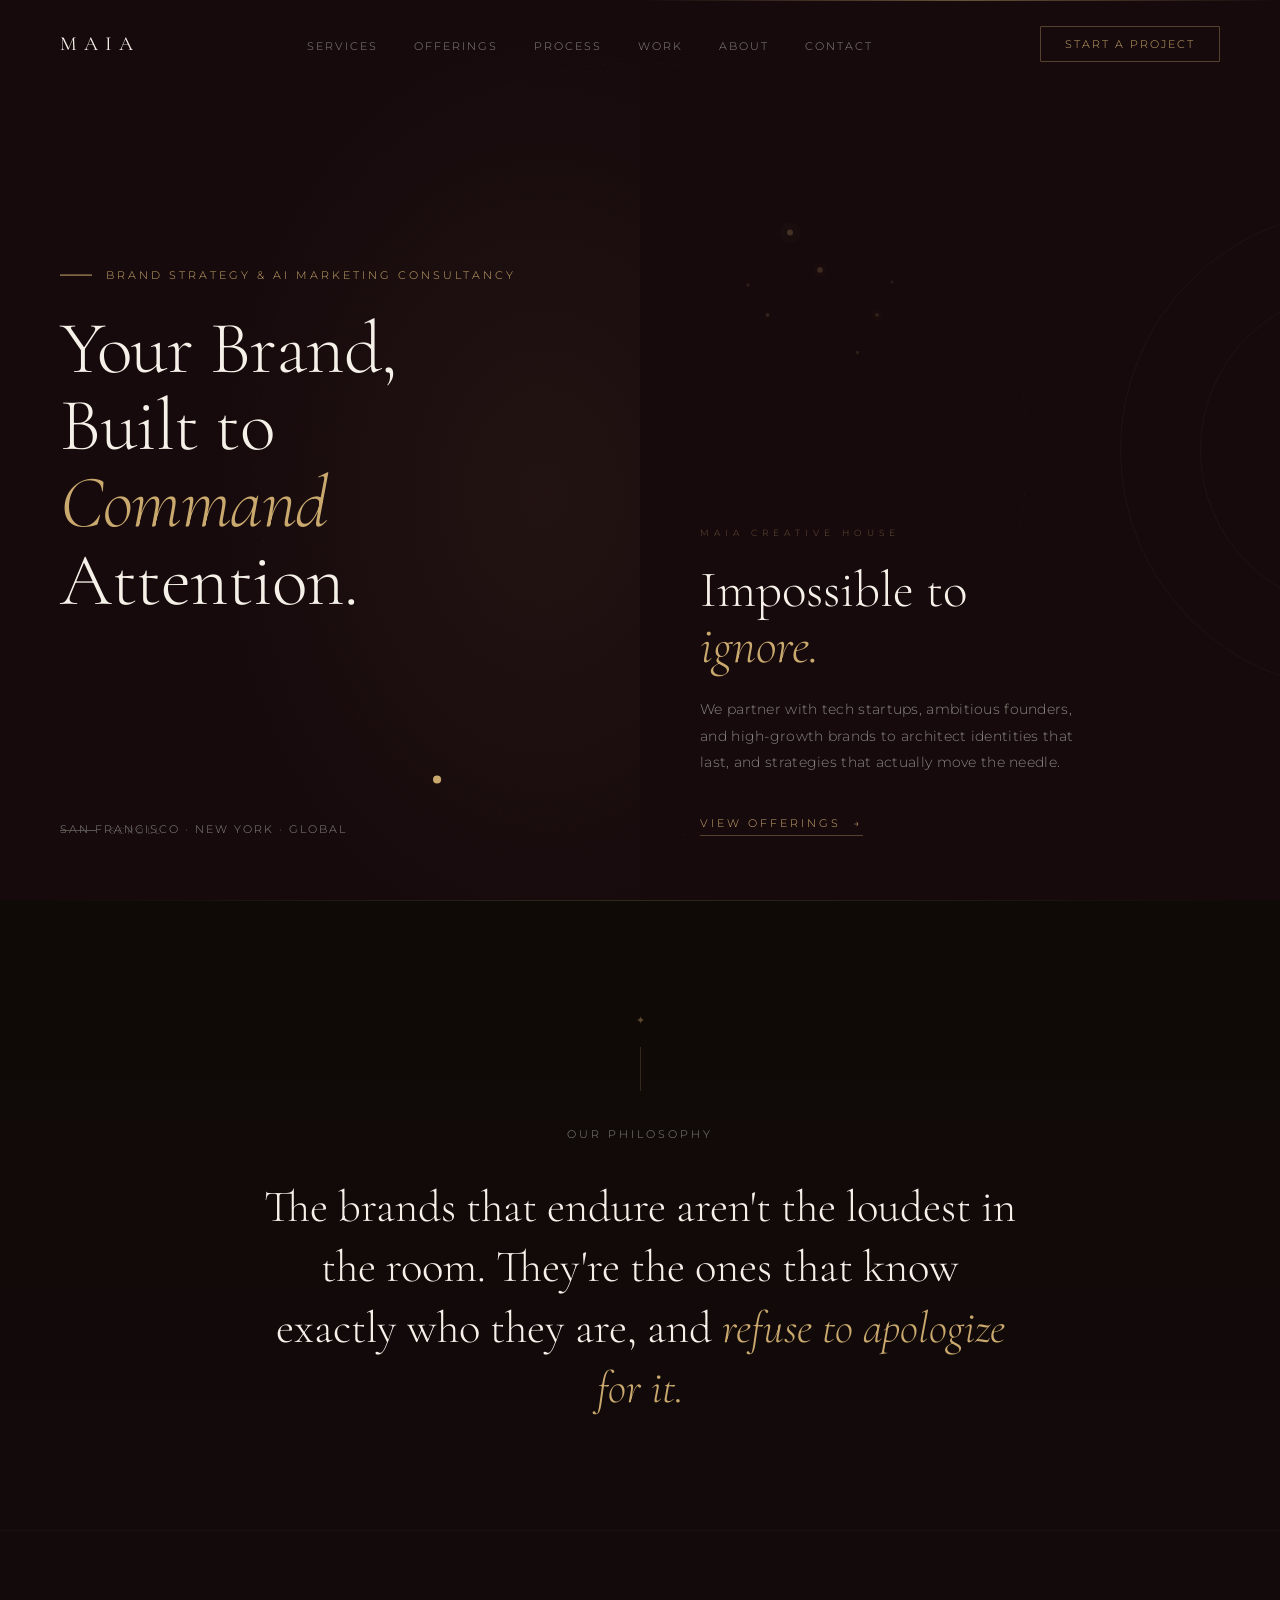
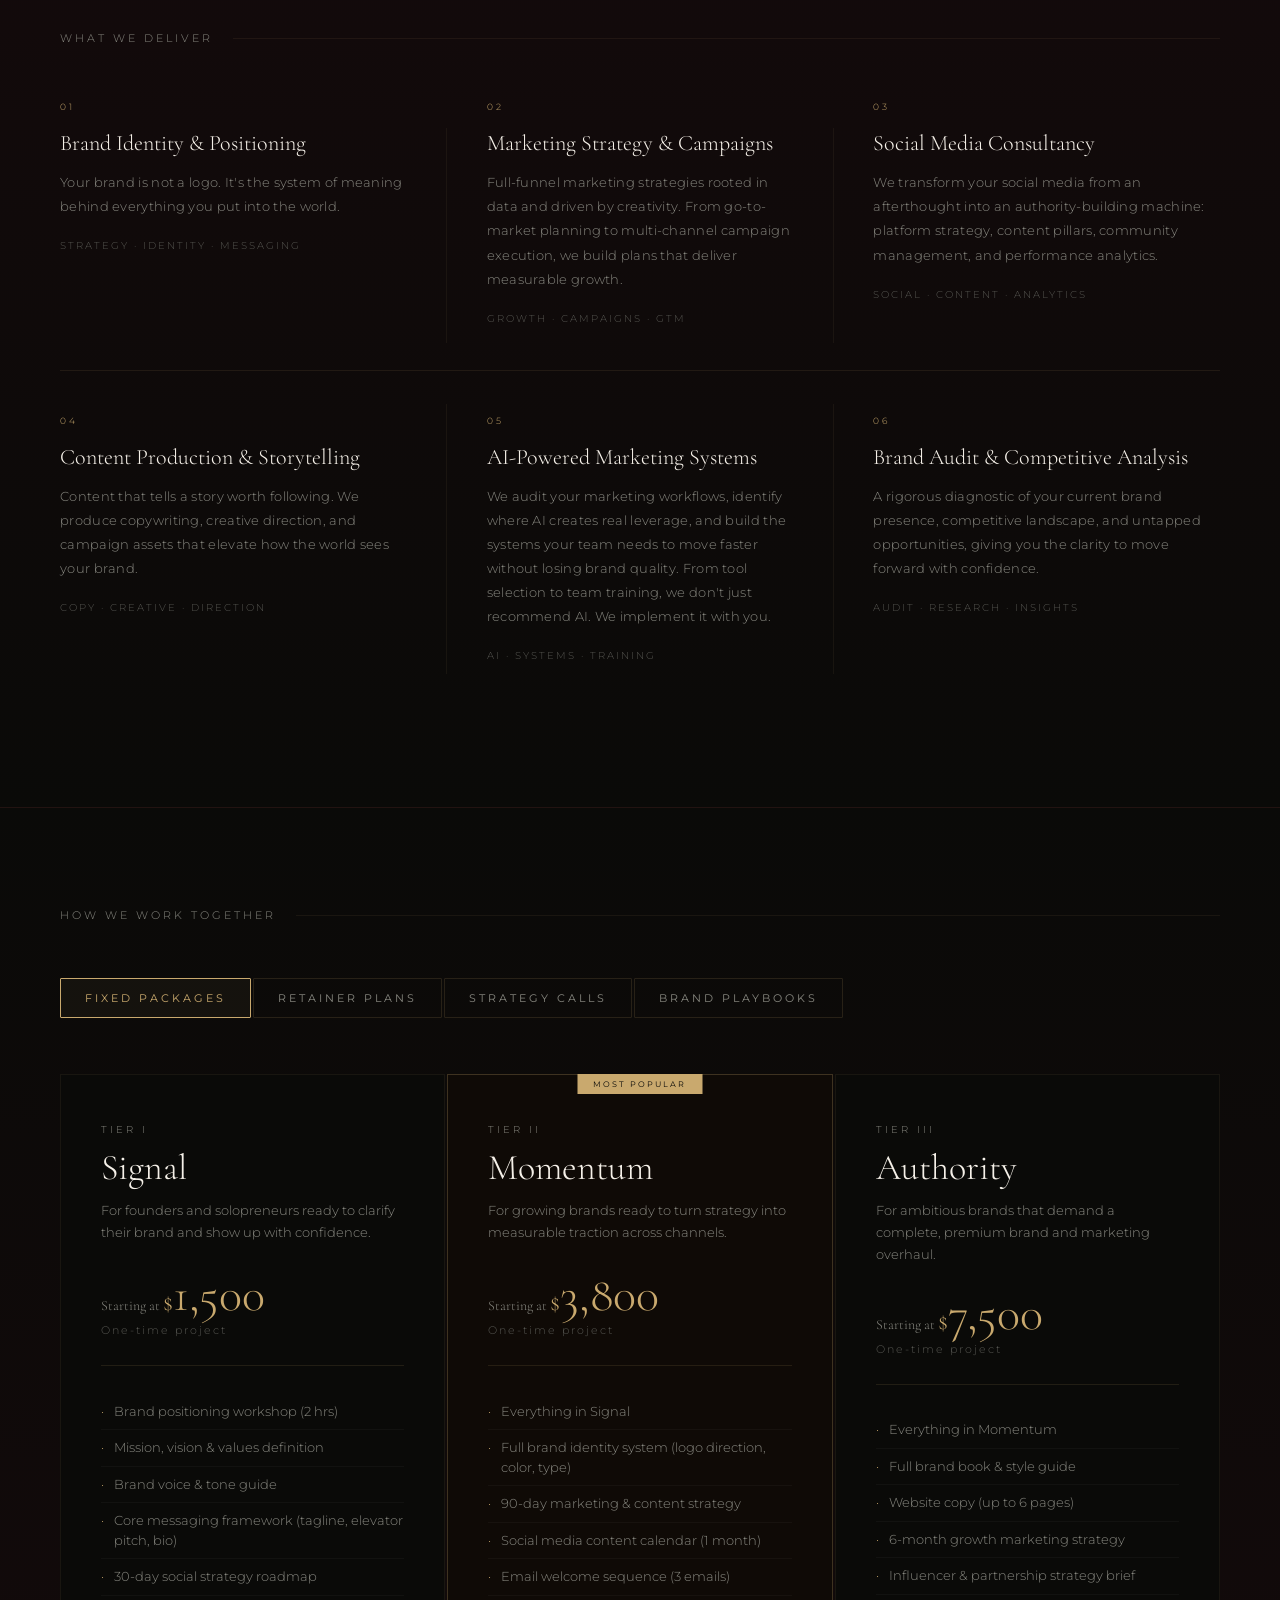
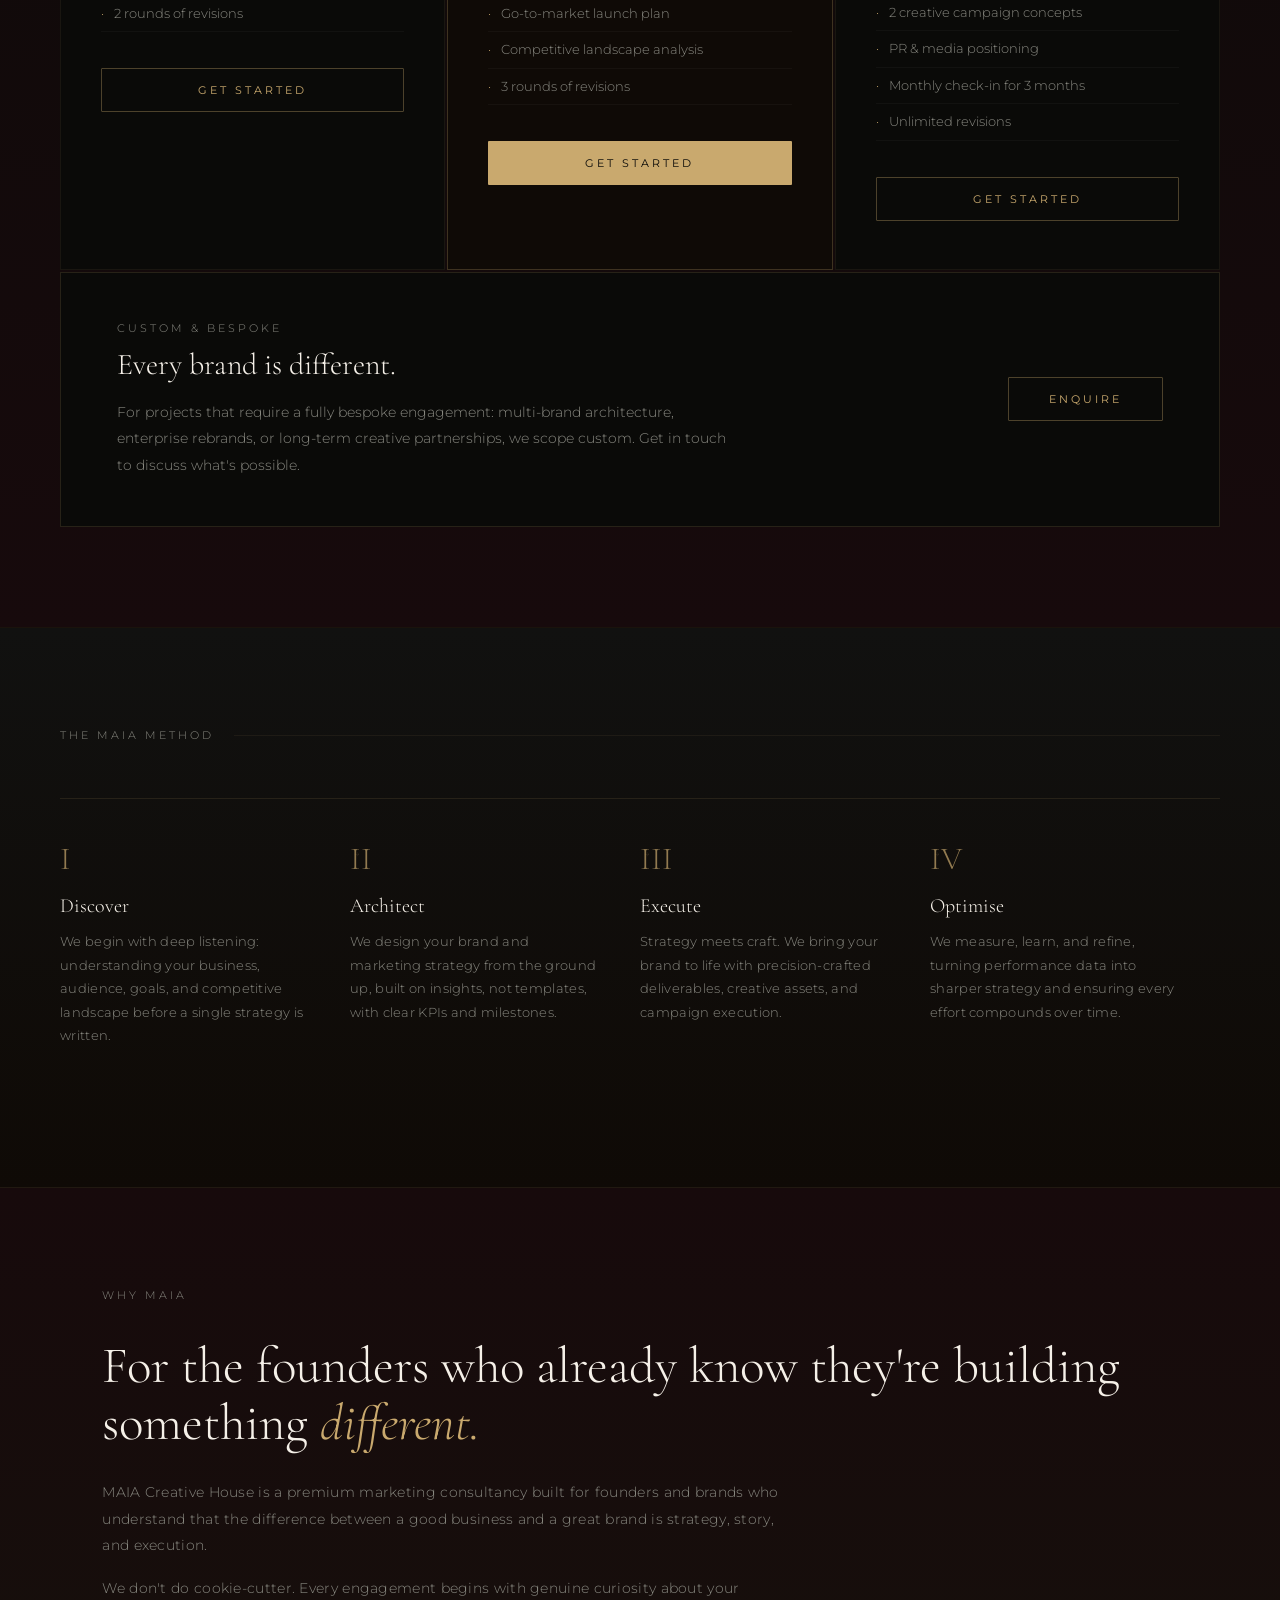
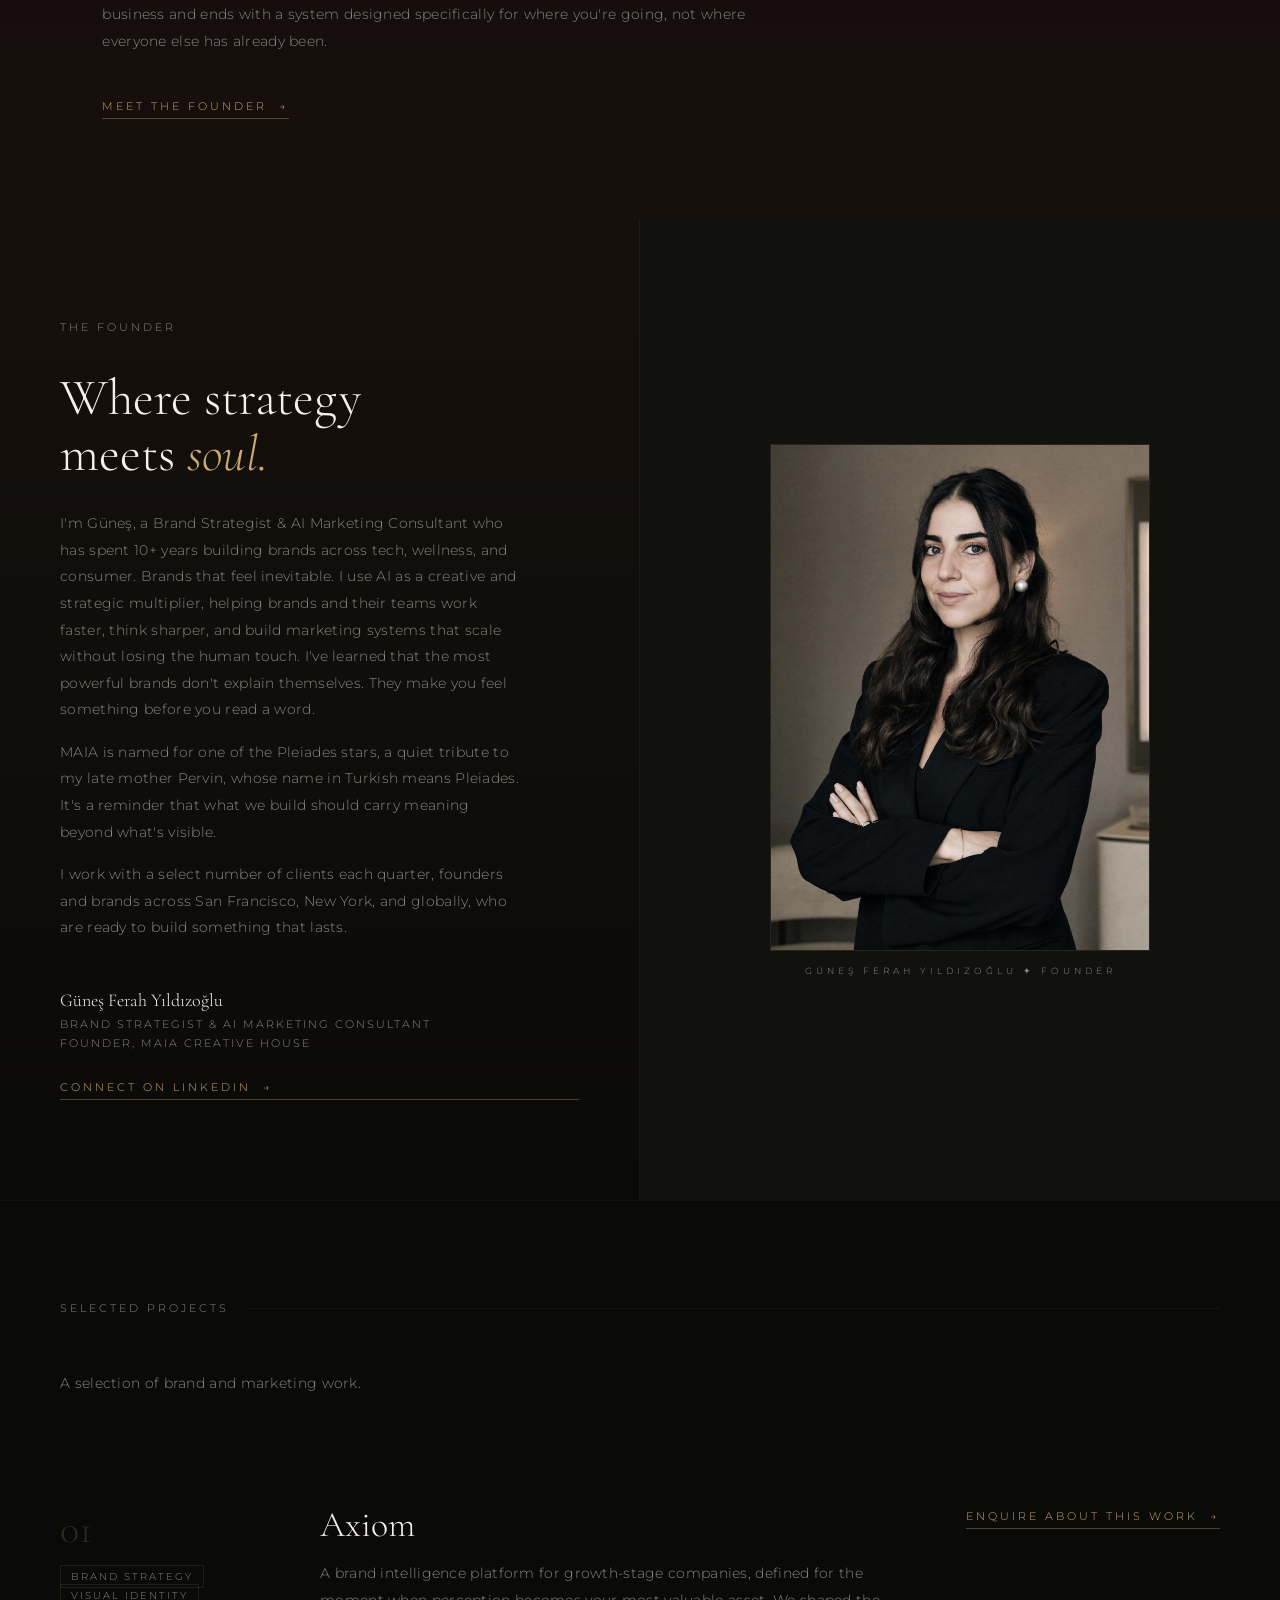
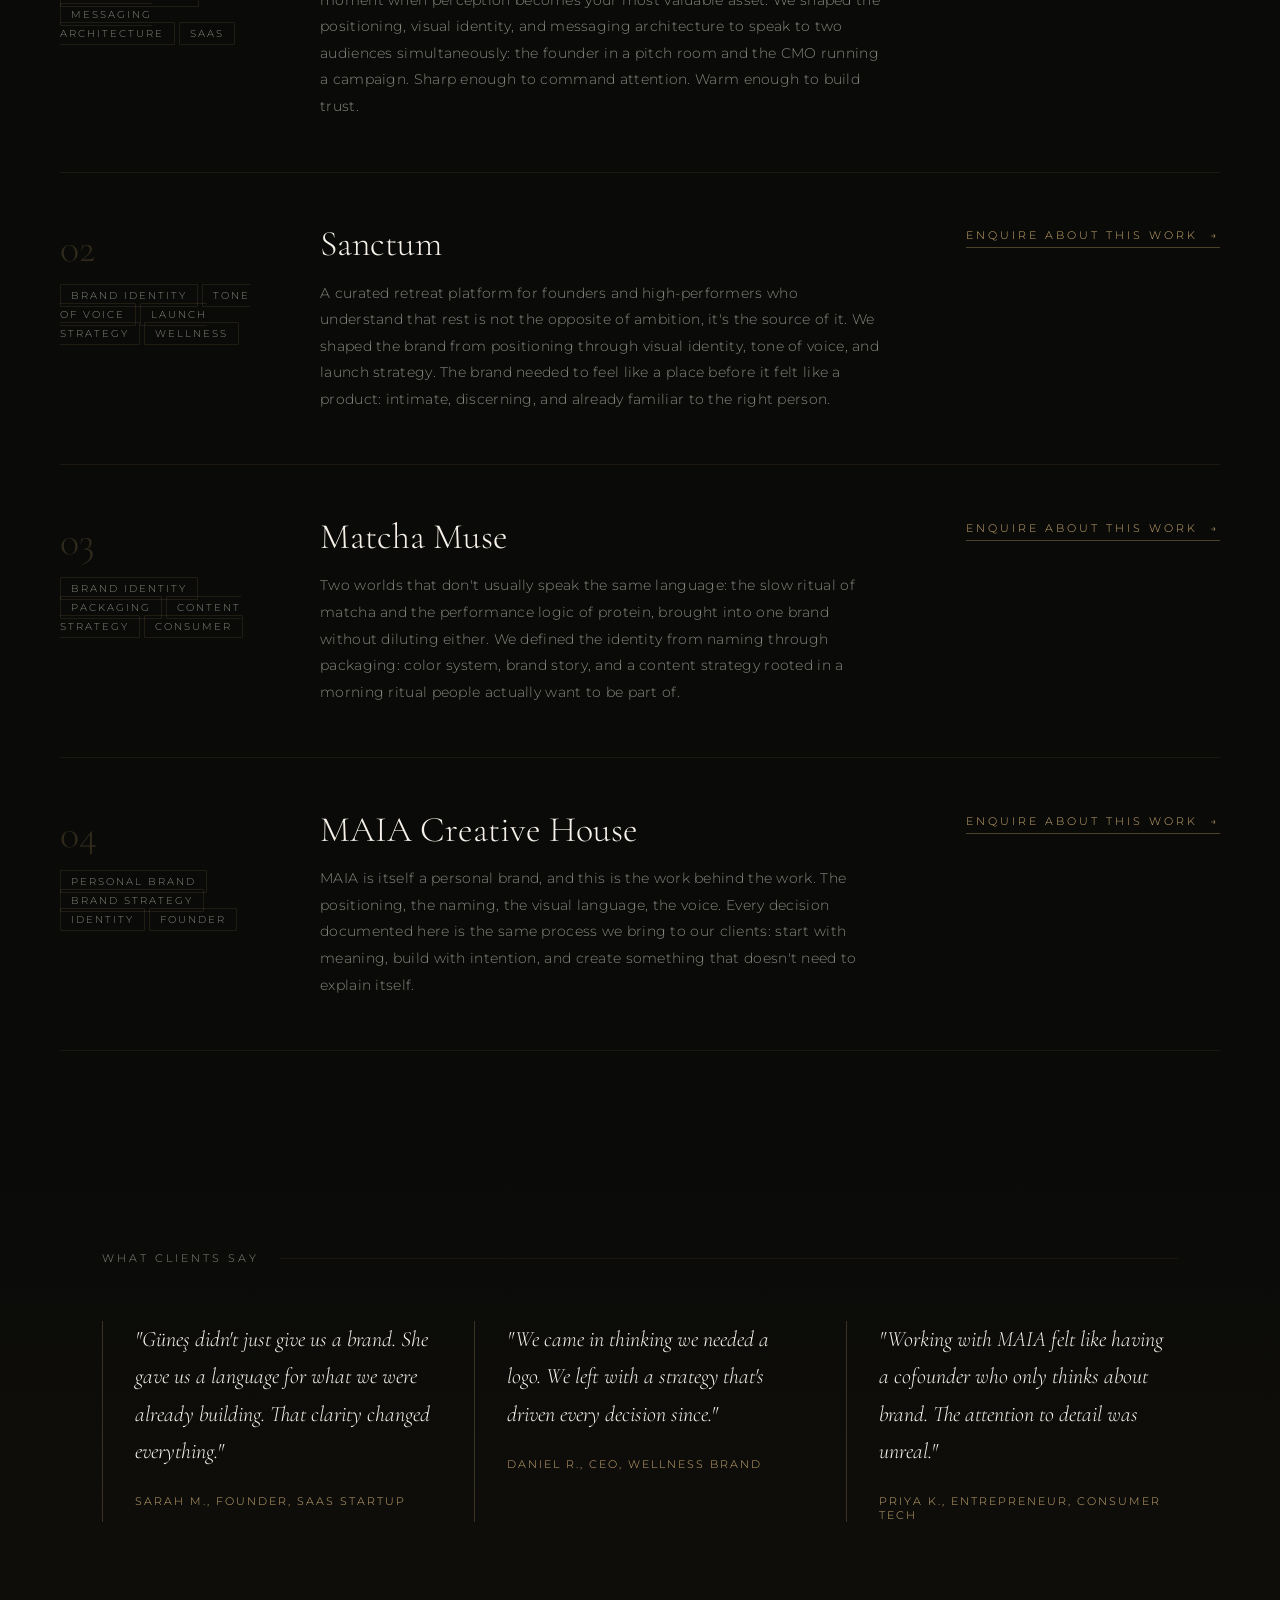
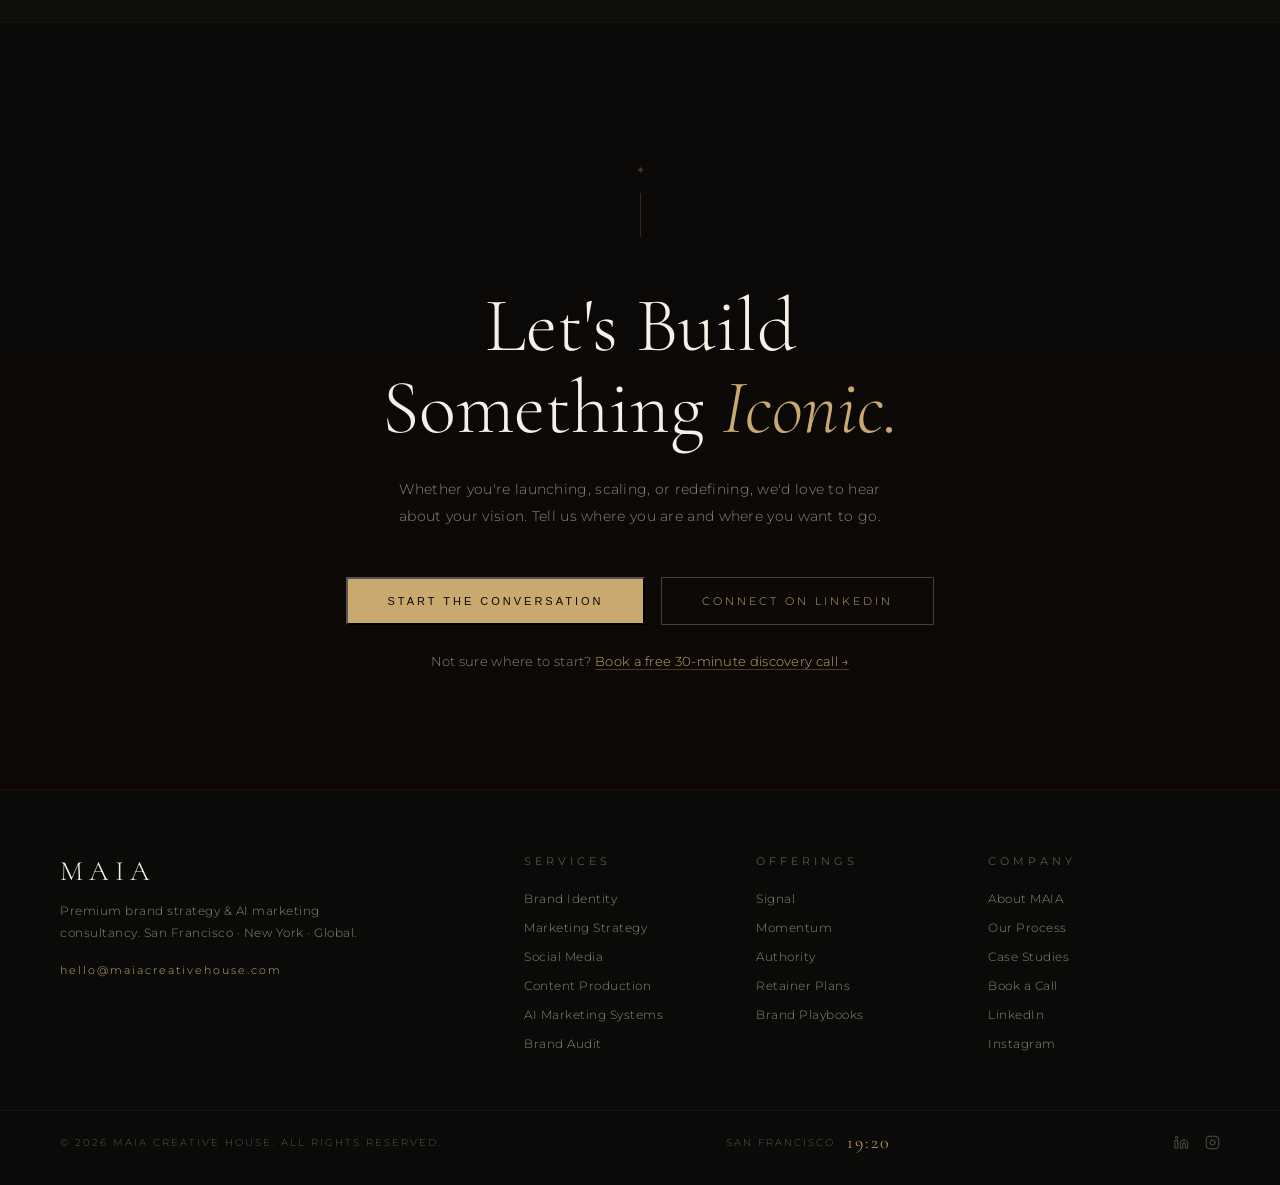
==== index.html @ 9e4650ee "Add files via upload" ====
<!DOCTYPE html>
<html lang="en">
<head>
<meta charset="UTF-8">
<meta name="viewport" content="width=device-width, initial-scale=1.0">
<title>MAIA Creative House | Brand Strategy &amp; AI Marketing Consultancy</title>
<meta name="description" content="MAIA Creative House is a premium brand strategy and AI marketing consultancy. We build brands that are felt, not just seen. Working with brands in San Francisco, New York, and globally.">
<meta property="og:title" content="MAIA Creative House | Brand Strategy &amp; AI Marketing">
<meta property="og:description" content="Premium brand strategy and AI marketing consultancy for founders and high-growth brands. San Francisco · New York · Global.">
<meta property="og:type" content="website">
<meta name="twitter:card" content="summary_large_image">
<meta property="og:url" content="https://maiacreativehouse.com">
<meta property="og:image" content="https://maiacreativehouse.com/og-image.jpg">
<meta name="twitter:title" content="MAIA Creative House | Brand Strategy &amp; AI Marketing">
<meta name="twitter:description" content="Premium brand strategy and AI marketing consultancy for founders and high-growth brands.">
<link rel="canonical" href="https://maiacreativehouse.com">
<link rel="icon" type="image/svg+xml" href="data:image/svg+xml,%3Csvg xmlns='http://www.w3.org/2000/svg' viewBox='0 0 32 32'%3E%3Crect width='32' height='32' rx='4' fill='%23170A0C'/%3E%3Ctext x='50%25' y='54%25' font-size='18' fill='%23c9a96e' text-anchor='middle' dominant-baseline='middle'%3E%E2%9C%A6%3C/text%3E%3C/svg%3E">
<link href="https://fonts.googleapis.com/css2?family=Cormorant+Garamond:ital,wght@0,300;0,400;0,600;1,300;1,400&family=Montserrat:wght@300;400;500&display=swap" rel="stylesheet">
<link rel="stylesheet" href="styles.css">
<script type="application/ld+json">
{
  "@context": "https://schema.org",
  "@type": "ProfessionalService",
  "name": "MAIA Creative House",
  "description": "Premium brand strategy and AI marketing consultancy for founders and high-growth brands. We build brands that are felt, not just seen.",
  "url": "https://maiacreativehouse.com",
  "founder": {
    "@type": "Person",
    "name": "Güneş Ferah Yıldızoğlu"
  },
  "areaServed": ["San Francisco", "New York", "Global"],
  "serviceType": ["Brand Strategy", "AI Marketing", "Digital Growth", "Brand Identity"],
  "sameAs": []
}
</script>
</head>
<body>

<div id="cur"></div>
<div id="cur-ring"></div>

<!-- Pleiades star cluster — faint background decoration -->
<svg id="pleiades-bg" style="position:fixed;top:0;left:0;width:100vw;height:100vh;pointer-events:none;z-index:1;opacity:0.35;" viewBox="0 0 1000 600" preserveAspectRatio="xMidYMid slice" xmlns="http://www.w3.org/2000/svg">
  <!-- The 7 sisters of Pleiades, loosely positioned -->
  <g fill="#c9a96e">
    <!-- Alcyone - brightest -->
    <circle cx="620" cy="180" r="1.8" opacity="0.6"/>
    <circle cx="620" cy="180" r="5" opacity="0.06"/>
    <!-- Atlas -->
    <circle cx="658" cy="210" r="1.2" opacity="0.45"/>
    <circle cx="658" cy="210" r="4" opacity="0.05"/>
    <!-- Electra -->
    <circle cx="585" cy="210" r="1.3" opacity="0.45"/>
    <!-- Maia — MAIA's star, slightly brighter -->
    <circle cx="600" cy="155" r="2" opacity="0.7"/>
    <circle cx="600" cy="155" r="7" opacity="0.07"/>
    <!-- Merope -->
    <circle cx="645" cy="235" r="1.1" opacity="0.4"/>
    <!-- Taygeta -->
    <circle cx="572" cy="190" r="1.1" opacity="0.38"/>
    <!-- Pleione -->
    <circle cx="668" cy="188" r="1.0" opacity="0.35"/>
    <!-- Faint scattered stars around cluster -->
    <circle cx="550" cy="160" r="0.6" opacity="0.2"/>
    <circle cx="690" cy="220" r="0.5" opacity="0.18"/>
    <circle cx="630" cy="260" r="0.5" opacity="0.15"/>
    <circle cx="560" cy="230" r="0.4" opacity="0.12"/>
    <circle cx="700" cy="165" r="0.4" opacity="0.12"/>
    <!-- Very faint distant stars -->
    <circle cx="520" cy="140" r="0.4" opacity="0.08"/>
    <circle cx="710" cy="250" r="0.4" opacity="0.08"/>
    <circle cx="580" cy="270" r="0.3" opacity="0.08"/>
  </g>
</svg>

<!-- FIXED CIRCLE (fades out after 2 sections) -->
<svg id="circle-svg" viewBox="0 0 1000 1000" preserveAspectRatio="xMidYMid meet" xmlns="http://www.w3.org/2000/svg">
  <!-- Ghost dotted outline — always faintly visible -->
  <circle id="c-ghost" cx="500" cy="500" r="430"
    fill="none" stroke="rgba(201,169,110,0.05)"
    stroke-width="1" stroke-dasharray="3 13" stroke-linecap="round"/>
  <!-- Rotation wrapper — JS rotates via SVG transform attribute -->
  <g id="c-rotate" transform="rotate(-90, 500, 500)">
    <circle id="c-solid" cx="500" cy="500" r="430"
      fill="none" stroke="rgba(201,169,110,0.6)" stroke-width="0.8" stroke-linecap="round"/>
  </g>
  <circle id="c-dot"  r="4.5" fill="#c9a96e" opacity="0"/>
  <circle id="c-halo" r="12" fill="none" stroke="rgba(201,169,110,0.25)" stroke-width="0.5" opacity="0"/>
</svg>

<!-- NAV -->
<nav id="nav">
  <a class="logo" href="#">MAIA</a>
  <ul class="nav-links">
    <li><a href="#services">Services</a></li>
    <li><a href="#products">Offerings</a></li>
    <li><a href="#process">Process</a></li>
    <li><a href="#work">Work</a></li>
    <li><a href="#about">About</a></li>
    <li><a href="#contact">Contact</a></li>
  </ul>
  <a class="nav-cta" href="#contact">Start a project</a>
  <button class="hamburger" id="hamburger" onclick="toggleMenu()" aria-label="Menu">
    <span></span><span></span><span></span>
  </button>
</nav>
<div class="mobile-menu" id="mobile-menu">
  <a href="#services" onclick="toggleMenu()">Services</a>
  <a href="#products" onclick="toggleMenu()">Offerings</a>
  <a href="#process" onclick="toggleMenu()">Process</a>
  <a href="#work" onclick="toggleMenu()">Work</a>
  <a href="#about" onclick="toggleMenu()">About</a>
  <a href="#contact" onclick="toggleMenu()">Contact</a>
</div>

<!-- ══════════ S1: HERO ══════════ -->
<section class="s-hero" id="s-hero">
  <div class="hero-left">
    <div class="hero-mid">
      <p class="hero-eyebrow">Brand Strategy &amp; AI Marketing Consultancy</p>
      <h1 class="hero-h1">
        Your Brand,<br>Built to<br><em>Command</em><br>Attention.
      </h1>
    </div>
    <p class="hero-foot">San Francisco · New York · Global</p>
    <div class="hero-scroll"><span class="scroll-ln"></span>Scroll</div>
  </div>

  <div class="hero-right">
    <div class="right-rings">
      <span style="width:480px;height:480px;"></span>
      <span style="width:320px;height:320px;"></span>
      <span style="width:160px;height:160px;"></span>
    </div>
    <div class="right-inner">
      <p class="right-eyebrow">MAIA Creative House</p>
      <h2 class="hero-h2">
        Impossible to<br><em>ignore.</em>
      </h2>
      <p class="hero-body">
        We partner with tech startups, ambitious founders, and high-growth brands to architect identities that last, and strategies that actually move the needle.
      </p>
      <a class="cta-link" href="#products">View offerings &nbsp;→</a>
    </div>
  </div>
</section>

<!-- Thin divider between hero and philosophy -->
<div style="height:1px;background:linear-gradient(90deg,transparent,rgba(201,169,110,0.2),transparent);"></div>

<!-- ══════════ S2: PHILOSOPHY ══════════ -->
<section class="s-philosophy" id="philosophy">
  <div class="philosophy-inner">
    <div style="display:flex;flex-direction:column;align-items:center;">
      <div style="font-size:11px;color:rgba(201,169,110,0.4);margin-bottom:20px;text-align:center;">✦</div>
      <div class="deco-line"></div>
    </div>
    <span class="section-eyebrow reveal">Our philosophy</span>
    <p class="philosophy-h reveal">
      The brands that endure aren't the loudest in the room. They're the ones that know exactly who they are, and <em>refuse to apologize for it.</em>
    </p>
  </div>
</section>

<!-- ══════════ S3: SERVICES ══════════ -->
<section class="s-services" id="services">
  <div class="section-label reveal">What we deliver</div>
  <div class="services-grid">
    <div class="svc-card reveal" style="transition-delay:.04s">
      <span class="svc-num-tag">01</span>
      <div class="svc-name">Brand Identity &amp; Positioning</div>
      <p class="svc-desc">Your brand is not a logo. It's the system of meaning behind everything you put into the world.</p>
      <span class="svc-tag">Strategy · Identity · Messaging</span>
      <div class="svc-sweep"></div>
    </div>
    <div class="svc-card reveal" style="transition-delay:.08s">
      <span class="svc-num-tag">02</span>
      <div class="svc-name">Marketing Strategy &amp; Campaigns</div>
      <p class="svc-desc">Full-funnel marketing strategies rooted in data and driven by creativity. From go-to-market planning to multi-channel campaign execution, we build plans that deliver measurable growth.</p>
      <span class="svc-tag">Growth · Campaigns · GTM</span>
      <div class="svc-sweep"></div>
    </div>
    <div class="svc-card reveal" style="transition-delay:.12s">
      <span class="svc-num-tag">03</span>
      <div class="svc-name">Social Media Consultancy</div>
      <p class="svc-desc">We transform your social media from an afterthought into an authority-building machine: platform strategy, content pillars, community management, and performance analytics.</p>
      <span class="svc-tag">Social · Content · Analytics</span>
      <div class="svc-sweep"></div>
    </div>
    <div class="svc-card reveal" style="transition-delay:.04s">
      <span class="svc-num-tag">04</span>
      <div class="svc-name">Content Production &amp; Storytelling</div>
      <p class="svc-desc">Content that tells a story worth following. We produce copywriting, creative direction, and campaign assets that elevate how the world sees your brand.</p>
      <span class="svc-tag">Copy · Creative · Direction</span>
      <div class="svc-sweep"></div>
    </div>
    <div class="svc-card reveal" style="transition-delay:.08s">
      <span class="svc-num-tag">05</span>
      <div class="svc-name">AI-Powered Marketing Systems</div>
      <p class="svc-desc">We audit your marketing workflows, identify where AI creates real leverage, and build the systems your team needs to move faster without losing brand quality. From tool selection to team training, we don't just recommend AI. We implement it with you.</p>
      <span class="svc-tag">AI · Systems · Training</span>
      <div class="svc-sweep"></div>
    </div>
    <div class="svc-card reveal" style="transition-delay:.12s">
      <span class="svc-num-tag">06</span>
      <div class="svc-name">Brand Audit &amp; Competitive Analysis</div>
      <p class="svc-desc">A rigorous diagnostic of your current brand presence, competitive landscape, and untapped opportunities, giving you the clarity to move forward with confidence.</p>
      <span class="svc-tag">Audit · Research · Insights</span>
      <div class="svc-sweep"></div>
    </div>
  </div>
</section>

<!-- ══════════ S4: PRODUCTS ══════════ -->
<section class="s-products" id="products">
  <div class="section-label reveal">How we work together</div>
  <div class="tabs reveal">
    <button class="tab-btn active" onclick="showTab('packages',this)">Fixed Packages</button>
    <button class="tab-btn" onclick="showTab('retainer',this)">Retainer Plans</button>
    <button class="tab-btn" onclick="showTab('consulting',this)">Strategy Calls</button>
    <button class="tab-btn" onclick="showTab('templates',this)">Brand Playbooks</button>
  </div>

  <!-- PACKAGES -->
  <div class="tab-pane active" id="tab-packages">
    <div class="packages-grid">
      <div class="pkg">
        <div class="pkg-tier">Tier I</div>
        <div class="pkg-name">Signal</div>
        <div class="pkg-tagline">For founders and solopreneurs ready to clarify their brand and show up with confidence.</div>
        <div class="pkg-price"><span style="font-size:14px;color:var(--grey);font-weight:300;">Starting at </span><span>$</span>1,500</div>
        <div class="pkg-cadence">One-time project</div>
        <div class="pkg-divider"></div>
        <ul class="pkg-features">
          <li>Brand positioning workshop (2 hrs)</li>
          <li>Mission, vision &amp; values definition</li>
          <li>Brand voice &amp; tone guide</li>
          <li>Core messaging framework (tagline, elevator pitch, bio)</li>
          <li>30-day social strategy roadmap</li>
          <li>2 rounds of revisions</li>
        </ul>
        <button onclick="openContactModal()" class="btn-pkg">Get Started</button>
      </div>
      <div class="pkg featured">
        <div class="pkg-badge">Most Popular</div>
        <div class="pkg-tier">Tier II</div>
        <div class="pkg-name">Momentum</div>
        <div class="pkg-tagline">For growing brands ready to turn strategy into measurable traction across channels.</div>
        <div class="pkg-price"><span style="font-size:14px;color:var(--grey);font-weight:300;">Starting at </span><span>$</span>3,800</div>
        <div class="pkg-cadence">One-time project</div>
        <div class="pkg-divider"></div>
        <ul class="pkg-features">
          <li>Everything in Signal</li>
          <li>Full brand identity system (logo direction, color, type)</li>
          <li>90-day marketing &amp; content strategy</li>
          <li>Social media content calendar (1 month)</li>
          <li>Email welcome sequence (3 emails)</li>
          <li>Go-to-market launch plan</li>
          <li>Competitive landscape analysis</li>
          <li>3 rounds of revisions</li>
        </ul>
        <button onclick="openContactModal()" class="btn-pkg">Get Started</button>
      </div>
      <div class="pkg">
        <div class="pkg-tier">Tier III</div>
        <div class="pkg-name">Authority</div>
        <div class="pkg-tagline">For ambitious brands that demand a complete, premium brand and marketing overhaul.</div>
        <div class="pkg-price"><span style="font-size:14px;color:var(--grey);font-weight:300;">Starting at </span><span>$</span>7,500</div>
        <div class="pkg-cadence">One-time project</div>
        <div class="pkg-divider"></div>
        <ul class="pkg-features">
          <li>Everything in Momentum</li>
          <li>Full brand book &amp; style guide</li>
          <li>Website copy (up to 6 pages)</li>
          <li>6-month growth marketing strategy</li>
          <li>Influencer &amp; partnership strategy brief</li>
          <li>2 creative campaign concepts</li>
          <li>PR &amp; media positioning</li>
          <li>Monthly check-in for 3 months</li>
          <li>Unlimited revisions</li>
        </ul>
        <button onclick="openContactModal()" class="btn-pkg">Get Started</button>
      </div>
    </div>
  </div>

  <!-- RETAINER -->
  <div class="tab-pane" id="tab-retainer">
    <div class="retainer-grid">
      <div class="retainer-card">
        <div class="r-tier">Retainer · Essential</div>
        <div class="r-name">Presence</div>
        <div class="r-desc">Consistent brand presence and social strategy for founders who need expert support without full agency overhead.</div>
        <div class="r-price"><span style="font-size:12px;color:var(--grey);font-weight:300;">Starting at </span>$1,800<span style="font-size:16px;color:var(--grey)">/mo</span></div>
        <div class="r-cadence">3-month minimum</div>
        <ul class="r-features">
          <li>Monthly brand strategy session (1.5 hrs)</li>
          <li>Social media content calendar</li>
          <li>2× content reviews per month</li>
          <li>Monthly performance report</li>
          <li>Email support (48hr response)</li>
        </ul>
        <button onclick="openContactModal()" class="btn-pkg">Enquire</button>
      </div>
      <div class="retainer-card">
        <div class="r-tier">Retainer · Growth</div>
        <div class="r-name">Momentum</div>
        <div class="r-desc">Full-service strategic partnership for brands actively scaling combining strategy, content, and campaign execution.</div>
        <div class="r-price"><span style="font-size:12px;color:var(--grey);font-weight:300;">Starting at </span>$3,500<span style="font-size:16px;color:var(--grey)">/mo</span></div>
        <div class="r-cadence">3-month minimum</div>
        <ul class="r-features">
          <li>2× strategy sessions per month</li>
          <li>Full content strategy &amp; calendar</li>
          <li>Campaign concept &amp; brief (1/month)</li>
          <li>Influencer shortlisting &amp; outreach</li>
          <li>Bi-weekly performance review</li>
          <li>Priority Slack support</li>
        </ul>
        <button onclick="openContactModal()" class="btn-pkg">Enquire</button>
      </div>
      <div class="retainer-card">
        <div class="r-tier">Retainer · Premium</div>
        <div class="r-name">Authority</div>
        <div class="r-desc">For high-growth companies that need a fractional CMO-level partner embedded in their marketing operations.</div>
        <div class="r-price"><span style="font-size:12px;color:var(--grey);font-weight:300;">Starting at </span>$6,500<span style="font-size:16px;color:var(--grey)">/mo</span></div>
        <div class="r-cadence">6-month minimum</div>
        <ul class="r-features">
          <li>Fractional CMO access (up to 20 hrs/mo)</li>
          <li>Full marketing strategy ownership</li>
          <li>Campaign planning &amp; execution oversight</li>
          <li>Team coaching &amp; training</li>
          <li>Board &amp; investor deck support</li>
          <li>Dedicated Slack channel + same-day response</li>
        </ul>
        <button onclick="openContactModal()" class="btn-pkg">Enquire</button>
      </div>
    </div>
  </div>

  <!-- CONSULTING -->
  <div class="tab-pane" id="tab-consulting">
    <div class="consulting-grid">
      <div class="consult-card">
        <div class="c-tier">Strategy Call · 90 Minutes</div>
        <div class="c-name">Brand Clarity Session</div>
        <p class="c-desc">A focused 90-minute session for founders who need strategic clarity fast. We'll work through your brand positioning, messaging, or marketing challenges and leave with a clear, actionable next step. Includes a written summary and 3 priority recommendations.</p>
        <div class="c-price">$350</div>
        <a href="https://calendly.com/gunes-maiacreativehouse/30min" target="_blank" class="btn-primary">Book a Session</a>
      </div>
      <div class="consult-card">
        <div class="c-tier">Strategy Intensive · Half Day</div>
        <div class="c-name">Deep Dive Workshop</div>
        <p class="c-desc">A 4-hour working session for founders, marketing leads, and leadership teams who need to make serious decisions about brand direction, campaign strategy, or go-to-market. We work through your specific challenges in real time. Includes a comprehensive strategy deck, deliverables summary, and 2-week follow-up check-in.</p>
        <div class="c-price">$1,200</div>
        <a href="https://calendly.com/gunes-maiacreativehouse/30min" target="_blank" class="btn-primary">Book a Session</a>
      </div>
    </div>
  </div>

  <!-- TEMPLATES -->
  <div class="tab-pane" id="tab-templates">
    <p style="font-size:14px;color:var(--grey);max-width:560px;line-height:1.9;margin-bottom:40px;">The same frameworks we use with premium clients, distilled into actionable, self-guided systems. Built for founders who want to move now.</p>
    <div class="templates-grid">
      <div class="tmpl-card">
        <div class="tmpl-icon">✦</div>
        <div class="tmpl-name">Brand Foundation Kit</div>
        <p class="tmpl-desc">An AI-powered generator that transforms your answers into a polished brand foundation: mission, vision, values, voice, messaging, and more. Built-in AI prompts at every step.</p>
        <div class="tmpl-price">$97</div>
        <a href="brand-foundation-kit.html" class="btn-pkg">Try Free Preview</a>
      </div>
      <div class="tmpl-card">
        <div class="tmpl-icon">◈</div>
        <div class="tmpl-name">30-Day Social Kickstart</div>
        <p class="tmpl-desc">A complete content strategy system with content pillars, caption formulas, 30 hook templates, hashtag banks, and daily prompts for 30 days of posts.</p>
        <div class="tmpl-price"><em>Free</em></div>
        <a href="#" onclick="openSocialGateModal(); return false;" class="btn-pkg">Download Now</a>
      </div>
      <div class="tmpl-card">
        <div class="tmpl-icon">◇</div>
        <div class="tmpl-name">Launch Strategy Template</div>
        <p class="tmpl-desc">The complete go-to-market framework for launching a product, service, or brand, built with AI-powered strategy tools, from pre-launch to post-launch growth.</p>
        <div class="tmpl-price"><em>Coming Soon</em></div>
        <a href="#" onclick="openWaitlistModal(); return false;" class="btn-pkg">Join the Waitlist</a>
      </div>
    </div>
  </div>

  <!-- BESPOKE -->
  <div style="margin-top:2px;">
    <div style="background:var(--black);border:0.5px solid rgba(201,169,110,0.15);padding:48px 56px;display:flex;align-items:center;justify-content:space-between;gap:48px;flex-wrap:wrap;transition:border-color .3s;" onmouseenter="this.style.borderColor='rgba(201,169,110,0.3)'" onmouseleave="this.style.borderColor='rgba(201,169,110,0.15)'">
      <div style="flex:1;min-width:280px;">
        <div style="font-size:11px;letter-spacing:3px;text-transform:uppercase;color:var(--grey);margin-bottom:12px;">Custom &amp; Bespoke</div>
        <div style="font-family:'Cormorant Garamond',serif;font-size:clamp(22px,2.5vw,30px);font-weight:300;color:var(--cream);margin-bottom:16px;line-height:1.2;">Every brand is different.</div>
        <p style="font-size:14px;color:var(--grey);line-height:1.9;max-width:620px;">For projects that require a fully bespoke engagement: multi-brand architecture, enterprise rebrands, or long-term creative partnerships, we scope custom. Get in touch to discuss what's possible.</p>
      </div>
      <div style="flex-shrink:0;">
        <button onclick="openContactModal()" class="btn-pkg" style="width:auto;padding:14px 40px;white-space:nowrap;">Enquire</button>
      </div>
    </div>
  </div>
</section>

<!-- ══════════ S5: PROCESS ══════════ -->
<section class="s-process" id="process">
  <div class="section-label reveal">The MAIA Method</div>
  <div class="process-grid">
    <div class="proc-step reveal" style="transition-delay:.04s">
      <div class="proc-num">I</div>
      <div class="proc-name">Discover</div>
      <p class="proc-desc">We begin with deep listening: understanding your business, audience, goals, and competitive landscape before a single strategy is written.</p>
    </div>
    <div class="proc-step reveal" style="transition-delay:.08s">
      <div class="proc-num">II</div>
      <div class="proc-name">Architect</div>
      <p class="proc-desc">We design your brand and marketing strategy from the ground up, built on insights, not templates, with clear KPIs and milestones.</p>
    </div>
    <div class="proc-step reveal" style="transition-delay:.12s">
      <div class="proc-num">III</div>
      <div class="proc-name">Execute</div>
      <p class="proc-desc">Strategy meets craft. We bring your brand to life with precision-crafted deliverables, creative assets, and campaign execution.</p>
    </div>
    <div class="proc-step reveal" style="transition-delay:.16s">
      <div class="proc-num">IV</div>
      <div class="proc-name">Optimise</div>
      <p class="proc-desc">We measure, learn, and refine, turning performance data into sharper strategy and ensuring every effort compounds over time.</p>
    </div>
  </div>
</section>

<!-- ══════════ S6: WHY MAIA ══════════ -->
<section class="s-why" style="display:block;padding:100px 8vw;">
  <span class="section-eyebrow reveal">Why MAIA</span>
  <h2 class="why-h reveal">For the founders who already know they're building something <em>different.</em></h2>
  <p class="why-p reveal" style="max-width:680px;">MAIA Creative House is a premium marketing consultancy built for founders and brands who understand that the difference between a good business and a great brand is strategy, story, and execution.</p>
  <p class="why-p reveal" style="max-width:680px;">We don't do cookie-cutter. Every engagement begins with genuine curiosity about your business and ends with a system designed specifically for where you're going, not where everyone else has already been.</p>
  <a class="cta-link reveal" href="#about">Meet the founder &nbsp;→</a>
</section>

<!-- ══════════ S7: ABOUT GÜNEŞ ══════════ -->
<section class="s-about" id="about">
  <div class="about-left">
    <span class="section-eyebrow reveal-l">The founder</span>
    <h2 class="about-h reveal-l">Where strategy<br>meets <em>soul.</em></h2>
    <p class="about-p reveal-l">I'm Güneş, a Brand Strategist &amp; AI Marketing Consultant who has spent 10+ years building brands across tech, wellness, and consumer. Brands that feel inevitable. I use AI as a creative and strategic multiplier, helping brands and their teams work faster, think sharper, and build marketing systems that scale without losing the human touch. I've learned that the most powerful brands don't explain themselves. They make you feel something before you read a word.</p>
    <p class="about-p reveal-l">MAIA is named for one of the Pleiades stars, a quiet tribute to my late mother Pervin, whose name in Turkish means Pleiades. It's a reminder that what we build should carry meaning beyond what's visible.</p>
    <p class="about-p reveal-l">I work with a select number of clients each quarter, founders and brands across San Francisco, New York, and globally, who are ready to build something that lasts.</p>
    <div class="reveal-l" style="margin-top:8px;">
      <div class="about-name">Güneş Ferah Yıldızoğlu</div>
      <div class="about-role">
        Brand Strategist &amp; AI Marketing Consultant<br>
        Founder, MAIA Creative House
      </div>
    </div>
    <a class="cta-link reveal-l" style="margin-top:28px;" href="https://www.linkedin.com/in/gunesy/" target="_blank">Connect on LinkedIn &nbsp;→</a>
  </div>
  <div class="about-right reveal-r">
    <div class="founder-photo-wrap">
      <img src="[data-uri]" alt="Güneş Ferah Yildizoglu, Founder, MAIA Creative House" class="founder-photo">
      <div class="founder-photo-caption">Güneş Ferah Yıldızoğlu ✦ Founder</div>
    </div>
  </div>
</section>

<!-- ══════════ S9: SELECTED PROJECTS ══════════ -->
<section class="s-work" id="work">
  <div class="section-label reveal">Selected projects</div>
  <p class="work-intro reveal">A selection of brand and marketing work.</p>

  <div class="proj-list">

    <div class="proj reveal">
      <div class="proj-top">
        <div class="proj-meta">
          <span class="proj-num">01</span>
          <div class="proj-tags">
            <span class="work-tag">Brand Strategy</span>
            <span class="work-tag">Visual Identity</span>
            <span class="work-tag">Messaging Architecture</span>
            <span class="work-tag">SaaS</span>
          </div>
        </div>
        <div class="proj-info">
          <div class="proj-name">Axiom</div>
          <div class="proj-desc">A brand intelligence platform for growth-stage companies, defined for the moment when perception becomes your most valuable asset. We shaped the positioning, visual identity, and messaging architecture to speak to two audiences simultaneously: the founder in a pitch room and the CMO running a campaign. Sharp enough to command attention. Warm enough to build trust.</div>
        </div>
        <a class="cta-link proj-cta" href="#contact">Enquire about this work &nbsp;→</a>
      </div>
      <div class="proj-divider"></div>
    </div>

    <div class="proj reveal" style="transition-delay:.06s">
      <div class="proj-top">
        <div class="proj-meta">
          <span class="proj-num">02</span>
          <div class="proj-tags">
            <span class="work-tag">Brand Identity</span>
            <span class="work-tag">Tone of Voice</span>
            <span class="work-tag">Launch Strategy</span>
            <span class="work-tag">Wellness</span>
          </div>
        </div>
        <div class="proj-info">
          <div class="proj-name">Sanctum</div>
          <div class="proj-desc">A curated retreat platform for founders and high-performers who understand that rest is not the opposite of ambition, it's the source of it. We shaped the brand from positioning through visual identity, tone of voice, and launch strategy. The brand needed to feel like a place before it felt like a product: intimate, discerning, and already familiar to the right person.</div>
        </div>
        <a class="cta-link proj-cta" href="#contact">Enquire about this work &nbsp;→</a>
      </div>
      <div class="proj-divider"></div>
    </div>

    <div class="proj reveal" style="transition-delay:.12s">
      <div class="proj-top">
        <div class="proj-meta">
          <span class="proj-num">03</span>
          <div class="proj-tags">
            <span class="work-tag">Brand Identity</span>
            <span class="work-tag">Packaging</span>
            <span class="work-tag">Content Strategy</span>
            <span class="work-tag">Consumer</span>
          </div>
        </div>
        <div class="proj-info">
          <div class="proj-name">Matcha Muse</div>
          <div class="proj-desc">Two worlds that don't usually speak the same language: the slow ritual of matcha and the performance logic of protein, brought into one brand without diluting either. We defined the identity from naming through packaging: color system, brand story, and a content strategy rooted in a morning ritual people actually want to be part of.</div>
        </div>
        <a class="cta-link proj-cta" href="#contact">Enquire about this work &nbsp;→</a>
      </div>
      <div class="proj-divider"></div>
    </div>

    <div class="proj reveal" style="transition-delay:.18s">
      <div class="proj-top">
        <div class="proj-meta">
          <span class="proj-num">04</span>
          <div class="proj-tags">
            <span class="work-tag">Personal Brand</span>
            <span class="work-tag">Brand Strategy</span>
            <span class="work-tag">Identity</span>
            <span class="work-tag">Founder</span>
          </div>
        </div>
        <div class="proj-info">
          <div class="proj-name">MAIA Creative House</div>
          <div class="proj-desc">MAIA is itself a personal brand, and this is the work behind the work. The positioning, the naming, the visual language, the voice. Every decision documented here is the same process we bring to our clients: start with meaning, build with intention, and create something that doesn't need to explain itself.</div>
        </div>
        <a class="cta-link proj-cta" href="#contact">Enquire about this work &nbsp;→</a>
      </div>
      <div class="proj-divider"></div>
    </div>

  </div>
</section>

<!-- ══════════ TESTIMONIALS ══════════ -->
<section class="s-testimonials" id="testimonials" style="padding:100px 8vw;background:linear-gradient(to bottom, var(--black) 0%, #0f0e0b 100%);position:relative;z-index:1;">
  <div class="section-label reveal">What clients say</div>
  <div style="display:grid;grid-template-columns:repeat(auto-fit,minmax(300px,1fr));gap:40px;margin-top:48px;">
    <div class="reveal" style="border-left:1px solid rgba(201,169,110,0.25);padding-left:32px;">
      <p style="font-family:'Cormorant Garamond',serif;font-size:clamp(18px,1.8vw,22px);font-style:italic;color:var(--cream);line-height:1.7;margin-bottom:24px;">"Güneş didn't just give us a brand. She gave us a language for what we were already building. That clarity changed everything."</p>
      <div style="font-size:11px;letter-spacing:2px;text-transform:uppercase;color:var(--gold);">Sarah M., Founder, SaaS Startup</div>
    </div>
    <div class="reveal" style="border-left:1px solid rgba(201,169,110,0.25);padding-left:32px;transition-delay:.08s;">
      <p style="font-family:'Cormorant Garamond',serif;font-size:clamp(18px,1.8vw,22px);font-style:italic;color:var(--cream);line-height:1.7;margin-bottom:24px;">"We came in thinking we needed a logo. We left with a strategy that's driven every decision since."</p>
      <div style="font-size:11px;letter-spacing:2px;text-transform:uppercase;color:var(--gold);">Daniel R., CEO, Wellness Brand</div>
    </div>
    <div class="reveal" style="border-left:1px solid rgba(201,169,110,0.25);padding-left:32px;transition-delay:.16s;">
      <p style="font-family:'Cormorant Garamond',serif;font-size:clamp(18px,1.8vw,22px);font-style:italic;color:var(--cream);line-height:1.7;margin-bottom:24px;">"Working with MAIA felt like having a cofounder who only thinks about brand. The attention to detail was unreal."</p>
      <div style="font-size:11px;letter-spacing:2px;text-transform:uppercase;color:var(--gold);">Priya K., Entrepreneur, Consumer Tech</div>
    </div>
  </div>
</section>

<!-- ══════════ S10: CTA ══════════ -->
<section class="s-contact" id="contact">
  <div style="display:flex;flex-direction:column;align-items:center;">
    <div style="font-size:11px;color:rgba(201,169,110,0.3);margin-bottom:16px;text-align:center;">✦</div>
    <div class="deco-line" style="margin-bottom:48px;"></div>
  </div>
  <h2 class="contact-h reveal">Let's Build<br>Something <em>Iconic.</em></h2>
  <p class="contact-p reveal">Whether you're launching, scaling, or redefining, we'd love to hear about your vision. Tell us where you are and where you want to go.</p>
  <div class="contact-btns reveal">
    <button class="btn-primary" onclick="openContactModal()">Start the Conversation</button>
    <a class="btn-ghost" href="https://www.linkedin.com/company/maia-creative-house" target="_blank">Connect on LinkedIn</a>
  </div>
  <p class="discovery-note reveal">Not sure where to start?
    <a href="https://calendly.com/gunes-maiacreativehouse/30min" target="_blank" class="discovery-link">Book a free 30-minute discovery call →</a>
  </p>
</section>

<!-- ══════════ CONTACT MODAL ══════════ -->
<div id="contact-modal" class="modal-overlay" onclick="handleModalClick(event)">
  <div class="modal-box">
    <button class="modal-close" onclick="closeContactModal()" aria-label="Close">
      <svg width="14" height="14" viewBox="0 0 14 14" fill="none" stroke="currentColor" stroke-width="1.2"><line x1="1" y1="1" x2="13" y2="13"/><line x1="13" y1="1" x2="1" y2="13"/></svg>
    </button>
    <div class="modal-eyebrow">Get in touch</div>
    <h3 class="modal-title">Tell us about<br>your <em>vision.</em></h3>
    <form class="contact-form" id="contact-form" action="https://formspree.io/f/maqlodng" method="POST" onsubmit="submitForm(event)">
      <div class="form-row">
        <div class="form-group">
          <label>Name</label>
          <input type="text" name="name" placeholder="Your name" required>
        </div>
        <div class="form-group">
          <label>Email</label>
          <input type="email" name="email" placeholder="your@email.com" required>
        </div>
      </div>
      <div class="form-group">
        <label>Company / Brand</label>
        <input type="text" name="company" placeholder="Optional">
      </div>
      <div class="form-group">
        <label>What are you working on?</label>
        <textarea name="message" rows="4" placeholder="Tell us about your brand and what you're looking to build..." required></textarea>
      </div>
      <div class="form-group">
        <label>Package interest</label>
        <select name="budget">
          <option value="">Select a range</option>
          <option>Signal</option>
          <option>Momentum</option>
          <option>Authority</option>
          <option>Retainer</option>
          <option>Not sure yet</option>
        </select>
      </div>
      <button type="submit" class="btn-primary form-submit">Send →</button>
      <p id="form-msg" style="display:none;margin-top:16px;font-size:11px;color:var(--gold);letter-spacing:2px;"></p>
    </form>
  </div>
</div>

<!-- ══════════ WAITLIST MODAL ══════════ -->
<div id="waitlist-modal" class="modal-overlay" onclick="handleWaitlistClick(event)">
  <div class="modal-box" style="max-width:440px;text-align:center;">
    <button class="modal-close" onclick="closeWaitlistModal()" aria-label="Close">
      <svg width="14" height="14" viewBox="0 0 14 14" fill="none" stroke="currentColor" stroke-width="1.2"><line x1="1" y1="1" x2="13" y2="13"/><line x1="13" y1="1" x2="1" y2="13"/></svg>
    </button>
    <div class="modal-eyebrow">Coming Soon</div>
    <h3 class="modal-title" style="margin-bottom:12px;">Launch Strategy<br><em>Template</em></h3>
    <p style="font-size:13px;color:var(--grey);line-height:1.8;margin-bottom:28px;">Be the first to know when this drops. The complete go-to-market framework, built with AI-powered strategy tools.</p>
    <form id="waitlist-form" action="https://formspree.io/f/maqlodng" method="POST" style="display:flex;flex-direction:column;gap:10px;">
      <input type="hidden" name="_subject" value="Waitlist: Launch Strategy Template">
      <input type="hidden" name="source" value="launch-strategy-waitlist">
      <input type="email" name="email" placeholder="Your email address" required style="width:100%;padding:14px 18px;background:transparent;border:0.5px solid rgba(201,169,110,0.25);color:var(--cream);font-family:'Montserrat',sans-serif;font-size:13px;font-weight:300;outline:none;">
      <button type="submit" class="btn-primary form-submit" style="width:100%;margin-top:4px;">Join the Waitlist →</button>
    </form>
    <p id="waitlist-msg" style="display:none;margin-top:16px;font-size:11px;color:var(--gold);letter-spacing:2px;"></p>
  </div>
</div>

<!-- ══════════ EMAIL GATE: 30-Day Social Kickstart ══════════ -->
<div id="social-gate-modal" class="modal-overlay" onclick="handleSocialGateClick(event)">
  <div class="modal-box" style="max-width:440px;text-align:center;">
    <button class="modal-close" onclick="closeSocialGateModal()" aria-label="Close">
      <svg width="14" height="14" viewBox="0 0 14 14" fill="none" stroke="currentColor" stroke-width="1.2"><line x1="1" y1="1" x2="13" y2="13"/><line x1="13" y1="1" x2="1" y2="13"/></svg>
    </button>
    <div class="modal-eyebrow">Free Download</div>
    <h3 class="modal-title" style="margin-bottom:12px;">30-Day Social<br><em>Kickstart</em></h3>
    <p style="font-size:13px;color:var(--grey);line-height:1.8;margin-bottom:28px;">Content pillars, caption formulas, 30 hook templates, hashtag banks, and daily prompts. All yours, instantly.</p>
    <form id="social-gate-form" action="https://formspree.io/f/maqlodng" method="POST" style="display:flex;flex-direction:column;gap:10px;">
      <input type="hidden" name="_subject" value="Download: 30-Day Social Kickstart">
      <input type="hidden" name="source" value="social-kickstart-download">
      <input type="text" name="name" placeholder="Your first name" required style="width:100%;padding:14px 18px;background:transparent;border:0.5px solid rgba(201,169,110,0.25);color:var(--cream);font-family:'Montserrat',sans-serif;font-size:13px;font-weight:300;outline:none;">
      <input type="email" name="email" placeholder="Your email address" required style="width:100%;padding:14px 18px;background:transparent;border:0.5px solid rgba(201,169,110,0.25);color:var(--cream);font-family:'Montserrat',sans-serif;font-size:13px;font-weight:300;outline:none;">
      <button type="submit" class="btn-primary form-submit" style="width:100%;margin-top:4px;">Get Your Free Playbook →</button>
    </form>
    <p id="social-gate-msg" style="display:none;margin-top:16px;font-size:11px;color:var(--gold);letter-spacing:2px;"></p>
  </div>
</div>

<!-- ══════════ FOOTER ══════════ -->
<footer>
  <div class="footer-top">
    <div class="f-brand">
      <a class="f-logo-big" href="#">MAIA</a>
      <p class="f-tagline">Premium brand strategy &amp; AI marketing consultancy. San Francisco · New York · Global.</p>
      <a class="f-email" href="mailto:hello@maiacreativehouse.com">hello@maiacreativehouse.com</a>
    </div>
    <div class="f-col">
      <h5>Services</h5>
      <ul>
        <li><a href="#services">Brand Identity</a></li>
        <li><a href="#services">Marketing Strategy</a></li>
        <li><a href="#services">Social Media</a></li>
        <li><a href="#services">Content Production</a></li>
        <li><a href="#services">AI Marketing Systems</a></li>
        <li><a href="#services">Brand Audit</a></li>
      </ul>
    </div>
    <div class="f-col">
      <h5>Offerings</h5>
      <ul>
        <li><a href="#products">Signal</a></li>
        <li><a href="#products">Momentum</a></li>
        <li><a href="#products">Authority</a></li>
        <li><a href="#products">Retainer Plans</a></li>
        <li><a href="#products">Brand Playbooks</a></li>
      </ul>
    </div>
    <div class="f-col">
      <h5>Company</h5>
      <ul>
        <li><a href="#about">About MAIA</a></li>
        <li><a href="#process">Our Process</a></li>
        <li><a href="#work">Case Studies</a></li>
        <li><a href="#contact">Book a Call</a></li>
        <li><a href="https://www.linkedin.com/in/gunesy/" target="_blank">LinkedIn</a></li>
        <li><a href="https://www.instagram.com/maiacreativehouse/" target="_blank">Instagram</a></li>
      </ul>
    </div>
  </div>
  <div class="footer-bottom">
    <span class="f-copy">© 2026 MAIA Creative House. All Rights Reserved.</span>
    <div class="f-clock-wrap">
      <span class="f-clock-label">San Francisco</span>
      <span class="f-clock" id="clock">--:--</span>
    </div>
    <div class="f-social-icons">
      <a href="https://www.linkedin.com/company/maia-creative-house" target="_blank" class="f-social-icon" aria-label="LinkedIn">
        <svg width="15" height="15" viewBox="0 0 24 24" fill="none" stroke="currentColor" stroke-width="1.5" stroke-linecap="round" stroke-linejoin="round"><path d="M16 8a6 6 0 0 1 6 6v7h-4v-7a2 2 0 0 0-2-2 2 2 0 0 0-2 2v7h-4v-7a6 6 0 0 1 6-6z"/><rect x="2" y="9" width="4" height="12"/><circle cx="4" cy="4" r="2"/></svg>
      </a>
      <a href="https://www.instagram.com/maiacreativehouse/" target="_blank" class="f-social-icon" aria-label="Instagram">
        <svg width="15" height="15" viewBox="0 0 24 24" fill="none" stroke="currentColor" stroke-width="1.5" stroke-linecap="round" stroke-linejoin="round"><rect x="2" y="2" width="20" height="20" rx="5" ry="5"/><path d="M16 11.37A4 4 0 1 1 12.63 8 4 4 0 0 1 16 11.37z"/><line x1="17.5" y1="6.5" x2="17.51" y2="6.5"/></svg>
      </a>
    </div>
  </div>
</footer>

<script src="main.js"></script>
</body>
</html>
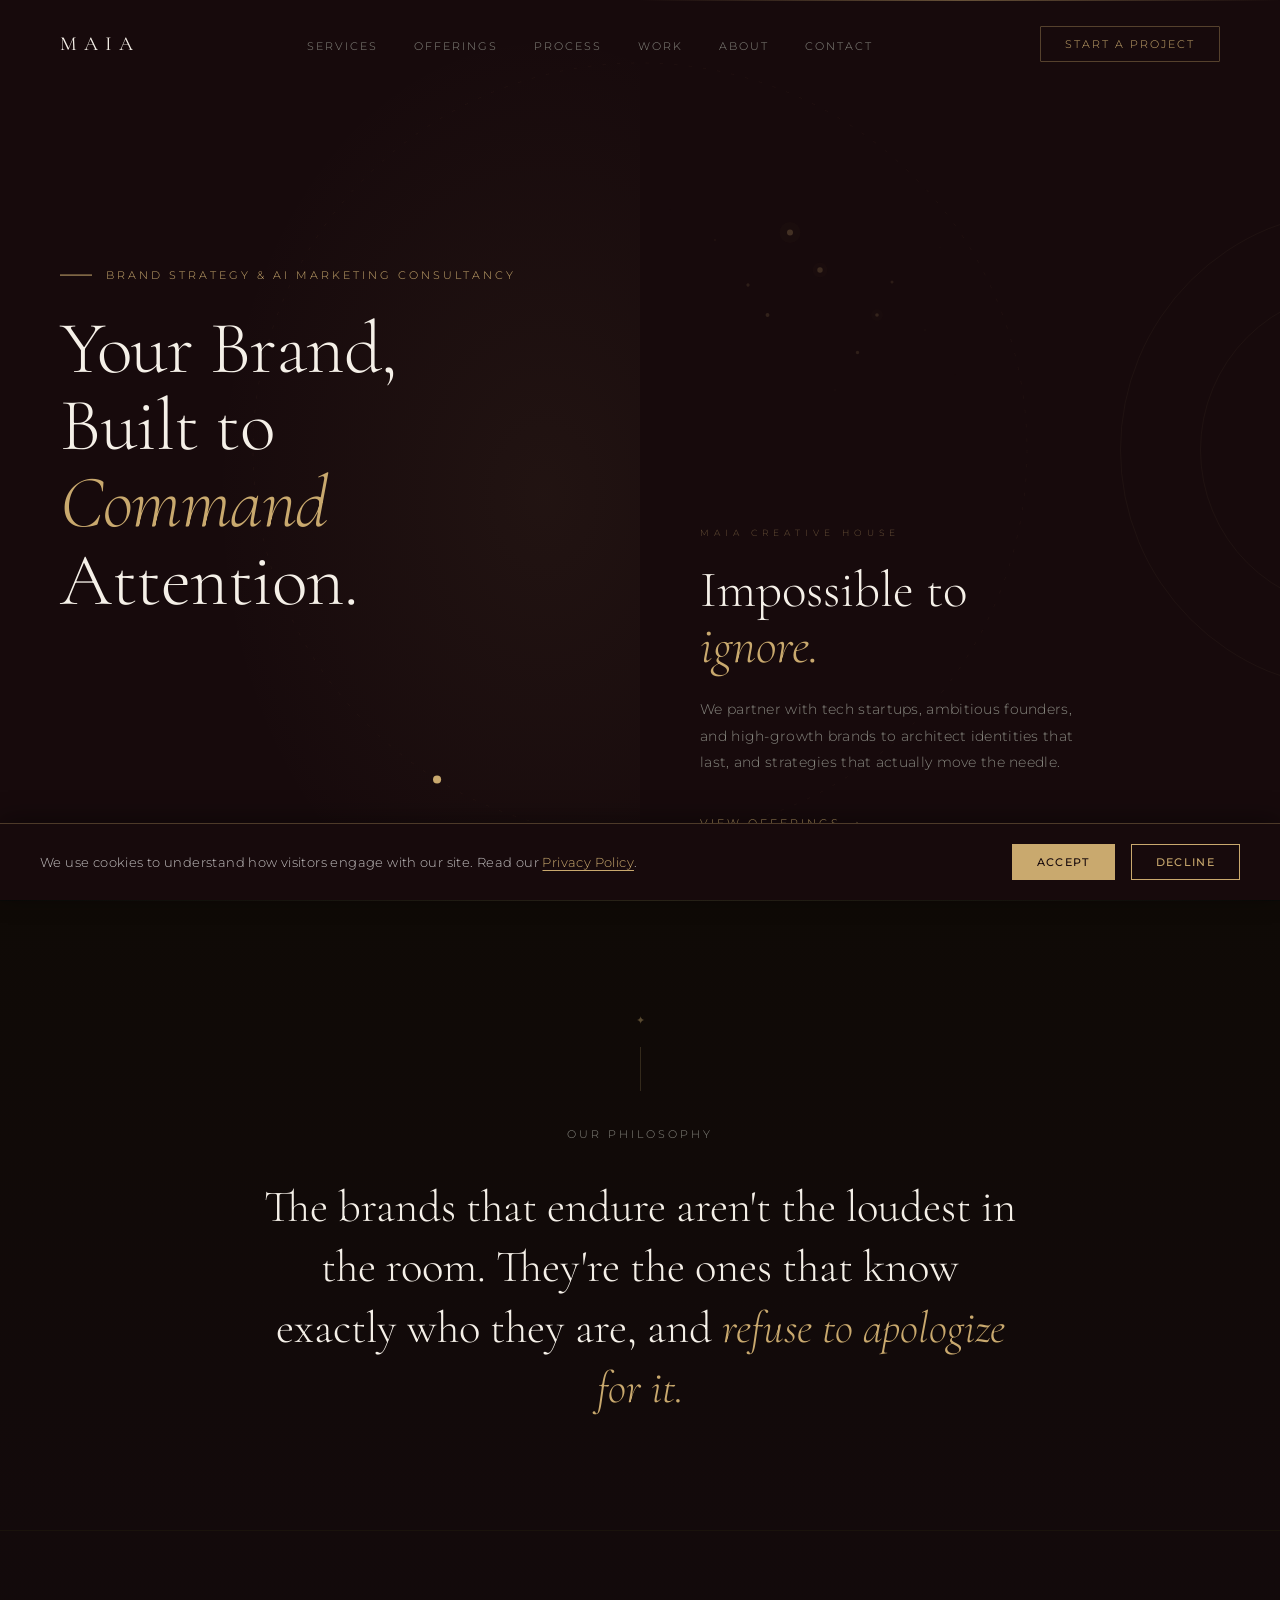
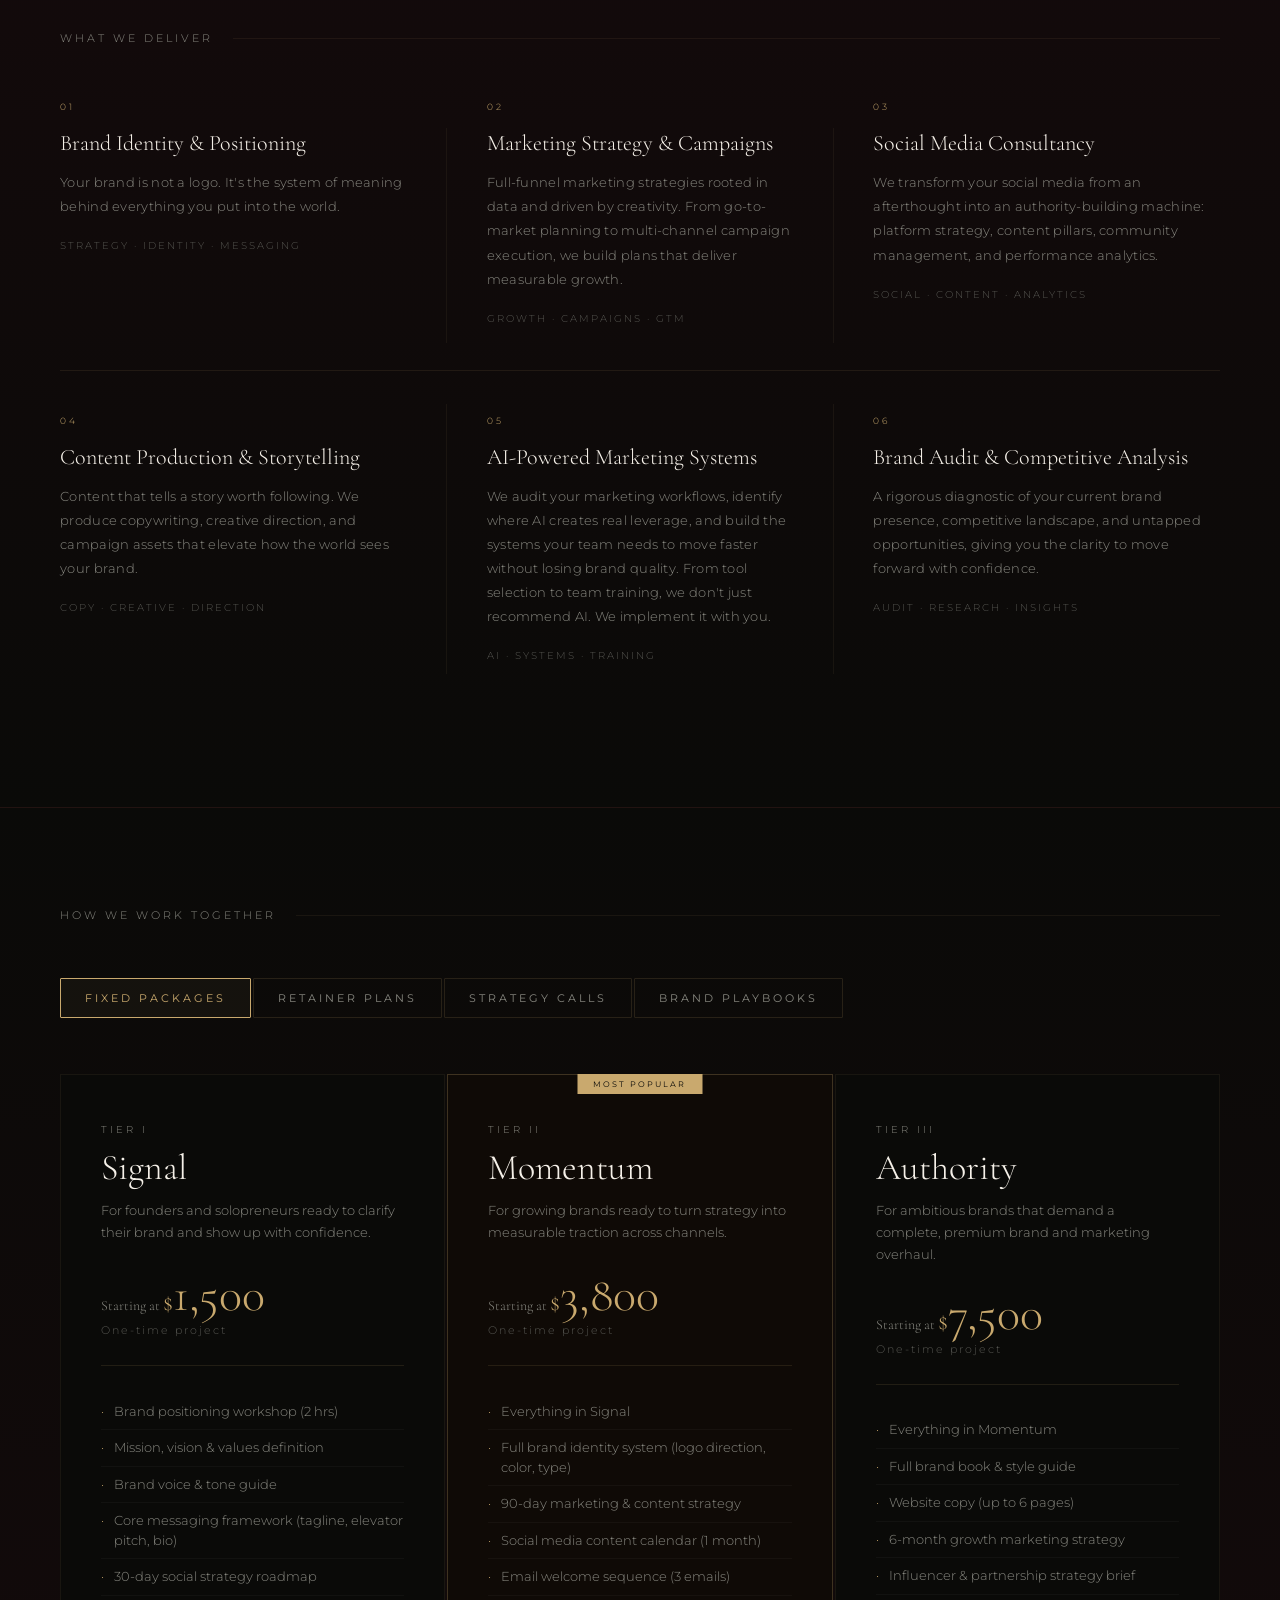
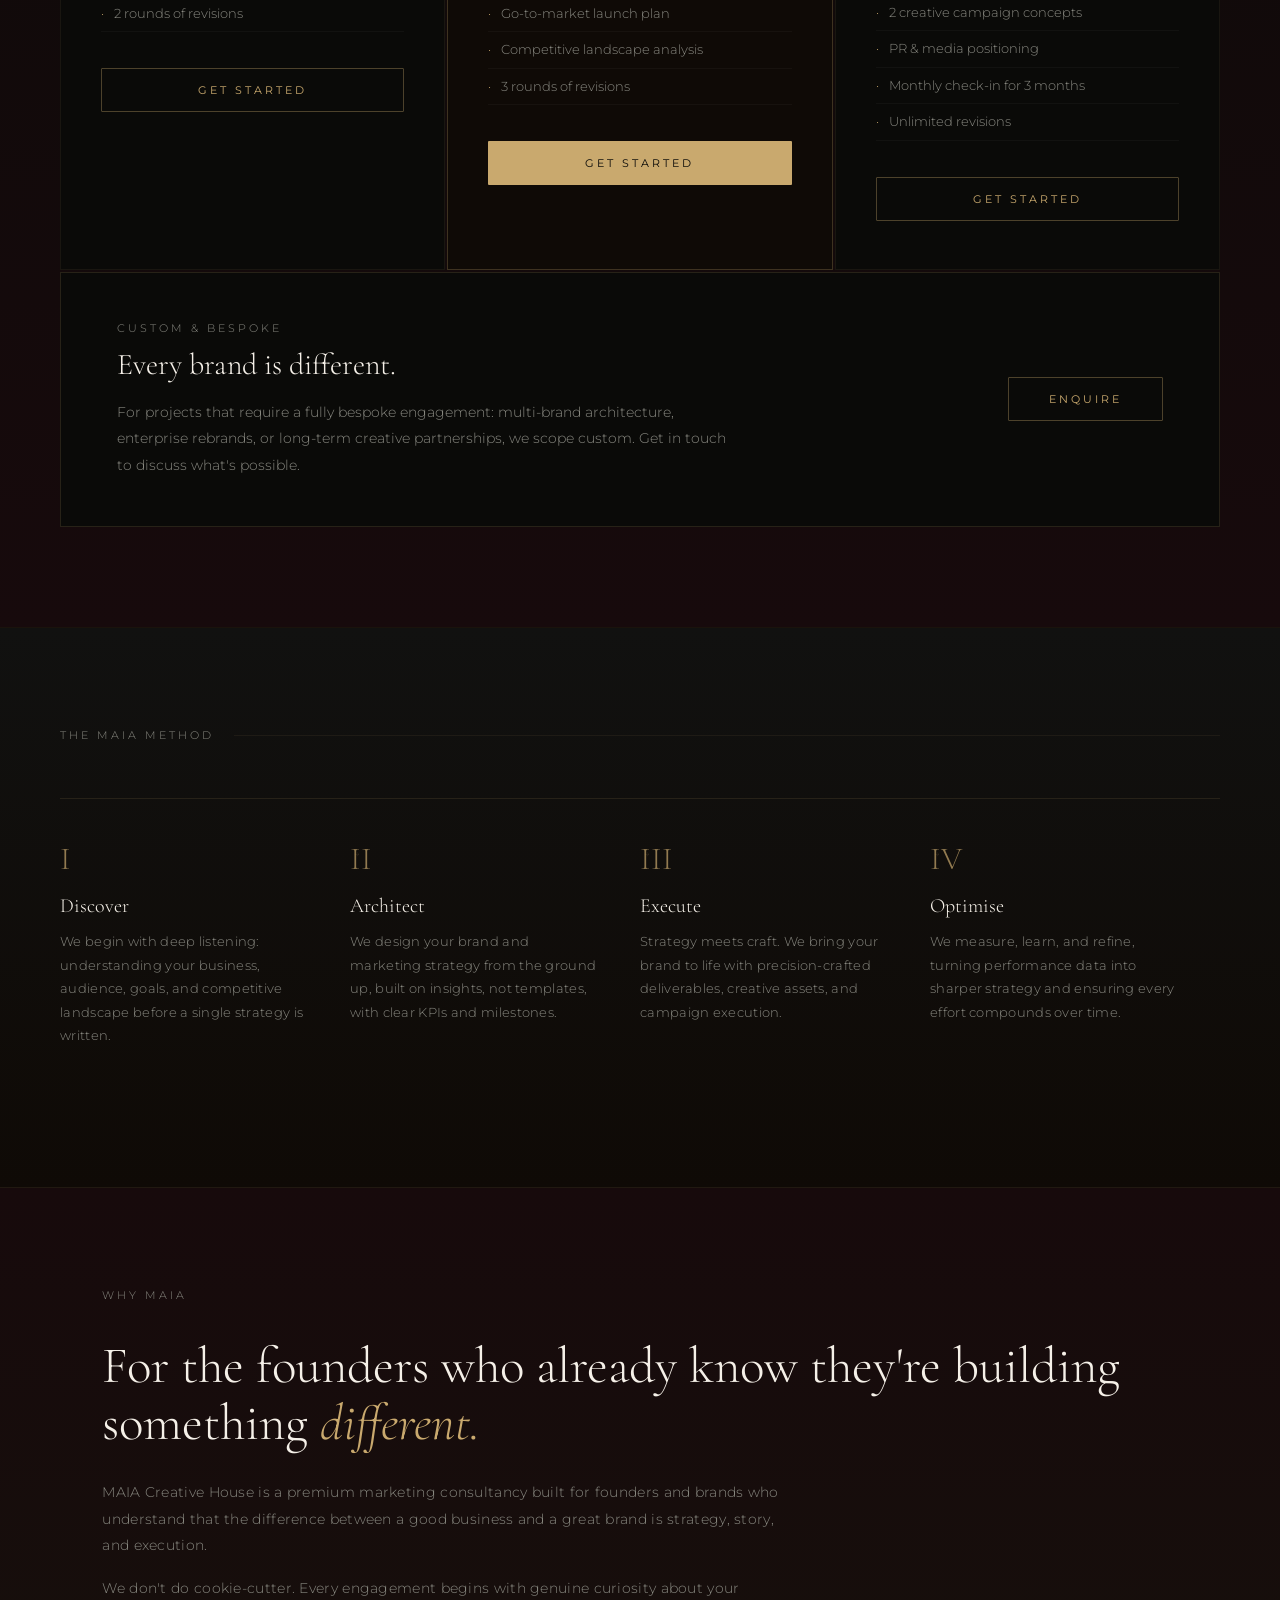
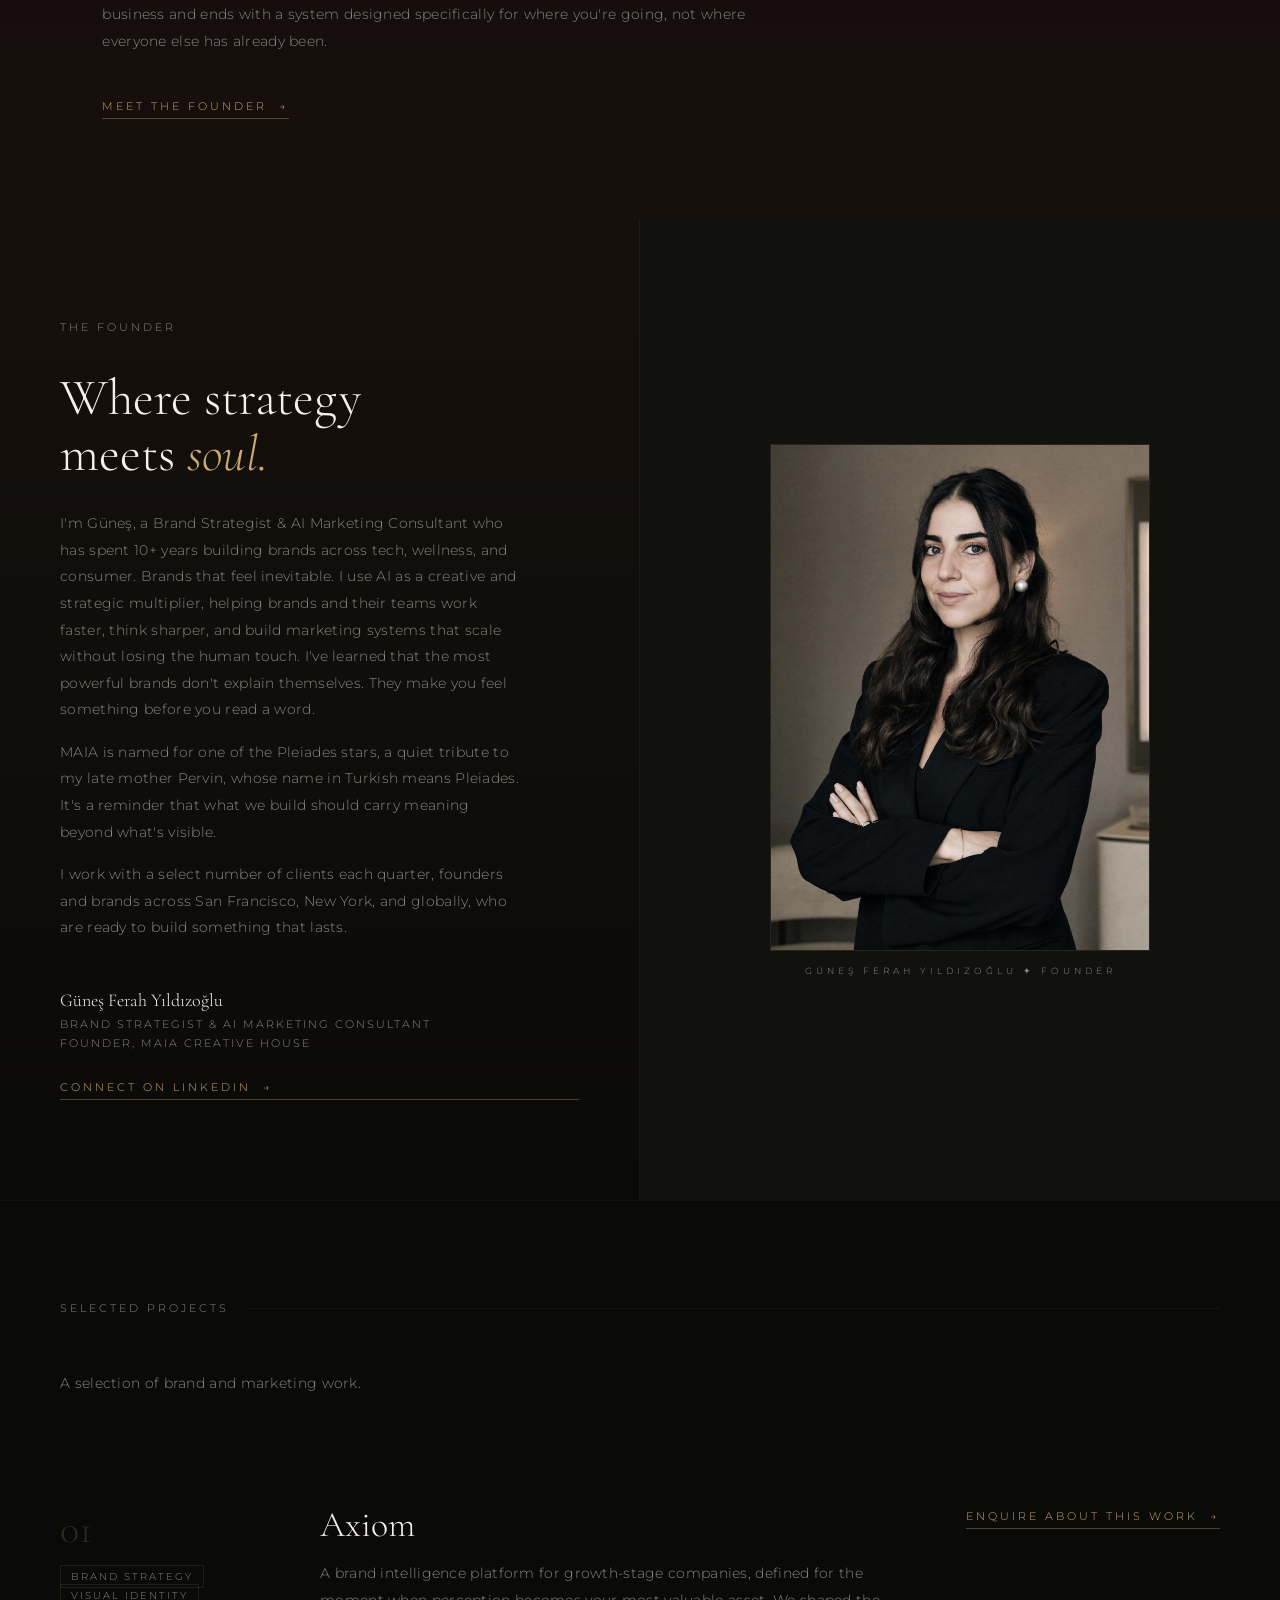
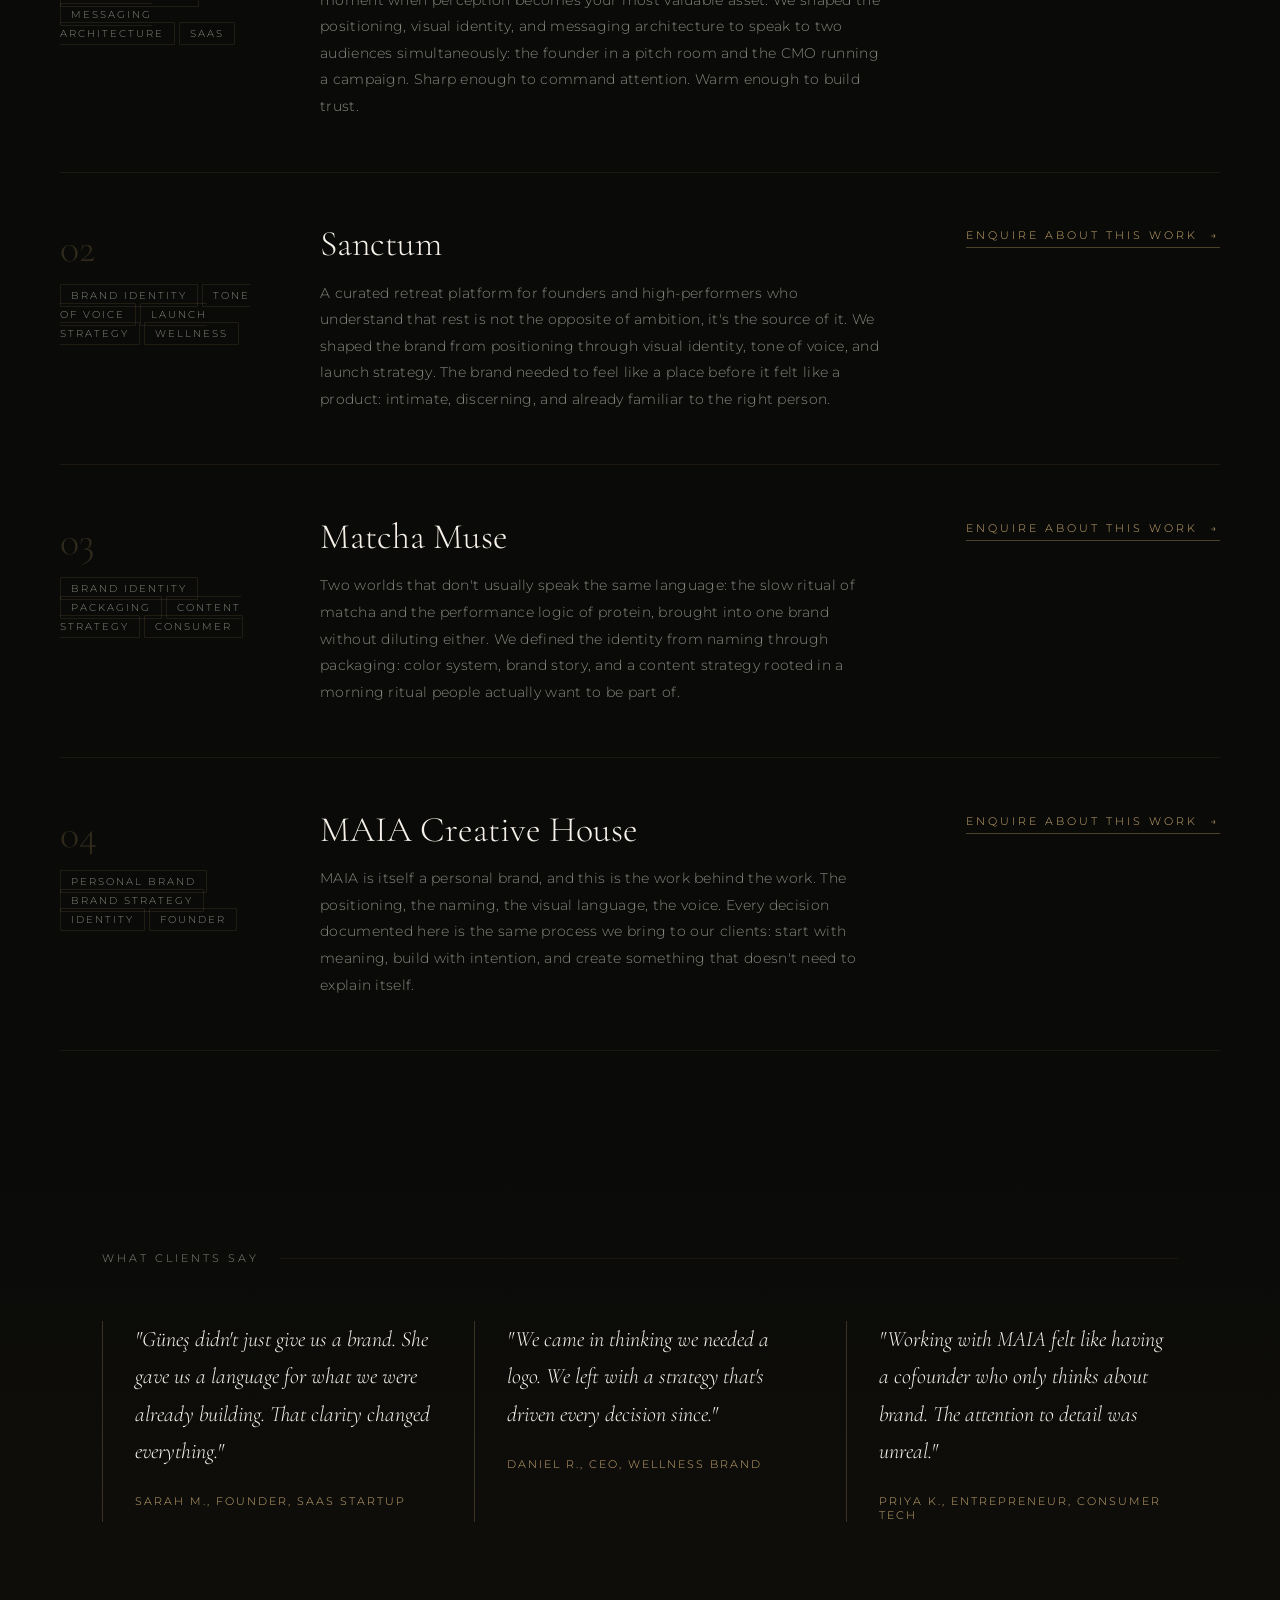
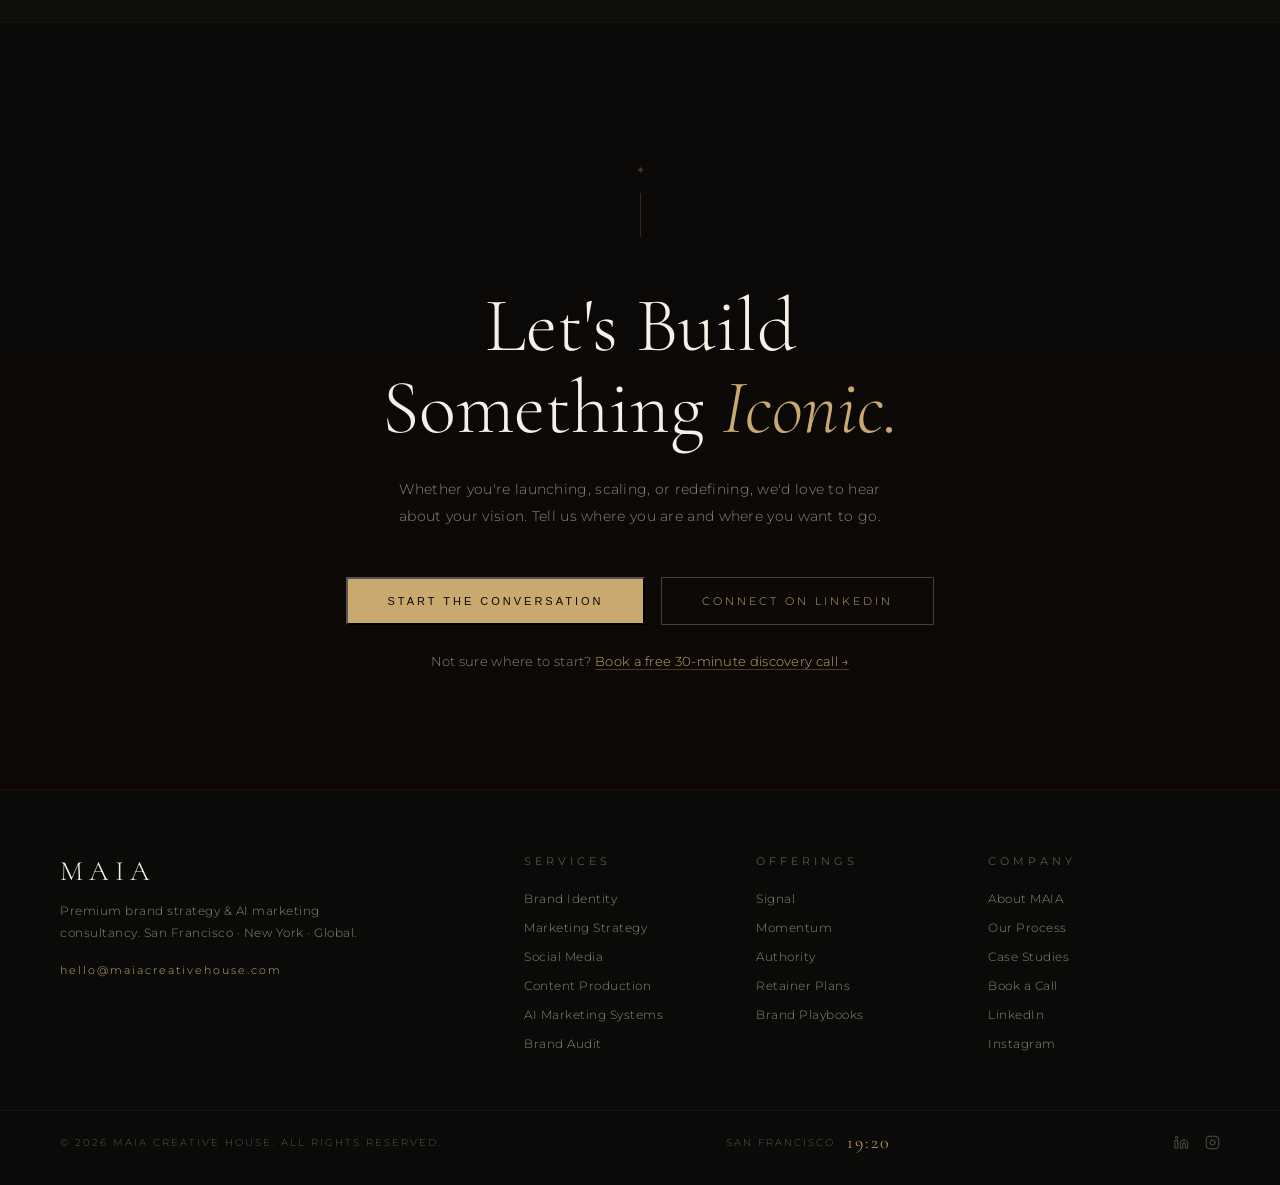
==== commit d353bbe4: "Add files via upload" ====
--- a/index.html
+++ b/index.html
@@ -9,18 +9,20 @@
 <meta property="og:description" content="Premium brand strategy and AI marketing consultancy for founders and high-growth brands. San Francisco · New York · Global.">
 <meta property="og:type" content="website">
 <meta name="twitter:card" content="summary_large_image">
-<meta property="og:url" content="https://maiacreativehouse.com">
-<meta property="og:image" content="https://maiacreativehouse.com/og-image.jpg">
+<meta property="og:url" content="https://www.maiacreativehouse.com">
+<meta property="og:image" content="https://www.maiacreativehouse.com/og-image.png">
 <meta name="twitter:title" content="MAIA Creative House | Brand Strategy &amp; AI Marketing">
 <meta name="twitter:description" content="Premium brand strategy and AI marketing consultancy for founders and high-growth brands.">
-<link rel="canonical" href="https://maiacreativehouse.com">
-<link rel="icon" type="image/svg+xml" href="data:image/svg+xml,%3Csvg xmlns='http://www.w3.org/2000/svg' viewBox='0 0 32 32'%3E%3Crect width='32' height='32' rx='4' fill='%23170A0C'/%3E%3Ctext x='50%25' y='54%25' font-size='18' fill='%23c9a96e' text-anchor='middle' dominant-baseline='middle'%3E%E2%9C%A6%3C/text%3E%3C/svg%3E">
+<link rel="canonical" href="https://www.maiacreativehouse.com">
+<link rel="icon" type="image/x-icon" href="/favicon.ico">
+<link rel="icon" type="image/png" sizes="32x32" href="/favicon.png">
+<link rel="apple-touch-icon" sizes="180x180" href="/apple-touch-icon.png">
 <link href="https://fonts.googleapis.com/css2?family=Cormorant+Garamond:ital,wght@0,300;0,400;0,600;1,300;1,400&family=Montserrat:wght@300;400;500&display=swap" rel="stylesheet">
 <link rel="stylesheet" href="styles.css">
 <script type="application/ld+json">
 {
   "@context": "https://schema.org",
-  "@type": "ProfessionalService",
+  "@type": ["ProfessionalService", "Organization"],
   "name": "MAIA Creative House",
   "description": "Premium brand strategy and AI marketing consultancy for founders and high-growth brands. We build brands that are felt, not just seen.",
   "url": "https://maiacreativehouse.com",
@@ -30,9 +32,98 @@
   },
   "areaServed": ["San Francisco", "New York", "Global"],
   "serviceType": ["Brand Strategy", "AI Marketing", "Digital Growth", "Brand Identity"],
-  "sameAs": []
+  "logo": "https://maiacreativehouse.com/favicon.png",
+  "image": "https://maiacreativehouse.com/favicon.png",
+  "sameAs": [
+    "https://www.linkedin.com/company/maiacreativehouse",
+    "https://www.instagram.com/maiacreativehouse"
+  ]
 }
 </script>
+
+<!-- Google Analytics: loads only after cookie consent (GDPR) -->
+<script>
+window.GA_ID = "G-8312GT7ZJS";
+function loadGA() {
+  var s = document.createElement('script');
+  s.async = true;
+  s.src = 'https://www.googletagmanager.com/gtag/js?id=G-8312GT7ZJS';
+  document.head.appendChild(s);
+  window.dataLayer = window.dataLayer || [];
+  function gtag(){dataLayer.push(arguments);}
+  window.gtag = gtag;
+  gtag('js', new Date());
+  gtag('config', 'G-8312GT7ZJS', {'anonymize_ip': true});
+}
+(function() {
+  if (localStorage.getItem('maia_cookie_consent') === 'accepted') { loadGA(); }
+})();
+</script>
+
+<!-- Cookie Consent Banner -->
+<style>
+#maia-cookie-banner {
+  position: fixed; bottom: 0; left: 0; right: 0; z-index: 99999;
+  background: #170A0C; border-top: 1px solid rgba(201,169,110,0.3);
+  padding: 20px 40px; display: flex; align-items: center;
+  justify-content: space-between; gap: 24px; flex-wrap: wrap;
+  font-family: 'Montserrat', sans-serif;
+  box-shadow: 0 -4px 24px rgba(0,0,0,0.4);
+}
+#maia-cookie-banner p {
+  color: rgba(255,255,255,0.75); font-size: 13px; font-weight: 300;
+  letter-spacing: 0.03em; margin: 0; line-height: 1.6;
+  flex: 1; min-width: 200px;
+}
+#maia-cookie-banner a { color: #c9a96e; text-decoration: underline; text-underline-offset: 3px; }
+.maia-cookie-btn {
+  font-family: 'Montserrat', sans-serif; font-size: 11px; font-weight: 500;
+  letter-spacing: 0.12em; text-transform: uppercase; padding: 10px 24px;
+  cursor: pointer; border: 1px solid #c9a96e; transition: all 0.3s ease;
+  white-space: nowrap;
+}
+#maia-cookie-accept { background: #c9a96e; color: #170A0C; }
+#maia-cookie-accept:hover { background: #d4b87a; }
+#maia-cookie-decline { background: transparent; color: #c9a96e; margin-left: 8px; }
+#maia-cookie-decline:hover { background: rgba(201,169,110,0.1); }
+@media (max-width: 600px) {
+  #maia-cookie-banner { padding: 16px 20px; flex-direction: column; align-items: flex-start; }
+  .maia-cookie-btn { width: 100%; text-align: center; margin: 4px 0; }
+  #maia-cookie-decline { margin-left: 0; }
+}
+</style>
+<div id="maia-cookie-banner" style="display:none;">
+  <p>We use cookies to understand how visitors engage with our site.
+     Read our <a href="/privacy-policy.html">Privacy Policy</a>.</p>
+  <div style="display:flex;gap:8px;flex-wrap:wrap;">
+    <button class="maia-cookie-btn" id="maia-cookie-accept">Accept</button>
+    <button class="maia-cookie-btn" id="maia-cookie-decline">Decline</button>
+  </div>
+</div>
+<script>
+(function() {
+  var consent = localStorage.getItem('maia_cookie_consent');
+  if (!consent) {
+    var banner = document.getElementById('maia-cookie-banner');
+    if (banner) banner.style.display = 'flex';
+  }
+  document.addEventListener('DOMContentLoaded', function() {
+    var acc = document.getElementById('maia-cookie-accept');
+    var dec = document.getElementById('maia-cookie-decline');
+    var ban = document.getElementById('maia-cookie-banner');
+    if (acc) acc.addEventListener('click', function() {
+      localStorage.setItem('maia_cookie_consent', 'accepted');
+      if (ban) ban.style.display = 'none';
+      loadGA();
+    });
+    if (dec) dec.addEventListener('click', function() {
+      localStorage.setItem('maia_cookie_consent', 'declined');
+      if (ban) ban.style.display = 'none';
+    });
+  });
+})();
+</script>
+
 </head>
 <body>
 
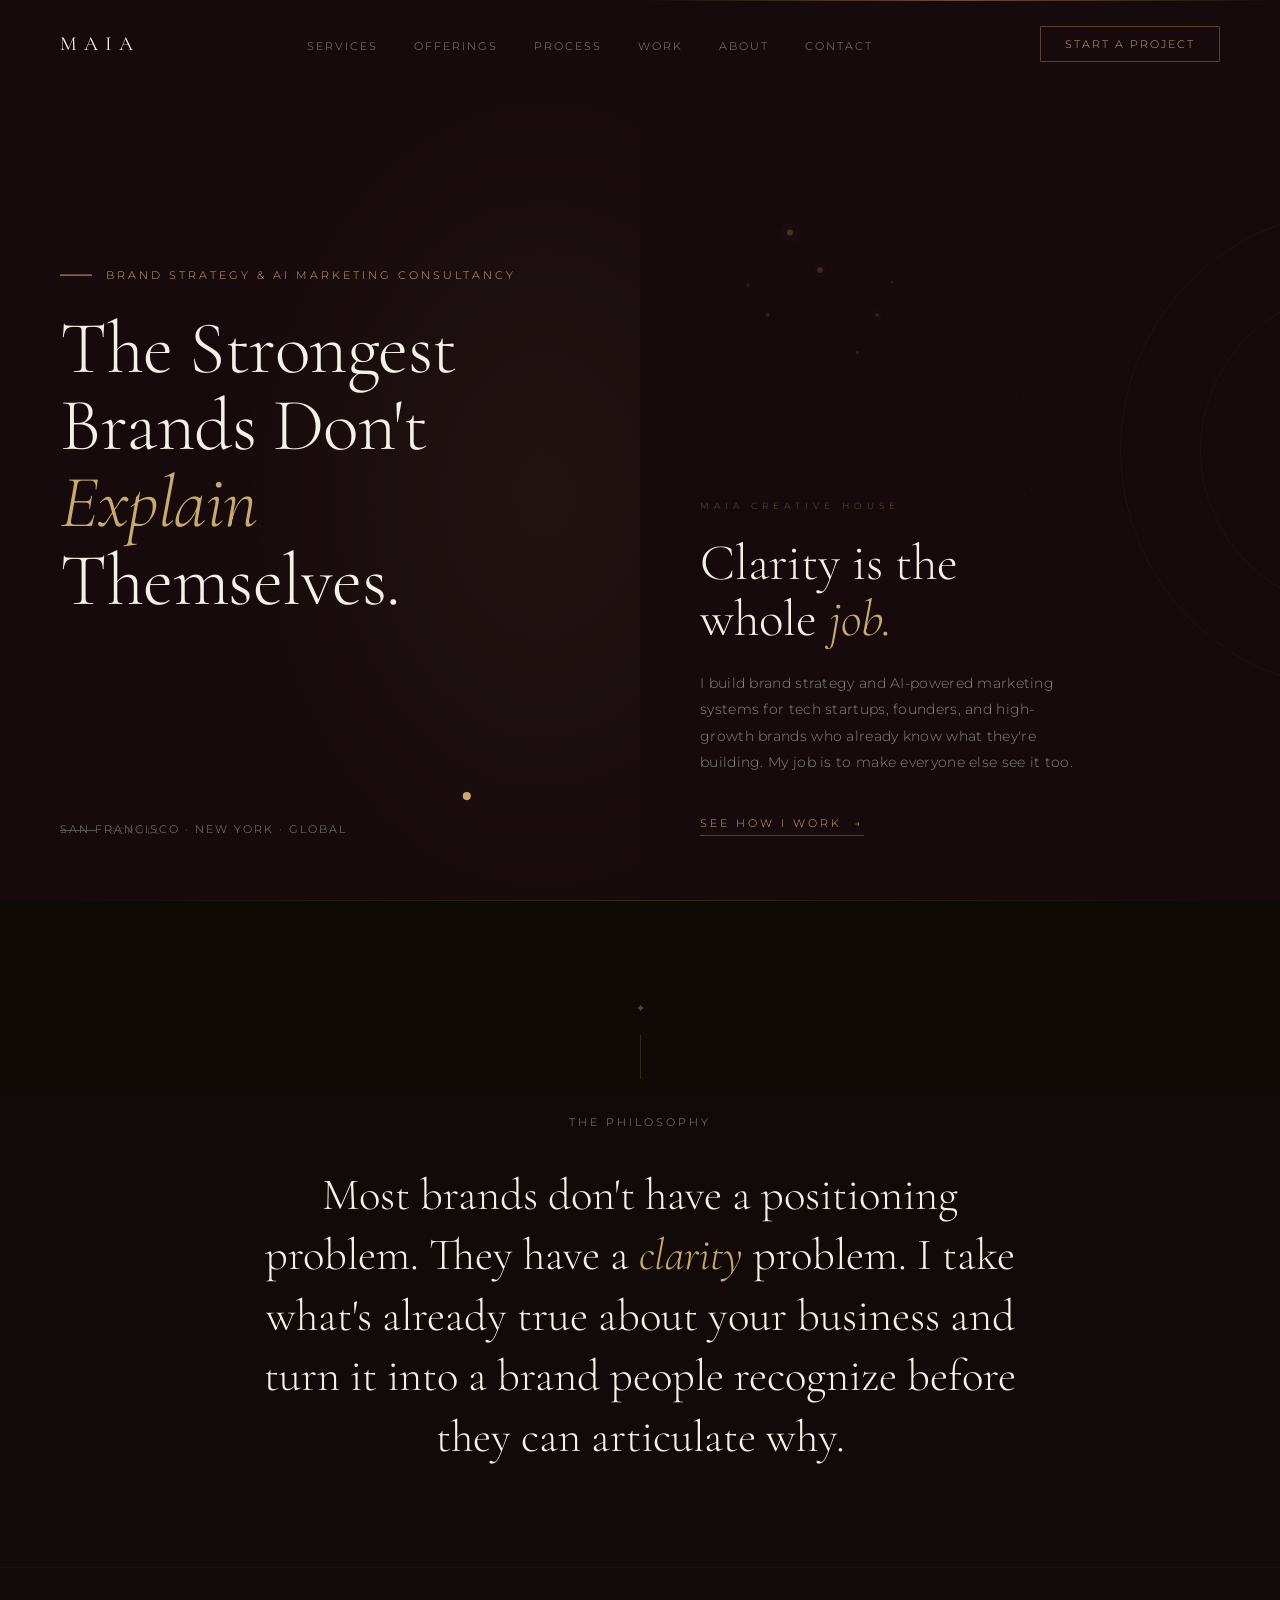
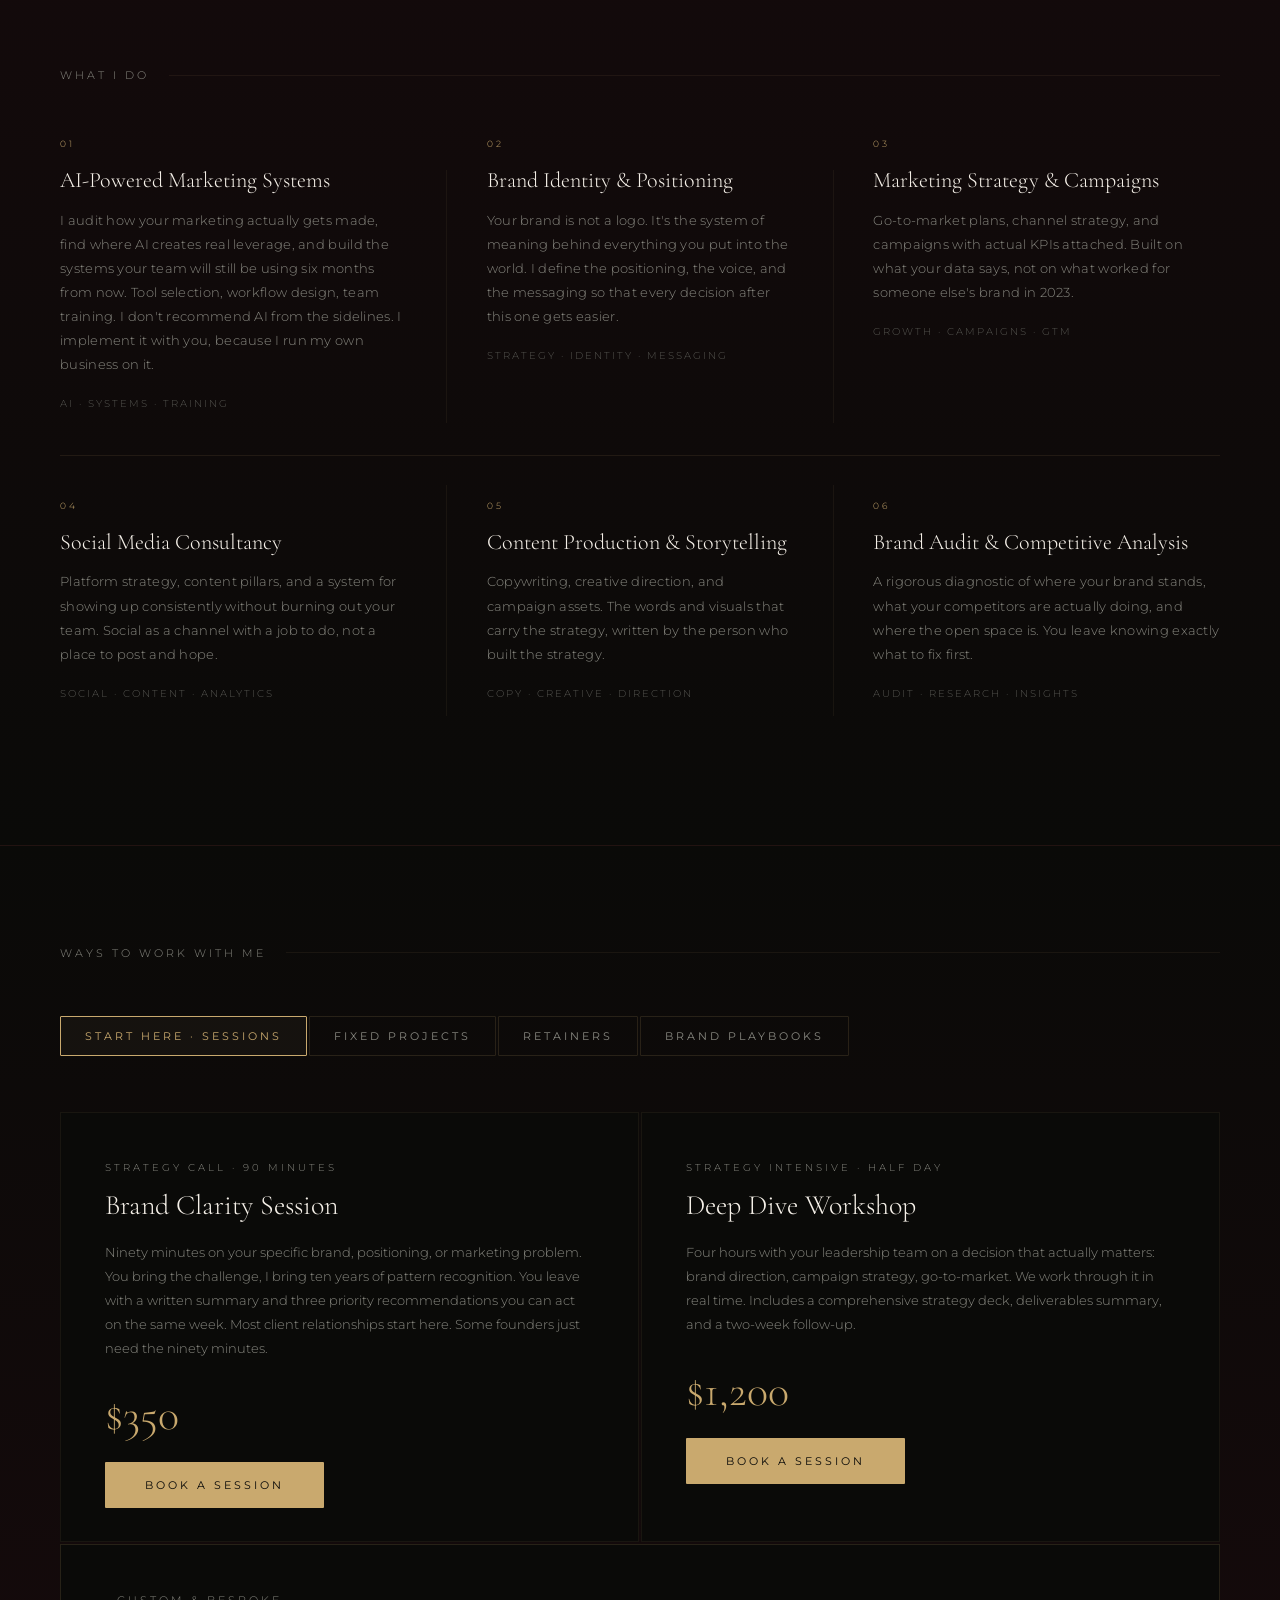
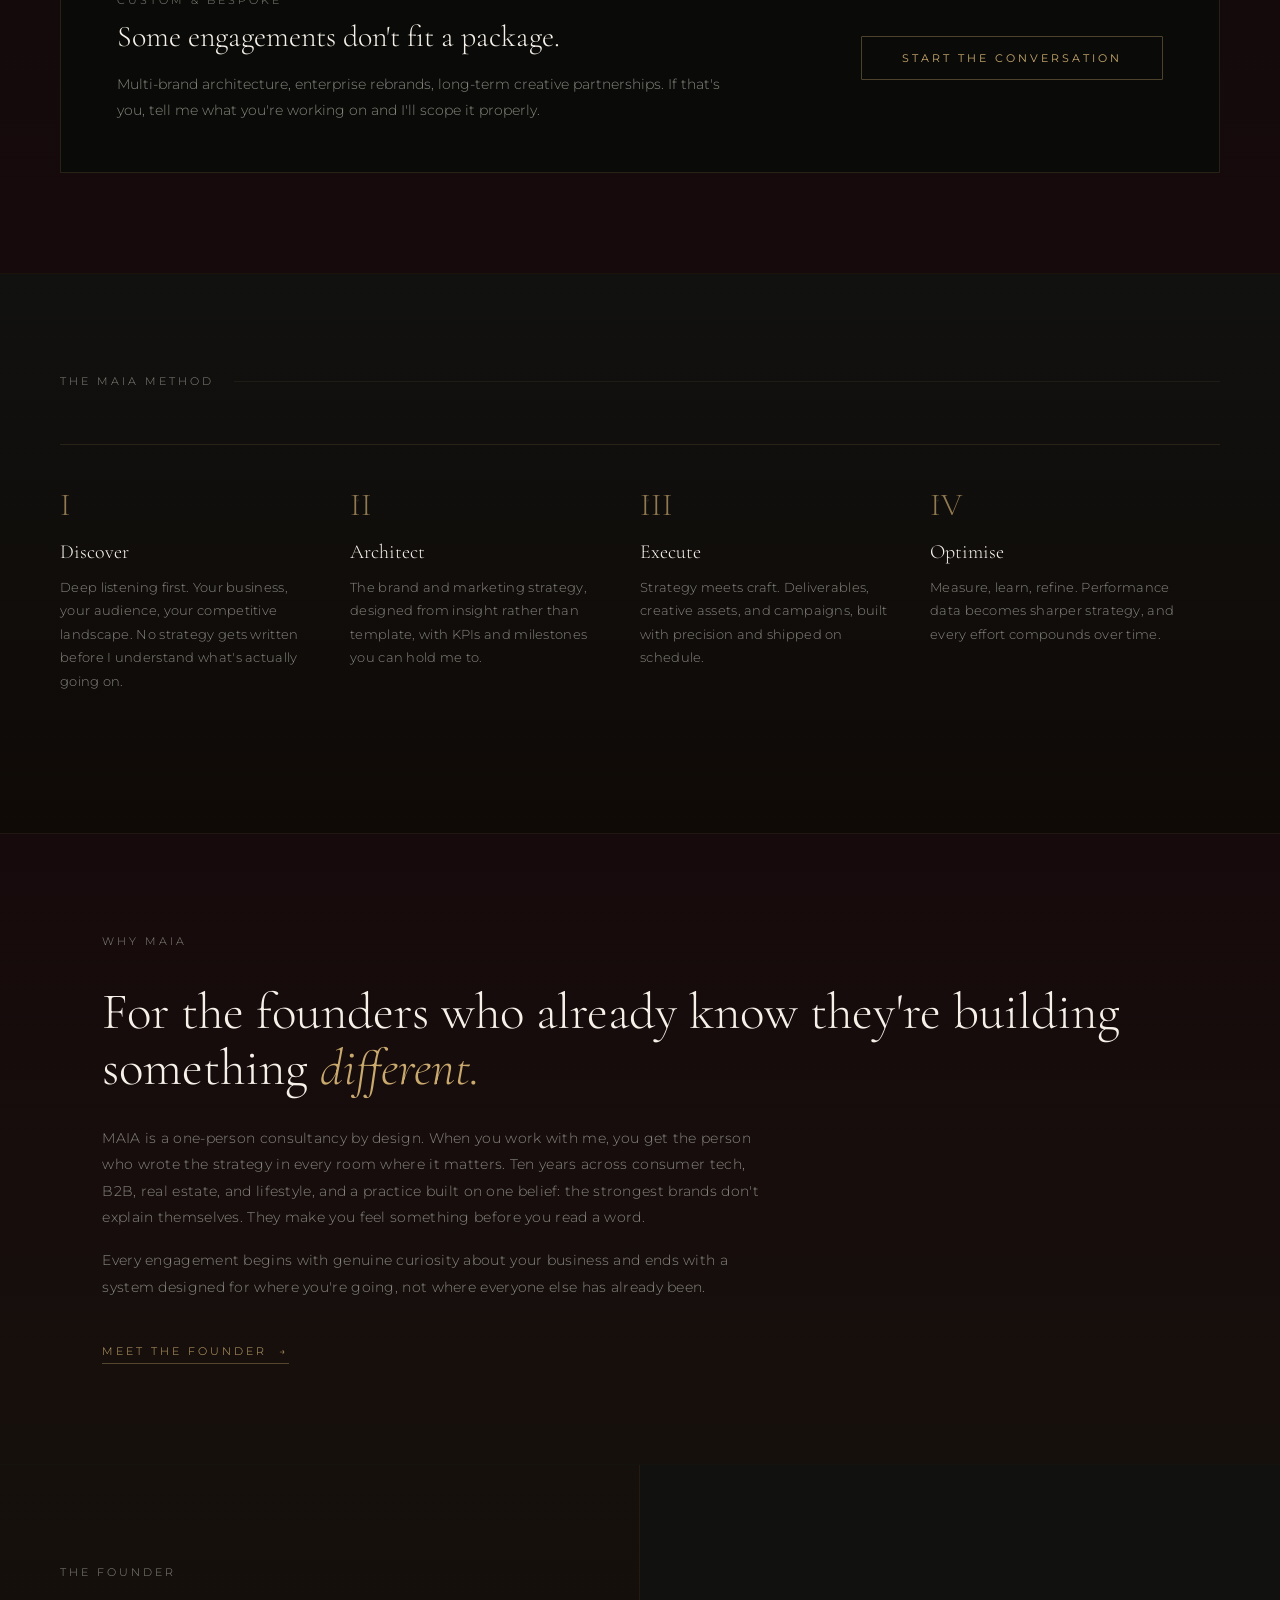
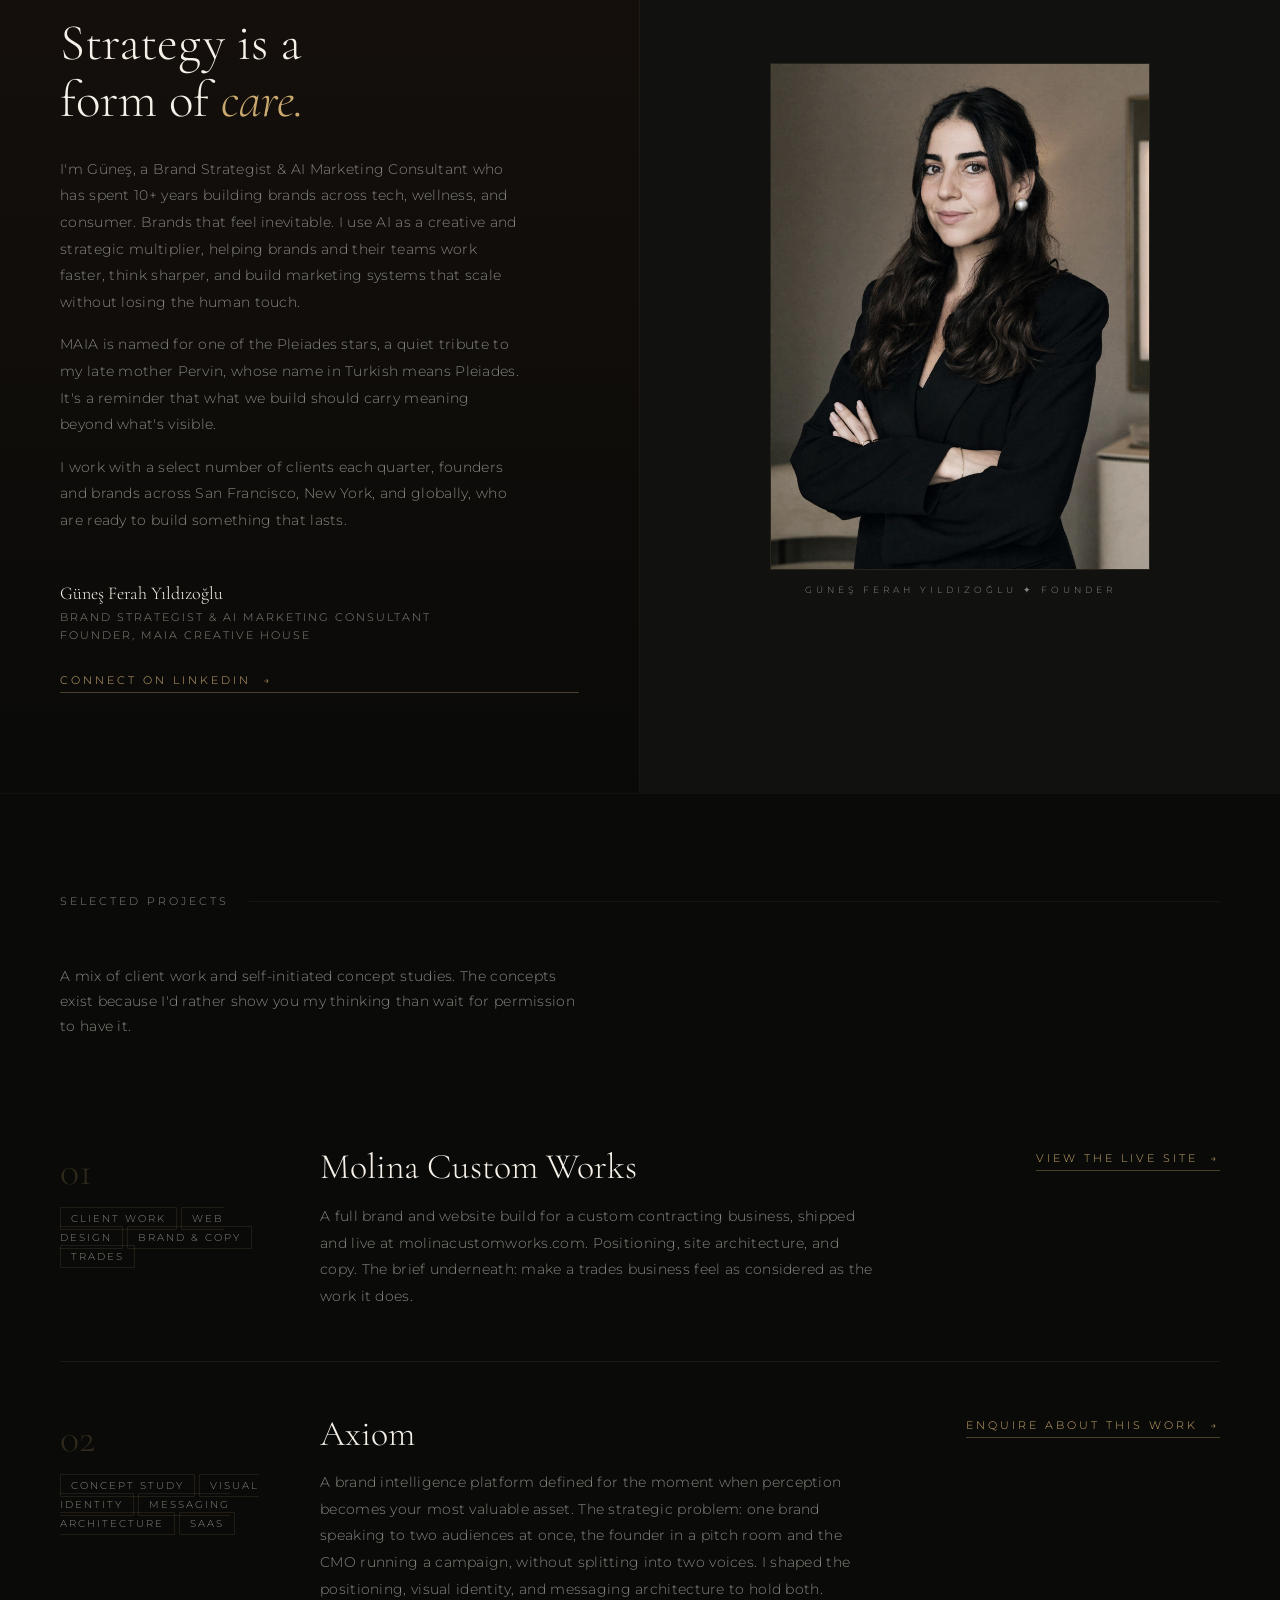
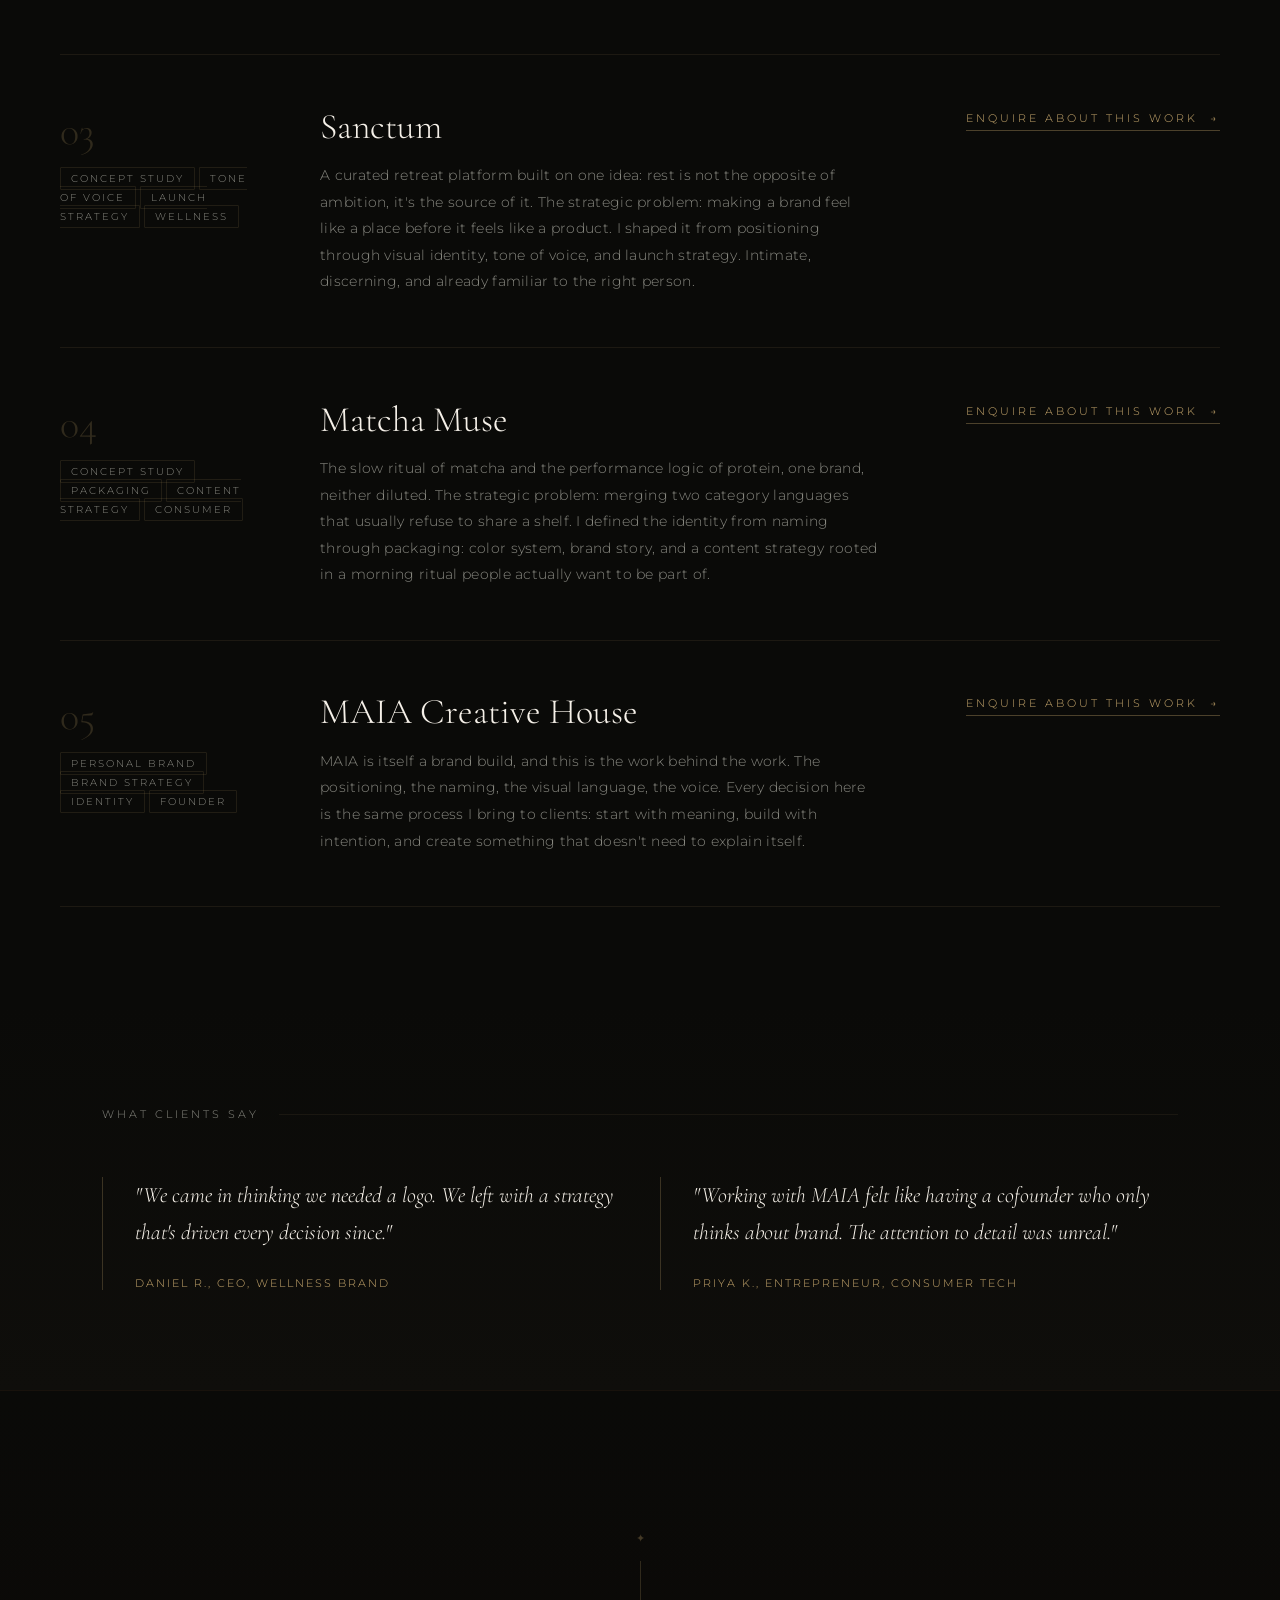
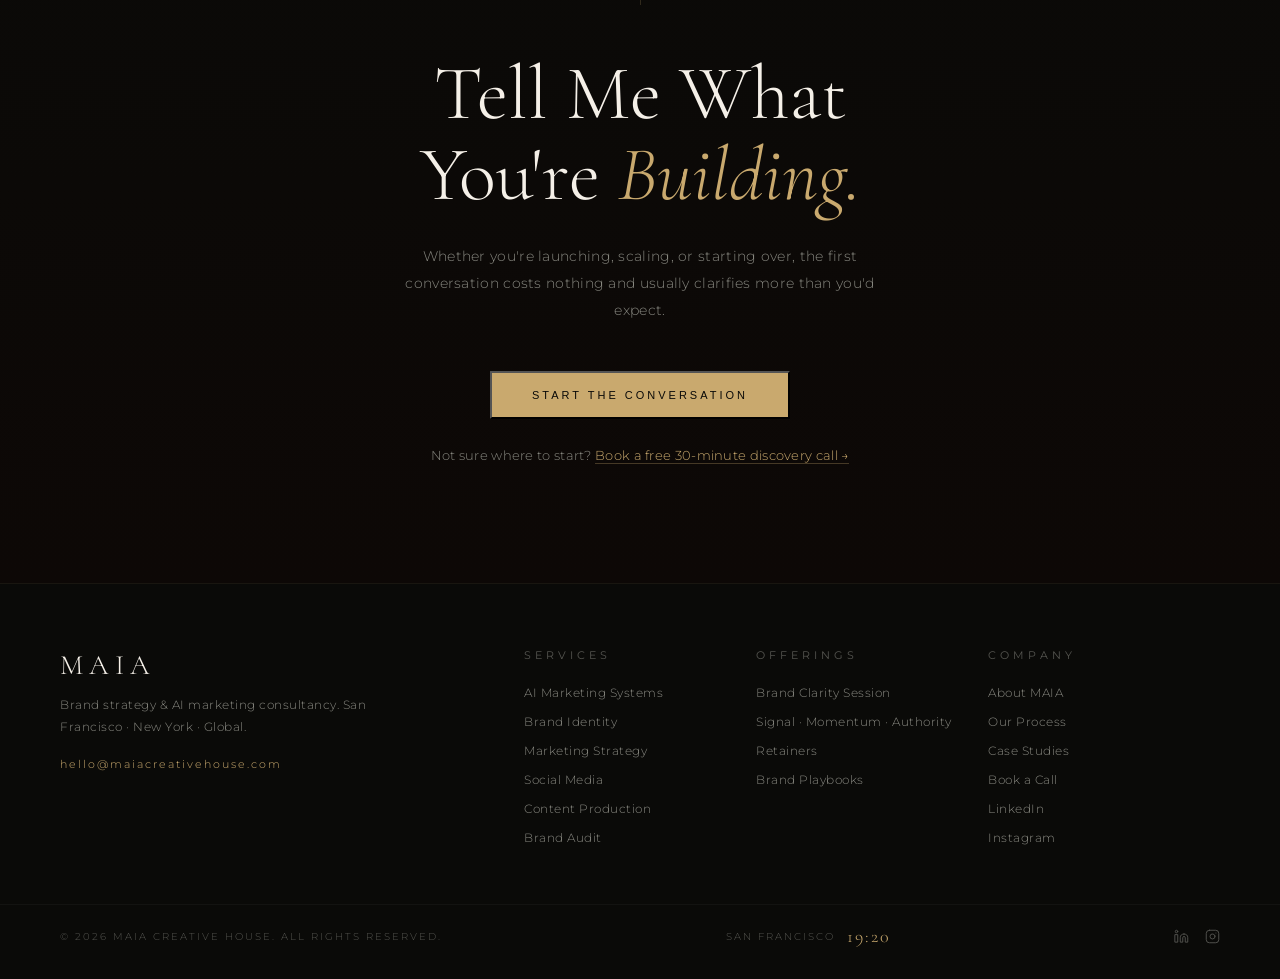
==== commit d53e61bc: "Update site copy: reordered sections, new copy per rewrite doc" ====
--- a/index.html
+++ b/index.html
@@ -4,16 +4,16 @@
 <meta charset="UTF-8">
 <meta name="viewport" content="width=device-width, initial-scale=1.0">
 <title>MAIA Creative House | Brand Strategy &amp; AI Marketing Consultancy</title>
-<meta name="description" content="MAIA Creative House is a premium brand strategy and AI marketing consultancy. We build brands that are felt, not just seen. Working with brands in San Francisco, New York, and globally.">
+<meta name="description" content="MAIA Creative House is a brand strategy and AI marketing consultancy. Brand strategy and AI-powered marketing systems for founders and high-growth brands. San Francisco, New York, and globally.">
 <meta property="og:title" content="MAIA Creative House | Brand Strategy &amp; AI Marketing">
-<meta property="og:description" content="Premium brand strategy and AI marketing consultancy for founders and high-growth brands. San Francisco · New York · Global.">
+<meta property="og:description" content="Brand strategy and AI-powered marketing systems for founders and high-growth brands. San Francisco · New York · Global.">
 <meta property="og:type" content="website">
 <meta name="twitter:card" content="summary_large_image">
-<meta property="og:url" content="https://www.maiacreativehouse.com">
-<meta property="og:image" content="https://www.maiacreativehouse.com/og-image.png">
+<meta property="og:url" content="https://maiacreativehouse.com">
+<meta property="og:image" content="https://maiacreativehouse.com/og-image.jpg">
 <meta name="twitter:title" content="MAIA Creative House | Brand Strategy &amp; AI Marketing">
-<meta name="twitter:description" content="Premium brand strategy and AI marketing consultancy for founders and high-growth brands.">
-<link rel="canonical" href="https://www.maiacreativehouse.com">
+<meta name="twitter:description" content="Brand strategy and AI-powered marketing systems for founders and high-growth brands.">
+<link rel="canonical" href="https://maiacreativehouse.com">
 <link rel="icon" type="image/x-icon" href="/favicon.ico">
 <link rel="icon" type="image/png" sizes="32x32" href="/favicon.png">
 <link rel="apple-touch-icon" sizes="180x180" href="/apple-touch-icon.png">
@@ -24,7 +24,7 @@
   "@context": "https://schema.org",
   "@type": ["ProfessionalService", "Organization"],
   "name": "MAIA Creative House",
-  "description": "Premium brand strategy and AI marketing consultancy for founders and high-growth brands. We build brands that are felt, not just seen.",
+  "description": "Brand strategy and AI-powered marketing systems for founders and high-growth brands. San Francisco, New York, and globally.",
   "url": "https://maiacreativehouse.com",
   "founder": {
     "@type": "Person",
@@ -40,90 +40,6 @@
   ]
 }
 </script>
-
-<!-- Google Analytics: loads only after cookie consent (GDPR) -->
-<script>
-window.GA_ID = "G-8312GT7ZJS";
-function loadGA() {
-  var s = document.createElement('script');
-  s.async = true;
-  s.src = 'https://www.googletagmanager.com/gtag/js?id=G-8312GT7ZJS';
-  document.head.appendChild(s);
-  window.dataLayer = window.dataLayer || [];
-  function gtag(){dataLayer.push(arguments);}
-  window.gtag = gtag;
-  gtag('js', new Date());
-  gtag('config', 'G-8312GT7ZJS', {'anonymize_ip': true});
-}
-(function() {
-  if (localStorage.getItem('maia_cookie_consent') === 'accepted') { loadGA(); }
-})();
-</script>
-
-<!-- Cookie Consent Banner -->
-<style>
-#maia-cookie-banner {
-  position: fixed; bottom: 0; left: 0; right: 0; z-index: 99999;
-  background: #170A0C; border-top: 1px solid rgba(201,169,110,0.3);
-  padding: 20px 40px; display: flex; align-items: center;
-  justify-content: space-between; gap: 24px; flex-wrap: wrap;
-  font-family: 'Montserrat', sans-serif;
-  box-shadow: 0 -4px 24px rgba(0,0,0,0.4);
-}
-#maia-cookie-banner p {
-  color: rgba(255,255,255,0.75); font-size: 13px; font-weight: 300;
-  letter-spacing: 0.03em; margin: 0; line-height: 1.6;
-  flex: 1; min-width: 200px;
-}
-#maia-cookie-banner a { color: #c9a96e; text-decoration: underline; text-underline-offset: 3px; }
-.maia-cookie-btn {
-  font-family: 'Montserrat', sans-serif; font-size: 11px; font-weight: 500;
-  letter-spacing: 0.12em; text-transform: uppercase; padding: 10px 24px;
-  cursor: pointer; border: 1px solid #c9a96e; transition: all 0.3s ease;
-  white-space: nowrap;
-}
-#maia-cookie-accept { background: #c9a96e; color: #170A0C; }
-#maia-cookie-accept:hover { background: #d4b87a; }
-#maia-cookie-decline { background: transparent; color: #c9a96e; margin-left: 8px; }
-#maia-cookie-decline:hover { background: rgba(201,169,110,0.1); }
-@media (max-width: 600px) {
-  #maia-cookie-banner { padding: 16px 20px; flex-direction: column; align-items: flex-start; }
-  .maia-cookie-btn { width: 100%; text-align: center; margin: 4px 0; }
-  #maia-cookie-decline { margin-left: 0; }
-}
-</style>
-<div id="maia-cookie-banner" style="display:none;">
-  <p>We use cookies to understand how visitors engage with our site.
-     Read our <a href="/privacy-policy.html">Privacy Policy</a>.</p>
-  <div style="display:flex;gap:8px;flex-wrap:wrap;">
-    <button class="maia-cookie-btn" id="maia-cookie-accept">Accept</button>
-    <button class="maia-cookie-btn" id="maia-cookie-decline">Decline</button>
-  </div>
-</div>
-<script>
-(function() {
-  var consent = localStorage.getItem('maia_cookie_consent');
-  if (!consent) {
-    var banner = document.getElementById('maia-cookie-banner');
-    if (banner) banner.style.display = 'flex';
-  }
-  document.addEventListener('DOMContentLoaded', function() {
-    var acc = document.getElementById('maia-cookie-accept');
-    var dec = document.getElementById('maia-cookie-decline');
-    var ban = document.getElementById('maia-cookie-banner');
-    if (acc) acc.addEventListener('click', function() {
-      localStorage.setItem('maia_cookie_consent', 'accepted');
-      if (ban) ban.style.display = 'none';
-      loadGA();
-    });
-    if (dec) dec.addEventListener('click', function() {
-      localStorage.setItem('maia_cookie_consent', 'declined');
-      if (ban) ban.style.display = 'none';
-    });
-  });
-})();
-</script>
-
 </head>
 <body>
 
@@ -210,7 +126,7 @@
     <div class="hero-mid">
       <p class="hero-eyebrow">Brand Strategy &amp; AI Marketing Consultancy</p>
       <h1 class="hero-h1">
-        Your Brand,<br>Built to<br><em>Command</em><br>Attention.
+        The Strongest<br>Brands Don't<br><em>Explain</em><br>Themselves.
       </h1>
     </div>
     <p class="hero-foot">San Francisco · New York · Global</p>
@@ -226,12 +142,12 @@
     <div class="right-inner">
       <p class="right-eyebrow">MAIA Creative House</p>
       <h2 class="hero-h2">
-        Impossible to<br><em>ignore.</em>
+        Clarity is the<br>whole <em>job.</em>
       </h2>
       <p class="hero-body">
-        We partner with tech startups, ambitious founders, and high-growth brands to architect identities that last, and strategies that actually move the needle.
+        I build brand strategy and AI-powered marketing systems for tech startups, founders, and high-growth brands who already know what they're building. My job is to make everyone else see it too.
       </p>
-      <a class="cta-link" href="#products">View offerings &nbsp;→</a>
+      <a class="cta-link" href="#services">See how I work &nbsp;→</a>
     </div>
   </div>
 </section>
@@ -246,56 +162,56 @@
       <div style="font-size:11px;color:rgba(201,169,110,0.4);margin-bottom:20px;text-align:center;">✦</div>
       <div class="deco-line"></div>
     </div>
-    <span class="section-eyebrow reveal">Our philosophy</span>
+    <span class="section-eyebrow reveal">The philosophy</span>
     <p class="philosophy-h reveal">
-      The brands that endure aren't the loudest in the room. They're the ones that know exactly who they are, and <em>refuse to apologize for it.</em>
+      Most brands don't have a positioning problem. They have a <em>clarity</em> problem. I take what's already true about your business and turn it into a brand people recognize before they can articulate why.
     </p>
   </div>
 </section>
 
 <!-- ══════════ S3: SERVICES ══════════ -->
 <section class="s-services" id="services">
-  <div class="section-label reveal">What we deliver</div>
+  <div class="section-label reveal">What I do</div>
   <div class="services-grid">
     <div class="svc-card reveal" style="transition-delay:.04s">
       <span class="svc-num-tag">01</span>
+      <div class="svc-name">AI-Powered Marketing Systems</div>
+      <p class="svc-desc">I audit how your marketing actually gets made, find where AI creates real leverage, and build the systems your team will still be using six months from now. Tool selection, workflow design, team training. I don't recommend AI from the sidelines. I implement it with you, because I run my own business on it.</p>
+      <span class="svc-tag">AI · Systems · Training</span>
+      <div class="svc-sweep"></div>
+    </div>
+    <div class="svc-card reveal" style="transition-delay:.08s">
+      <span class="svc-num-tag">02</span>
       <div class="svc-name">Brand Identity &amp; Positioning</div>
-      <p class="svc-desc">Your brand is not a logo. It's the system of meaning behind everything you put into the world.</p>
+      <p class="svc-desc">Your brand is not a logo. It's the system of meaning behind everything you put into the world. I define the positioning, the voice, and the messaging so that every decision after this one gets easier.</p>
       <span class="svc-tag">Strategy · Identity · Messaging</span>
       <div class="svc-sweep"></div>
     </div>
-    <div class="svc-card reveal" style="transition-delay:.08s">
-      <span class="svc-num-tag">02</span>
+    <div class="svc-card reveal" style="transition-delay:.12s">
+      <span class="svc-num-tag">03</span>
       <div class="svc-name">Marketing Strategy &amp; Campaigns</div>
-      <p class="svc-desc">Full-funnel marketing strategies rooted in data and driven by creativity. From go-to-market planning to multi-channel campaign execution, we build plans that deliver measurable growth.</p>
+      <p class="svc-desc">Go-to-market plans, channel strategy, and campaigns with actual KPIs attached. Built on what your data says, not on what worked for someone else's brand in 2023.</p>
       <span class="svc-tag">Growth · Campaigns · GTM</span>
       <div class="svc-sweep"></div>
     </div>
-    <div class="svc-card reveal" style="transition-delay:.12s">
-      <span class="svc-num-tag">03</span>
+    <div class="svc-card reveal" style="transition-delay:.04s">
+      <span class="svc-num-tag">04</span>
       <div class="svc-name">Social Media Consultancy</div>
-      <p class="svc-desc">We transform your social media from an afterthought into an authority-building machine: platform strategy, content pillars, community management, and performance analytics.</p>
+      <p class="svc-desc">Platform strategy, content pillars, and a system for showing up consistently without burning out your team. Social as a channel with a job to do, not a place to post and hope.</p>
       <span class="svc-tag">Social · Content · Analytics</span>
       <div class="svc-sweep"></div>
     </div>
-    <div class="svc-card reveal" style="transition-delay:.04s">
-      <span class="svc-num-tag">04</span>
-      <div class="svc-name">Content Production &amp; Storytelling</div>
-      <p class="svc-desc">Content that tells a story worth following. We produce copywriting, creative direction, and campaign assets that elevate how the world sees your brand.</p>
-      <span class="svc-tag">Copy · Creative · Direction</span>
-      <div class="svc-sweep"></div>
-    </div>
     <div class="svc-card reveal" style="transition-delay:.08s">
       <span class="svc-num-tag">05</span>
-      <div class="svc-name">AI-Powered Marketing Systems</div>
-      <p class="svc-desc">We audit your marketing workflows, identify where AI creates real leverage, and build the systems your team needs to move faster without losing brand quality. From tool selection to team training, we don't just recommend AI. We implement it with you.</p>
-      <span class="svc-tag">AI · Systems · Training</span>
+      <div class="svc-name">Content Production &amp; Storytelling</div>
+      <p class="svc-desc">Copywriting, creative direction, and campaign assets. The words and visuals that carry the strategy, written by the person who built the strategy.</p>
+      <span class="svc-tag">Copy · Creative · Direction</span>
       <div class="svc-sweep"></div>
     </div>
     <div class="svc-card reveal" style="transition-delay:.12s">
       <span class="svc-num-tag">06</span>
       <div class="svc-name">Brand Audit &amp; Competitive Analysis</div>
-      <p class="svc-desc">A rigorous diagnostic of your current brand presence, competitive landscape, and untapped opportunities, giving you the clarity to move forward with confidence.</p>
+      <p class="svc-desc">A rigorous diagnostic of where your brand stands, what your competitors are actually doing, and where the open space is. You leave knowing exactly what to fix first.</p>
       <span class="svc-tag">Audit · Research · Insights</span>
       <div class="svc-sweep"></div>
     </div>
@@ -304,22 +220,21 @@
 
 <!-- ══════════ S4: PRODUCTS ══════════ -->
 <section class="s-products" id="products">
-  <div class="section-label reveal">How we work together</div>
+  <div class="section-label reveal">Ways to work with me</div>
   <div class="tabs reveal">
-    <button class="tab-btn active" onclick="showTab('packages',this)">Fixed Packages</button>
-    <button class="tab-btn" onclick="showTab('retainer',this)">Retainer Plans</button>
-    <button class="tab-btn" onclick="showTab('consulting',this)">Strategy Calls</button>
+    <button class="tab-btn active" onclick="showTab('consulting',this)">Start Here · Sessions</button>
+    <button class="tab-btn" onclick="showTab('packages',this)">Fixed Projects</button>
+    <button class="tab-btn" onclick="showTab('retainer',this)">Retainers</button>
     <button class="tab-btn" onclick="showTab('templates',this)">Brand Playbooks</button>
   </div>
 
   <!-- PACKAGES -->
-  <div class="tab-pane active" id="tab-packages">
+  <div class="tab-pane" id="tab-packages">
     <div class="packages-grid">
       <div class="pkg">
         <div class="pkg-tier">Tier I</div>
         <div class="pkg-name">Signal</div>
-        <div class="pkg-tagline">For founders and solopreneurs ready to clarify their brand and show up with confidence.</div>
-        <div class="pkg-price"><span style="font-size:14px;color:var(--grey);font-weight:300;">Starting at </span><span>$</span>1,500</div>
+        <div class="pkg-tagline">For founders and solopreneurs who need the foundation: who you are, how you sound, and what you say first.</div>
         <div class="pkg-cadence">One-time project</div>
         <div class="pkg-divider"></div>
         <ul class="pkg-features">
@@ -330,14 +245,13 @@
           <li>30-day social strategy roadmap</li>
           <li>2 rounds of revisions</li>
         </ul>
-        <button onclick="openContactModal()" class="btn-pkg">Get Started</button>
+        <button onclick="openContactModal()" class="btn-pkg">Start the conversation</button>
       </div>
       <div class="pkg featured">
         <div class="pkg-badge">Most Popular</div>
         <div class="pkg-tier">Tier II</div>
         <div class="pkg-name">Momentum</div>
-        <div class="pkg-tagline">For growing brands ready to turn strategy into measurable traction across channels.</div>
-        <div class="pkg-price"><span style="font-size:14px;color:var(--grey);font-weight:300;">Starting at </span><span>$</span>3,800</div>
+        <div class="pkg-tagline">For growing brands ready to turn a clear identity into visible traction across channels.</div>
         <div class="pkg-cadence">One-time project</div>
         <div class="pkg-divider"></div>
         <ul class="pkg-features">
@@ -350,13 +264,12 @@
           <li>Competitive landscape analysis</li>
           <li>3 rounds of revisions</li>
         </ul>
-        <button onclick="openContactModal()" class="btn-pkg">Get Started</button>
+        <button onclick="openContactModal()" class="btn-pkg">Start the conversation</button>
       </div>
       <div class="pkg">
         <div class="pkg-tier">Tier III</div>
         <div class="pkg-name">Authority</div>
-        <div class="pkg-tagline">For ambitious brands that demand a complete, premium brand and marketing overhaul.</div>
-        <div class="pkg-price"><span style="font-size:14px;color:var(--grey);font-weight:300;">Starting at </span><span>$</span>7,500</div>
+        <div class="pkg-tagline">For brands that want the complete build: identity, strategy, and the assets to carry both into market.</div>
         <div class="pkg-cadence">One-time project</div>
         <div class="pkg-divider"></div>
         <ul class="pkg-features">
@@ -370,7 +283,7 @@
           <li>Monthly check-in for 3 months</li>
           <li>Unlimited revisions</li>
         </ul>
-        <button onclick="openContactModal()" class="btn-pkg">Get Started</button>
+        <button onclick="openContactModal()" class="btn-pkg">Start the conversation</button>
       </div>
     </div>
   </div>
@@ -381,8 +294,7 @@
       <div class="retainer-card">
         <div class="r-tier">Retainer · Essential</div>
         <div class="r-name">Presence</div>
-        <div class="r-desc">Consistent brand presence and social strategy for founders who need expert support without full agency overhead.</div>
-        <div class="r-price"><span style="font-size:12px;color:var(--grey);font-weight:300;">Starting at </span>$1,800<span style="font-size:16px;color:var(--grey)">/mo</span></div>
+        <div class="r-desc">Ongoing brand and social strategy for founders who want expert eyes on their marketing every month without agency overhead.</div>
         <div class="r-cadence">3-month minimum</div>
         <ul class="r-features">
           <li>Monthly brand strategy session (1.5 hrs)</li>
@@ -391,13 +303,12 @@
           <li>Monthly performance report</li>
           <li>Email support (48hr response)</li>
         </ul>
-        <button onclick="openContactModal()" class="btn-pkg">Enquire</button>
+        <button onclick="openContactModal()" class="btn-pkg">Start the conversation</button>
       </div>
       <div class="retainer-card">
         <div class="r-tier">Retainer · Growth</div>
-        <div class="r-name">Momentum</div>
-        <div class="r-desc">Full-service strategic partnership for brands actively scaling combining strategy, content, and campaign execution.</div>
-        <div class="r-price"><span style="font-size:12px;color:var(--grey);font-weight:300;">Starting at </span>$3,500<span style="font-size:16px;color:var(--grey)">/mo</span></div>
+        <div class="r-name">Partner</div>
+        <div class="r-desc">A working strategic partnership for brands actively scaling. Strategy, content, and campaign execution, every month.</div>
         <div class="r-cadence">3-month minimum</div>
         <ul class="r-features">
           <li>2× strategy sessions per month</li>
@@ -407,13 +318,12 @@
           <li>Bi-weekly performance review</li>
           <li>Priority Slack support</li>
         </ul>
-        <button onclick="openContactModal()" class="btn-pkg">Enquire</button>
+        <button onclick="openContactModal()" class="btn-pkg">Start the conversation</button>
       </div>
       <div class="retainer-card">
         <div class="r-tier">Retainer · Premium</div>
-        <div class="r-name">Authority</div>
-        <div class="r-desc">For high-growth companies that need a fractional CMO-level partner embedded in their marketing operations.</div>
-        <div class="r-price"><span style="font-size:12px;color:var(--grey);font-weight:300;">Starting at </span>$6,500<span style="font-size:16px;color:var(--grey)">/mo</span></div>
+        <div class="r-name">Embedded</div>
+        <div class="r-desc">Fractional CMO support inside your marketing operation. I own the strategy, coach the team, and sit in the rooms where decisions get made.</div>
         <div class="r-cadence">6-month minimum</div>
         <ul class="r-features">
           <li>Fractional CMO access (up to 20 hrs/mo)</li>
@@ -423,26 +333,28 @@
           <li>Board &amp; investor deck support</li>
           <li>Dedicated Slack channel + same-day response</li>
         </ul>
-        <button onclick="openContactModal()" class="btn-pkg">Enquire</button>
+        <button onclick="openContactModal()" class="btn-pkg">Start the conversation</button>
       </div>
     </div>
   </div>
 
   <!-- CONSULTING -->
-  <div class="tab-pane" id="tab-consulting">
+  <div class="tab-pane active" id="tab-consulting">
     <div class="consulting-grid">
       <div class="consult-card">
         <div class="c-tier">Strategy Call · 90 Minutes</div>
         <div class="c-name">Brand Clarity Session</div>
-        <p class="c-desc">A focused 90-minute session for founders who need strategic clarity fast. We'll work through your brand positioning, messaging, or marketing challenges and leave with a clear, actionable next step. Includes a written summary and 3 priority recommendations.</p>
+        <p class="c-desc">Ninety minutes on your specific brand, positioning, or marketing problem. You bring the challenge, I bring ten years of pattern recognition. You leave with a written summary and three priority recommendations you can act on the same week. Most client relationships start here. Some founders just need the ninety minutes.</p>
         <div class="c-price">$350</div>
+        <!-- TODO: create a dedicated Calendly event "Brand Clarity Session · 90 min" and swap this URL -->
         <a href="https://calendly.com/gunes-maiacreativehouse/30min" target="_blank" class="btn-primary">Book a Session</a>
       </div>
       <div class="consult-card">
         <div class="c-tier">Strategy Intensive · Half Day</div>
         <div class="c-name">Deep Dive Workshop</div>
-        <p class="c-desc">A 4-hour working session for founders, marketing leads, and leadership teams who need to make serious decisions about brand direction, campaign strategy, or go-to-market. We work through your specific challenges in real time. Includes a comprehensive strategy deck, deliverables summary, and 2-week follow-up check-in.</p>
+        <p class="c-desc">Four hours with your leadership team on a decision that actually matters: brand direction, campaign strategy, go-to-market. We work through it in real time. Includes a comprehensive strategy deck, deliverables summary, and a two-week follow-up.</p>
         <div class="c-price">$1,200</div>
+        <!-- TODO: create a dedicated Calendly event "Deep Dive Workshop · Half day" and swap this URL -->
         <a href="https://calendly.com/gunes-maiacreativehouse/30min" target="_blank" class="btn-primary">Book a Session</a>
       </div>
     </div>
@@ -450,7 +362,7 @@
 
   <!-- TEMPLATES -->
   <div class="tab-pane" id="tab-templates">
-    <p style="font-size:14px;color:var(--grey);max-width:560px;line-height:1.9;margin-bottom:40px;">The same frameworks we use with premium clients, distilled into actionable, self-guided systems. Built for founders who want to move now.</p>
+    <p style="font-size:14px;color:var(--grey);max-width:560px;line-height:1.9;margin-bottom:40px;">The same frameworks I use with clients, free or close to it. I'd rather show you how I think than tell you I'm good at this. Everything here is built from real client work, distilled into systems you can run yourself.</p>
     <div class="templates-grid">
       <div class="tmpl-card">
         <div class="tmpl-icon">✦</div>
@@ -481,11 +393,11 @@
     <div style="background:var(--black);border:0.5px solid rgba(201,169,110,0.15);padding:48px 56px;display:flex;align-items:center;justify-content:space-between;gap:48px;flex-wrap:wrap;transition:border-color .3s;" onmouseenter="this.style.borderColor='rgba(201,169,110,0.3)'" onmouseleave="this.style.borderColor='rgba(201,169,110,0.15)'">
       <div style="flex:1;min-width:280px;">
         <div style="font-size:11px;letter-spacing:3px;text-transform:uppercase;color:var(--grey);margin-bottom:12px;">Custom &amp; Bespoke</div>
-        <div style="font-family:'Cormorant Garamond',serif;font-size:clamp(22px,2.5vw,30px);font-weight:300;color:var(--cream);margin-bottom:16px;line-height:1.2;">Every brand is different.</div>
-        <p style="font-size:14px;color:var(--grey);line-height:1.9;max-width:620px;">For projects that require a fully bespoke engagement: multi-brand architecture, enterprise rebrands, or long-term creative partnerships, we scope custom. Get in touch to discuss what's possible.</p>
+        <div style="font-family:'Cormorant Garamond',serif;font-size:clamp(22px,2.5vw,30px);font-weight:300;color:var(--cream);margin-bottom:16px;line-height:1.2;">Some engagements don't fit a package.</div>
+        <p style="font-size:14px;color:var(--grey);line-height:1.9;max-width:620px;">Multi-brand architecture, enterprise rebrands, long-term creative partnerships. If that's you, tell me what you're working on and I'll scope it properly.</p>
       </div>
       <div style="flex-shrink:0;">
-        <button onclick="openContactModal()" class="btn-pkg" style="width:auto;padding:14px 40px;white-space:nowrap;">Enquire</button>
+        <button onclick="openContactModal()" class="btn-pkg" style="width:auto;padding:14px 40px;white-space:nowrap;">Start the conversation</button>
       </div>
     </div>
   </div>
@@ -498,22 +410,22 @@
     <div class="proc-step reveal" style="transition-delay:.04s">
       <div class="proc-num">I</div>
       <div class="proc-name">Discover</div>
-      <p class="proc-desc">We begin with deep listening: understanding your business, audience, goals, and competitive landscape before a single strategy is written.</p>
+      <p class="proc-desc">Deep listening first. Your business, your audience, your competitive landscape. No strategy gets written before I understand what's actually going on.</p>
     </div>
     <div class="proc-step reveal" style="transition-delay:.08s">
       <div class="proc-num">II</div>
       <div class="proc-name">Architect</div>
-      <p class="proc-desc">We design your brand and marketing strategy from the ground up, built on insights, not templates, with clear KPIs and milestones.</p>
+      <p class="proc-desc">The brand and marketing strategy, designed from insight rather than template, with KPIs and milestones you can hold me to.</p>
     </div>
     <div class="proc-step reveal" style="transition-delay:.12s">
       <div class="proc-num">III</div>
       <div class="proc-name">Execute</div>
-      <p class="proc-desc">Strategy meets craft. We bring your brand to life with precision-crafted deliverables, creative assets, and campaign execution.</p>
+      <p class="proc-desc">Strategy meets craft. Deliverables, creative assets, and campaigns, built with precision and shipped on schedule.</p>
     </div>
     <div class="proc-step reveal" style="transition-delay:.16s">
       <div class="proc-num">IV</div>
       <div class="proc-name">Optimise</div>
-      <p class="proc-desc">We measure, learn, and refine, turning performance data into sharper strategy and ensuring every effort compounds over time.</p>
+      <p class="proc-desc">Measure, learn, refine. Performance data becomes sharper strategy, and every effort compounds over time.</p>
     </div>
   </div>
 </section>
@@ -522,8 +434,8 @@
 <section class="s-why" style="display:block;padding:100px 8vw;">
   <span class="section-eyebrow reveal">Why MAIA</span>
   <h2 class="why-h reveal">For the founders who already know they're building something <em>different.</em></h2>
-  <p class="why-p reveal" style="max-width:680px;">MAIA Creative House is a premium marketing consultancy built for founders and brands who understand that the difference between a good business and a great brand is strategy, story, and execution.</p>
-  <p class="why-p reveal" style="max-width:680px;">We don't do cookie-cutter. Every engagement begins with genuine curiosity about your business and ends with a system designed specifically for where you're going, not where everyone else has already been.</p>
+  <p class="why-p reveal" style="max-width:680px;">MAIA is a one-person consultancy by design. When you work with me, you get the person who wrote the strategy in every room where it matters. Ten years across consumer tech, B2B, real estate, and lifestyle, and a practice built on one belief: the strongest brands don't explain themselves. They make you feel something before you read a word.</p>
+  <p class="why-p reveal" style="max-width:680px;">Every engagement begins with genuine curiosity about your business and ends with a system designed for where you're going, not where everyone else has already been.</p>
   <a class="cta-link reveal" href="#about">Meet the founder &nbsp;→</a>
 </section>
 
@@ -531,8 +443,8 @@
 <section class="s-about" id="about">
   <div class="about-left">
     <span class="section-eyebrow reveal-l">The founder</span>
-    <h2 class="about-h reveal-l">Where strategy<br>meets <em>soul.</em></h2>
-    <p class="about-p reveal-l">I'm Güneş, a Brand Strategist &amp; AI Marketing Consultant who has spent 10+ years building brands across tech, wellness, and consumer. Brands that feel inevitable. I use AI as a creative and strategic multiplier, helping brands and their teams work faster, think sharper, and build marketing systems that scale without losing the human touch. I've learned that the most powerful brands don't explain themselves. They make you feel something before you read a word.</p>
+    <h2 class="about-h reveal-l">Strategy is a<br>form of <em>care.</em></h2>
+    <p class="about-p reveal-l">I'm Güneş, a Brand Strategist &amp; AI Marketing Consultant who has spent 10+ years building brands across tech, wellness, and consumer. Brands that feel inevitable. I use AI as a creative and strategic multiplier, helping brands and their teams work faster, think sharper, and build marketing systems that scale without losing the human touch.</p>
     <p class="about-p reveal-l">MAIA is named for one of the Pleiades stars, a quiet tribute to my late mother Pervin, whose name in Turkish means Pleiades. It's a reminder that what we build should carry meaning beyond what's visible.</p>
     <p class="about-p reveal-l">I work with a select number of clients each quarter, founders and brands across San Francisco, New York, and globally, who are ready to build something that lasts.</p>
     <div class="reveal-l" style="margin-top:8px;">
@@ -555,7 +467,7 @@
 <!-- ══════════ S9: SELECTED PROJECTS ══════════ -->
 <section class="s-work" id="work">
   <div class="section-label reveal">Selected projects</div>
-  <p class="work-intro reveal">A selection of brand and marketing work.</p>
+  <p class="work-intro reveal">A mix of client work and self-initiated concept studies. The concepts exist because I'd rather show you my thinking than wait for permission to have it.</p>
 
   <div class="proj-list">
 
@@ -564,17 +476,17 @@
         <div class="proj-meta">
           <span class="proj-num">01</span>
           <div class="proj-tags">
-            <span class="work-tag">Brand Strategy</span>
-            <span class="work-tag">Visual Identity</span>
-            <span class="work-tag">Messaging Architecture</span>
-            <span class="work-tag">SaaS</span>
+            <span class="work-tag">Client Work</span>
+            <span class="work-tag">Web Design</span>
+            <span class="work-tag">Brand &amp; Copy</span>
+            <span class="work-tag">Trades</span>
           </div>
         </div>
         <div class="proj-info">
-          <div class="proj-name">Axiom</div>
-          <div class="proj-desc">A brand intelligence platform for growth-stage companies, defined for the moment when perception becomes your most valuable asset. We shaped the positioning, visual identity, and messaging architecture to speak to two audiences simultaneously: the founder in a pitch room and the CMO running a campaign. Sharp enough to command attention. Warm enough to build trust.</div>
-        </div>
-        <a class="cta-link proj-cta" href="#contact">Enquire about this work &nbsp;→</a>
+          <div class="proj-name">Molina Custom Works</div>
+          <div class="proj-desc">A full brand and website build for a custom contracting business, shipped and live at molinacustomworks.com. Positioning, site architecture, and copy. The brief underneath: make a trades business feel as considered as the work it does.</div>
+        </div>
+        <a class="cta-link proj-cta" href="https://molinacustomworks.com" target="_blank">View the live site &nbsp;→</a>
       </div>
       <div class="proj-divider"></div>
     </div>
@@ -584,7 +496,27 @@
         <div class="proj-meta">
           <span class="proj-num">02</span>
           <div class="proj-tags">
-            <span class="work-tag">Brand Identity</span>
+            <span class="work-tag">Concept Study</span>
+            <span class="work-tag">Visual Identity</span>
+            <span class="work-tag">Messaging Architecture</span>
+            <span class="work-tag">SaaS</span>
+          </div>
+        </div>
+        <div class="proj-info">
+          <div class="proj-name">Axiom</div>
+          <div class="proj-desc">A brand intelligence platform defined for the moment when perception becomes your most valuable asset. The strategic problem: one brand speaking to two audiences at once, the founder in a pitch room and the CMO running a campaign, without splitting into two voices. I shaped the positioning, visual identity, and messaging architecture to hold both.</div>
+        </div>
+        <a class="cta-link proj-cta" href="#contact">Enquire about this work &nbsp;→</a>
+      </div>
+      <div class="proj-divider"></div>
+    </div>
+
+    <div class="proj reveal" style="transition-delay:.06s">
+      <div class="proj-top">
+        <div class="proj-meta">
+          <span class="proj-num">03</span>
+          <div class="proj-tags">
+            <span class="work-tag">Concept Study</span>
             <span class="work-tag">Tone of Voice</span>
             <span class="work-tag">Launch Strategy</span>
             <span class="work-tag">Wellness</span>
@@ -592,7 +524,7 @@
         </div>
         <div class="proj-info">
           <div class="proj-name">Sanctum</div>
-          <div class="proj-desc">A curated retreat platform for founders and high-performers who understand that rest is not the opposite of ambition, it's the source of it. We shaped the brand from positioning through visual identity, tone of voice, and launch strategy. The brand needed to feel like a place before it felt like a product: intimate, discerning, and already familiar to the right person.</div>
+          <div class="proj-desc">A curated retreat platform built on one idea: rest is not the opposite of ambition, it's the source of it. The strategic problem: making a brand feel like a place before it feels like a product. I shaped it from positioning through visual identity, tone of voice, and launch strategy. Intimate, discerning, and already familiar to the right person.</div>
         </div>
         <a class="cta-link proj-cta" href="#contact">Enquire about this work &nbsp;→</a>
       </div>
@@ -602,9 +534,9 @@
     <div class="proj reveal" style="transition-delay:.12s">
       <div class="proj-top">
         <div class="proj-meta">
-          <span class="proj-num">03</span>
+          <span class="proj-num">04</span>
           <div class="proj-tags">
-            <span class="work-tag">Brand Identity</span>
+            <span class="work-tag">Concept Study</span>
             <span class="work-tag">Packaging</span>
             <span class="work-tag">Content Strategy</span>
             <span class="work-tag">Consumer</span>
@@ -612,7 +544,7 @@
         </div>
         <div class="proj-info">
           <div class="proj-name">Matcha Muse</div>
-          <div class="proj-desc">Two worlds that don't usually speak the same language: the slow ritual of matcha and the performance logic of protein, brought into one brand without diluting either. We defined the identity from naming through packaging: color system, brand story, and a content strategy rooted in a morning ritual people actually want to be part of.</div>
+          <div class="proj-desc">The slow ritual of matcha and the performance logic of protein, one brand, neither diluted. The strategic problem: merging two category languages that usually refuse to share a shelf. I defined the identity from naming through packaging: color system, brand story, and a content strategy rooted in a morning ritual people actually want to be part of.</div>
         </div>
         <a class="cta-link proj-cta" href="#contact">Enquire about this work &nbsp;→</a>
       </div>
@@ -622,7 +554,7 @@
     <div class="proj reveal" style="transition-delay:.18s">
       <div class="proj-top">
         <div class="proj-meta">
-          <span class="proj-num">04</span>
+          <span class="proj-num">05</span>
           <div class="proj-tags">
             <span class="work-tag">Personal Brand</span>
             <span class="work-tag">Brand Strategy</span>
@@ -632,7 +564,7 @@
         </div>
         <div class="proj-info">
           <div class="proj-name">MAIA Creative House</div>
-          <div class="proj-desc">MAIA is itself a personal brand, and this is the work behind the work. The positioning, the naming, the visual language, the voice. Every decision documented here is the same process we bring to our clients: start with meaning, build with intention, and create something that doesn't need to explain itself.</div>
+          <div class="proj-desc">MAIA is itself a brand build, and this is the work behind the work. The positioning, the naming, the visual language, the voice. Every decision here is the same process I bring to clients: start with meaning, build with intention, and create something that doesn't need to explain itself.</div>
         </div>
         <a class="cta-link proj-cta" href="#contact">Enquire about this work &nbsp;→</a>
       </div>
@@ -647,14 +579,17 @@
   <div class="section-label reveal">What clients say</div>
   <div style="display:grid;grid-template-columns:repeat(auto-fit,minmax(300px,1fr));gap:40px;margin-top:48px;">
     <div class="reveal" style="border-left:1px solid rgba(201,169,110,0.25);padding-left:32px;">
+      <p style="font-family:'Cormorant Garamond',serif;font-size:clamp(18px,1.8vw,22px);font-style:italic;color:var(--cream);line-height:1.7;margin-bottom:24px;">"We came in thinking we needed a logo. We left with a strategy that's driven every decision since."</p>
+      <div style="font-size:11px;letter-spacing:2px;text-transform:uppercase;color:var(--gold);">Daniel R., CEO, Wellness Brand</div>
+    </div>
+    <!-- Held back until real client quotes with specifics can replace them.
+         When collecting quotes ask two questions: what were you stuck on before, and what specifically changed.
+    <div class="reveal" style="border-left:1px solid rgba(201,169,110,0.25);padding-left:32px;transition-delay:.08s;">
       <p style="font-family:'Cormorant Garamond',serif;font-size:clamp(18px,1.8vw,22px);font-style:italic;color:var(--cream);line-height:1.7;margin-bottom:24px;">"Güneş didn't just give us a brand. She gave us a language for what we were already building. That clarity changed everything."</p>
       <div style="font-size:11px;letter-spacing:2px;text-transform:uppercase;color:var(--gold);">Sarah M., Founder, SaaS Startup</div>
     </div>
+    -->
     <div class="reveal" style="border-left:1px solid rgba(201,169,110,0.25);padding-left:32px;transition-delay:.08s;">
-      <p style="font-family:'Cormorant Garamond',serif;font-size:clamp(18px,1.8vw,22px);font-style:italic;color:var(--cream);line-height:1.7;margin-bottom:24px;">"We came in thinking we needed a logo. We left with a strategy that's driven every decision since."</p>
-      <div style="font-size:11px;letter-spacing:2px;text-transform:uppercase;color:var(--gold);">Daniel R., CEO, Wellness Brand</div>
-    </div>
-    <div class="reveal" style="border-left:1px solid rgba(201,169,110,0.25);padding-left:32px;transition-delay:.16s;">
       <p style="font-family:'Cormorant Garamond',serif;font-size:clamp(18px,1.8vw,22px);font-style:italic;color:var(--cream);line-height:1.7;margin-bottom:24px;">"Working with MAIA felt like having a cofounder who only thinks about brand. The attention to detail was unreal."</p>
       <div style="font-size:11px;letter-spacing:2px;text-transform:uppercase;color:var(--gold);">Priya K., Entrepreneur, Consumer Tech</div>
     </div>
@@ -667,11 +602,10 @@
     <div style="font-size:11px;color:rgba(201,169,110,0.3);margin-bottom:16px;text-align:center;">✦</div>
     <div class="deco-line" style="margin-bottom:48px;"></div>
   </div>
-  <h2 class="contact-h reveal">Let's Build<br>Something <em>Iconic.</em></h2>
-  <p class="contact-p reveal">Whether you're launching, scaling, or redefining, we'd love to hear about your vision. Tell us where you are and where you want to go.</p>
+  <h2 class="contact-h reveal">Tell Me What<br>You're <em>Building.</em></h2>
+  <p class="contact-p reveal">Whether you're launching, scaling, or starting over, the first conversation costs nothing and usually clarifies more than you'd expect.</p>
   <div class="contact-btns reveal">
-    <button class="btn-primary" onclick="openContactModal()">Start the Conversation</button>
-    <a class="btn-ghost" href="https://www.linkedin.com/company/maia-creative-house" target="_blank">Connect on LinkedIn</a>
+    <button class="btn-primary" onclick="openContactModal()">Start the conversation</button>
   </div>
   <p class="discovery-note reveal">Not sure where to start?
     <a href="https://calendly.com/gunes-maiacreativehouse/30min" target="_blank" class="discovery-link">Book a free 30-minute discovery call →</a>
@@ -685,7 +619,7 @@
       <svg width="14" height="14" viewBox="0 0 14 14" fill="none" stroke="currentColor" stroke-width="1.2"><line x1="1" y1="1" x2="13" y2="13"/><line x1="13" y1="1" x2="1" y2="13"/></svg>
     </button>
     <div class="modal-eyebrow">Get in touch</div>
-    <h3 class="modal-title">Tell us about<br>your <em>vision.</em></h3>
+    <h3 class="modal-title">Tell me about<br>your <em>vision.</em></h3>
     <form class="contact-form" id="contact-form" action="https://formspree.io/f/maqlodng" method="POST" onsubmit="submitForm(event)">
       <div class="form-row">
         <div class="form-group">
@@ -703,16 +637,16 @@
       </div>
       <div class="form-group">
         <label>What are you working on?</label>
-        <textarea name="message" rows="4" placeholder="Tell us about your brand and what you're looking to build..." required></textarea>
+        <textarea name="message" rows="4" placeholder="Tell me about your brand and what you're looking to build..." required></textarea>
       </div>
       <div class="form-group">
-        <label>Package interest</label>
+        <label>What sounds closest</label>
         <select name="budget">
-          <option value="">Select a range</option>
-          <option>Signal</option>
-          <option>Momentum</option>
-          <option>Authority</option>
+          <option value="">Select one</option>
+          <option>Brand Clarity Session</option>
+          <option>Fixed Project</option>
           <option>Retainer</option>
+          <option>Custom</option>
           <option>Not sure yet</option>
         </select>
       </div>
@@ -766,27 +700,26 @@
   <div class="footer-top">
     <div class="f-brand">
       <a class="f-logo-big" href="#">MAIA</a>
-      <p class="f-tagline">Premium brand strategy &amp; AI marketing consultancy. San Francisco · New York · Global.</p>
+      <p class="f-tagline">Brand strategy &amp; AI marketing consultancy. San Francisco · New York · Global.</p>
       <a class="f-email" href="mailto:hello@maiacreativehouse.com">hello@maiacreativehouse.com</a>
     </div>
     <div class="f-col">
       <h5>Services</h5>
       <ul>
+        <li><a href="#services">AI Marketing Systems</a></li>
         <li><a href="#services">Brand Identity</a></li>
         <li><a href="#services">Marketing Strategy</a></li>
         <li><a href="#services">Social Media</a></li>
         <li><a href="#services">Content Production</a></li>
-        <li><a href="#services">AI Marketing Systems</a></li>
         <li><a href="#services">Brand Audit</a></li>
       </ul>
     </div>
     <div class="f-col">
       <h5>Offerings</h5>
       <ul>
-        <li><a href="#products">Signal</a></li>
-        <li><a href="#products">Momentum</a></li>
-        <li><a href="#products">Authority</a></li>
-        <li><a href="#products">Retainer Plans</a></li>
+        <li><a href="#products">Brand Clarity Session</a></li>
+        <li><a href="#products">Signal · Momentum · Authority</a></li>
+        <li><a href="#products">Retainers</a></li>
         <li><a href="#products">Brand Playbooks</a></li>
       </ul>
     </div>
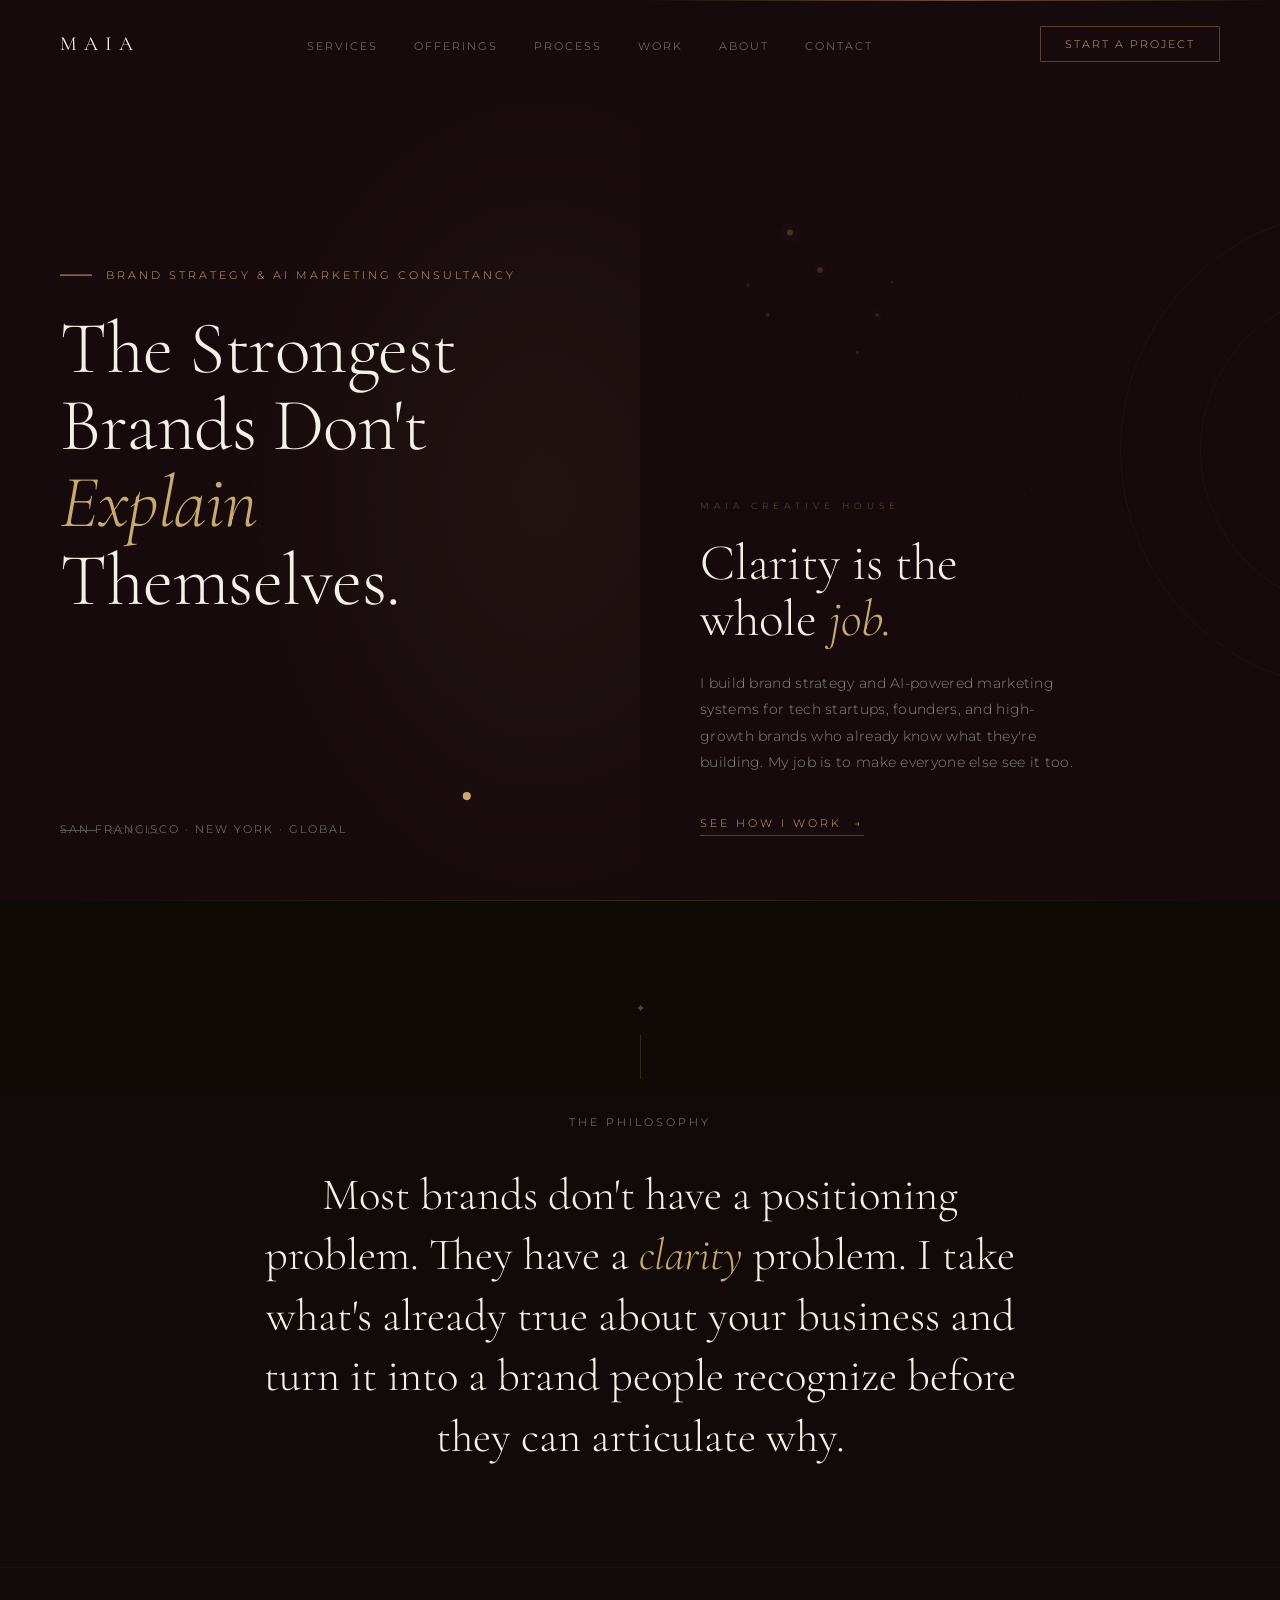
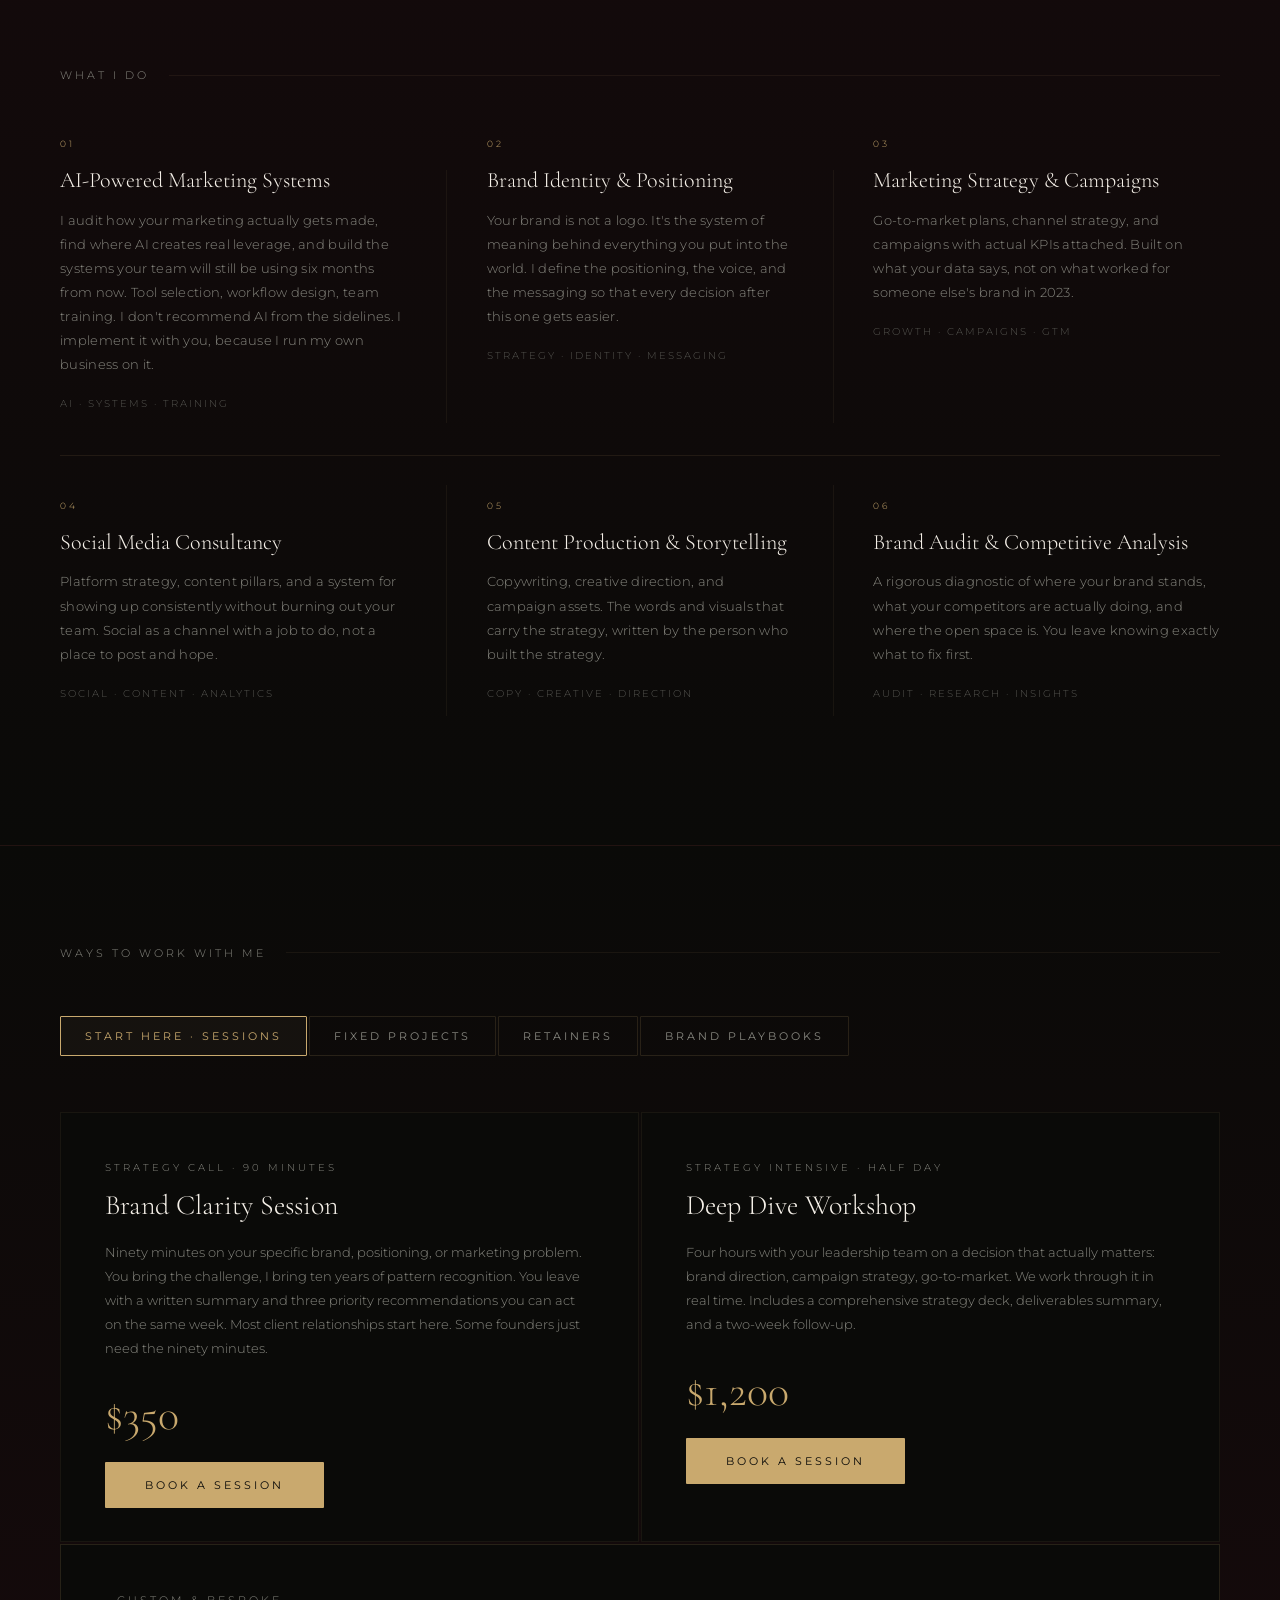
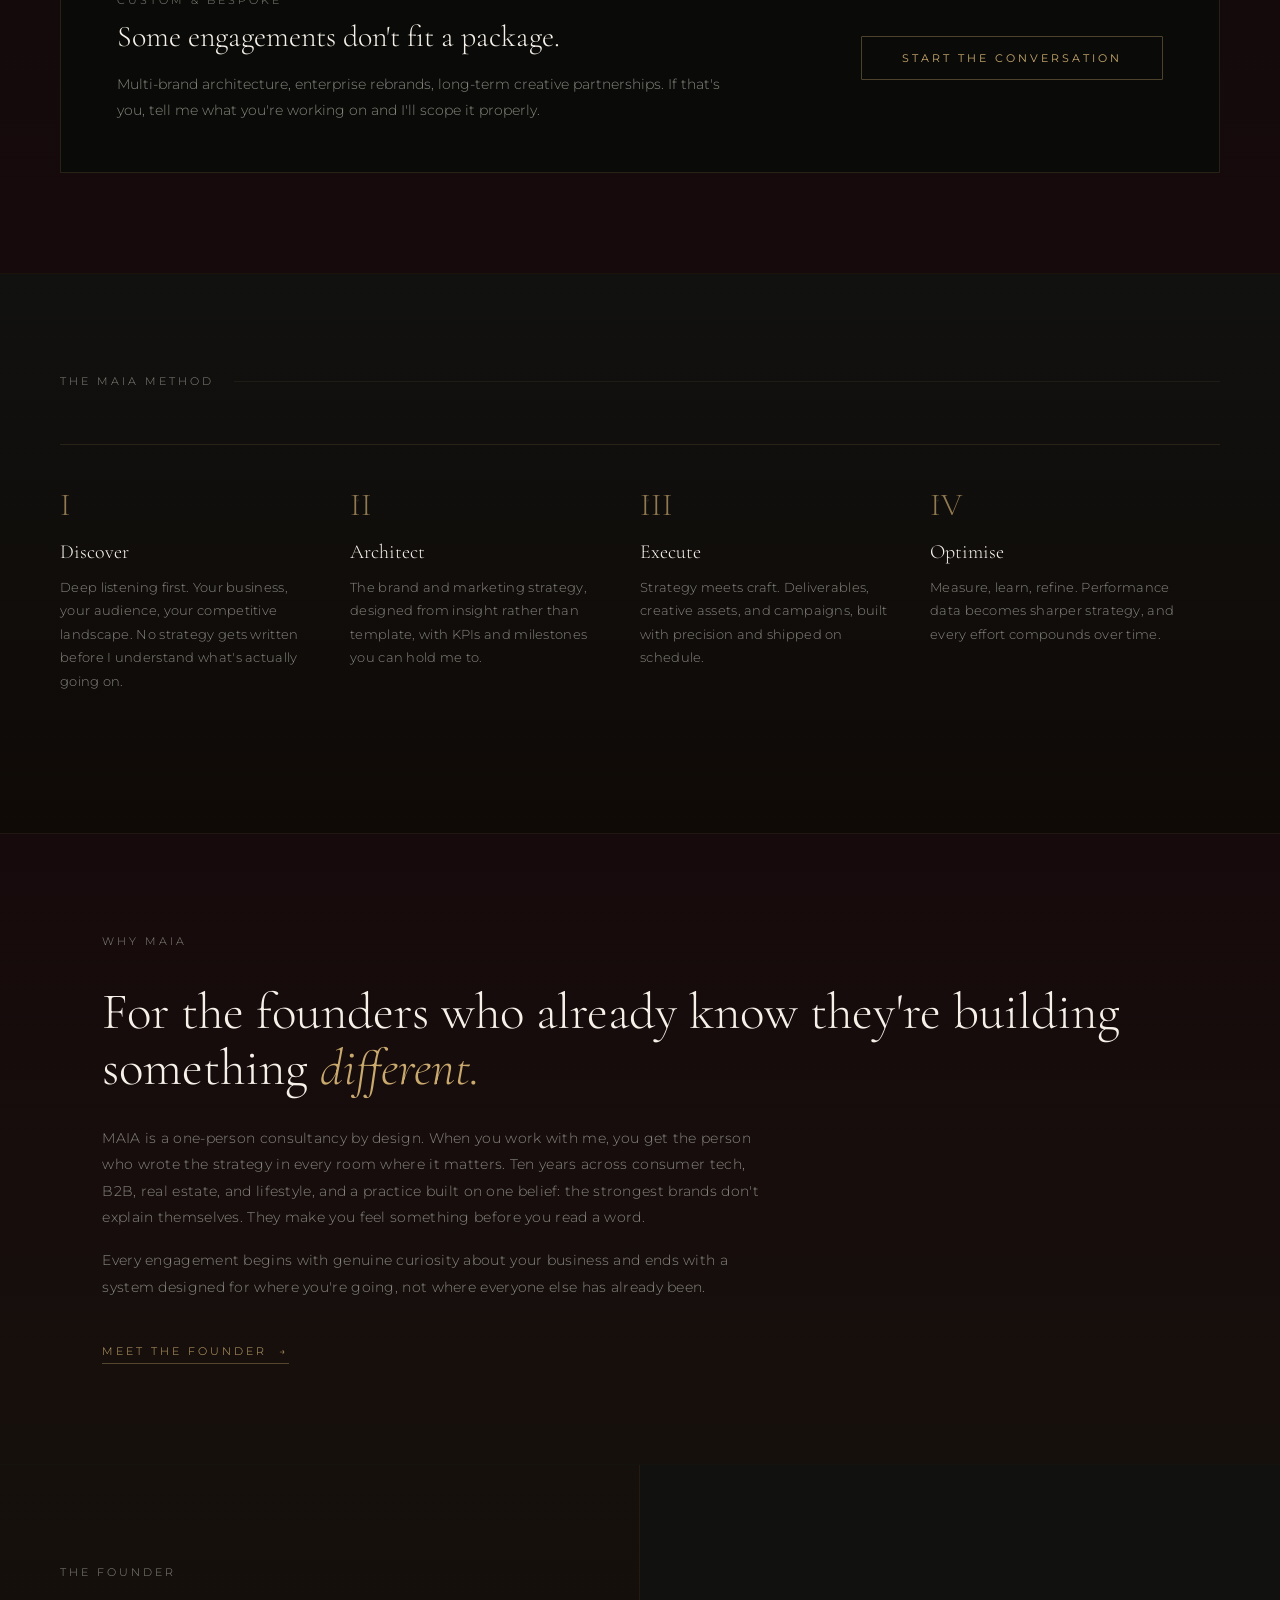
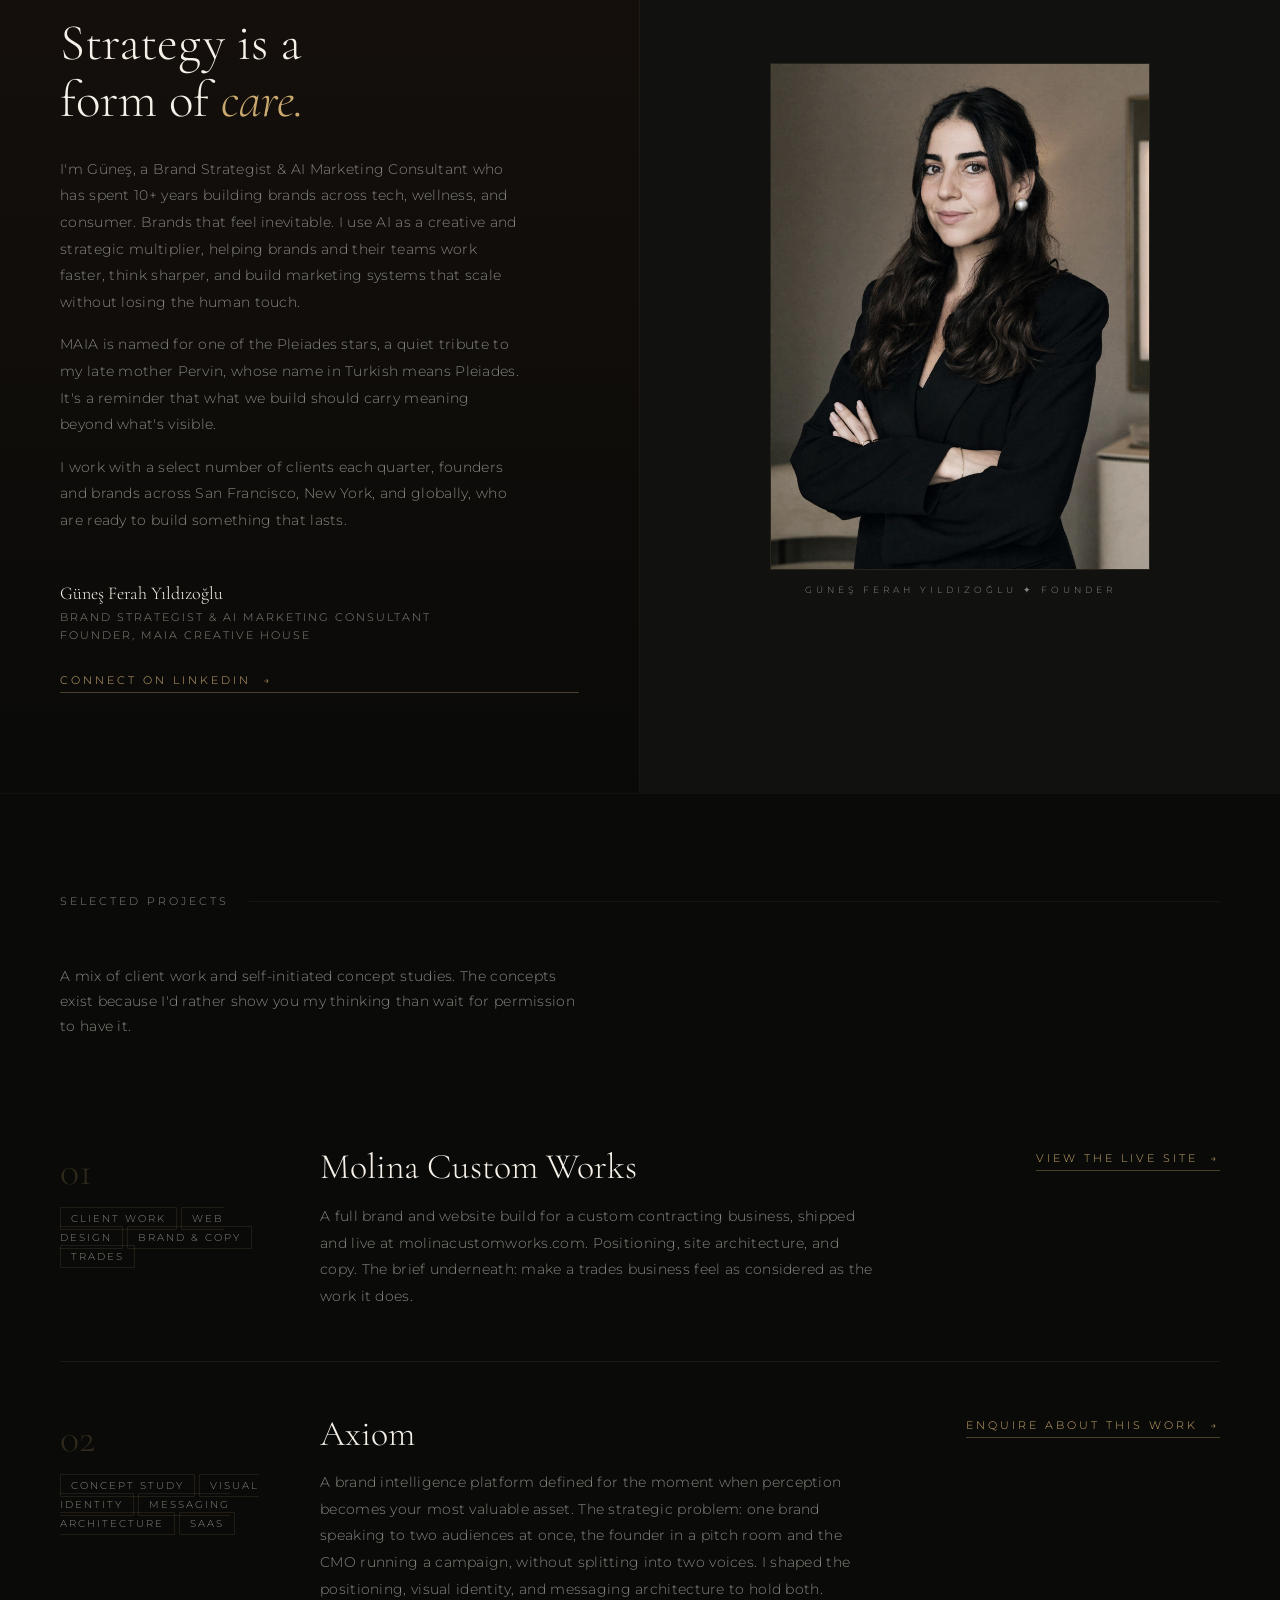
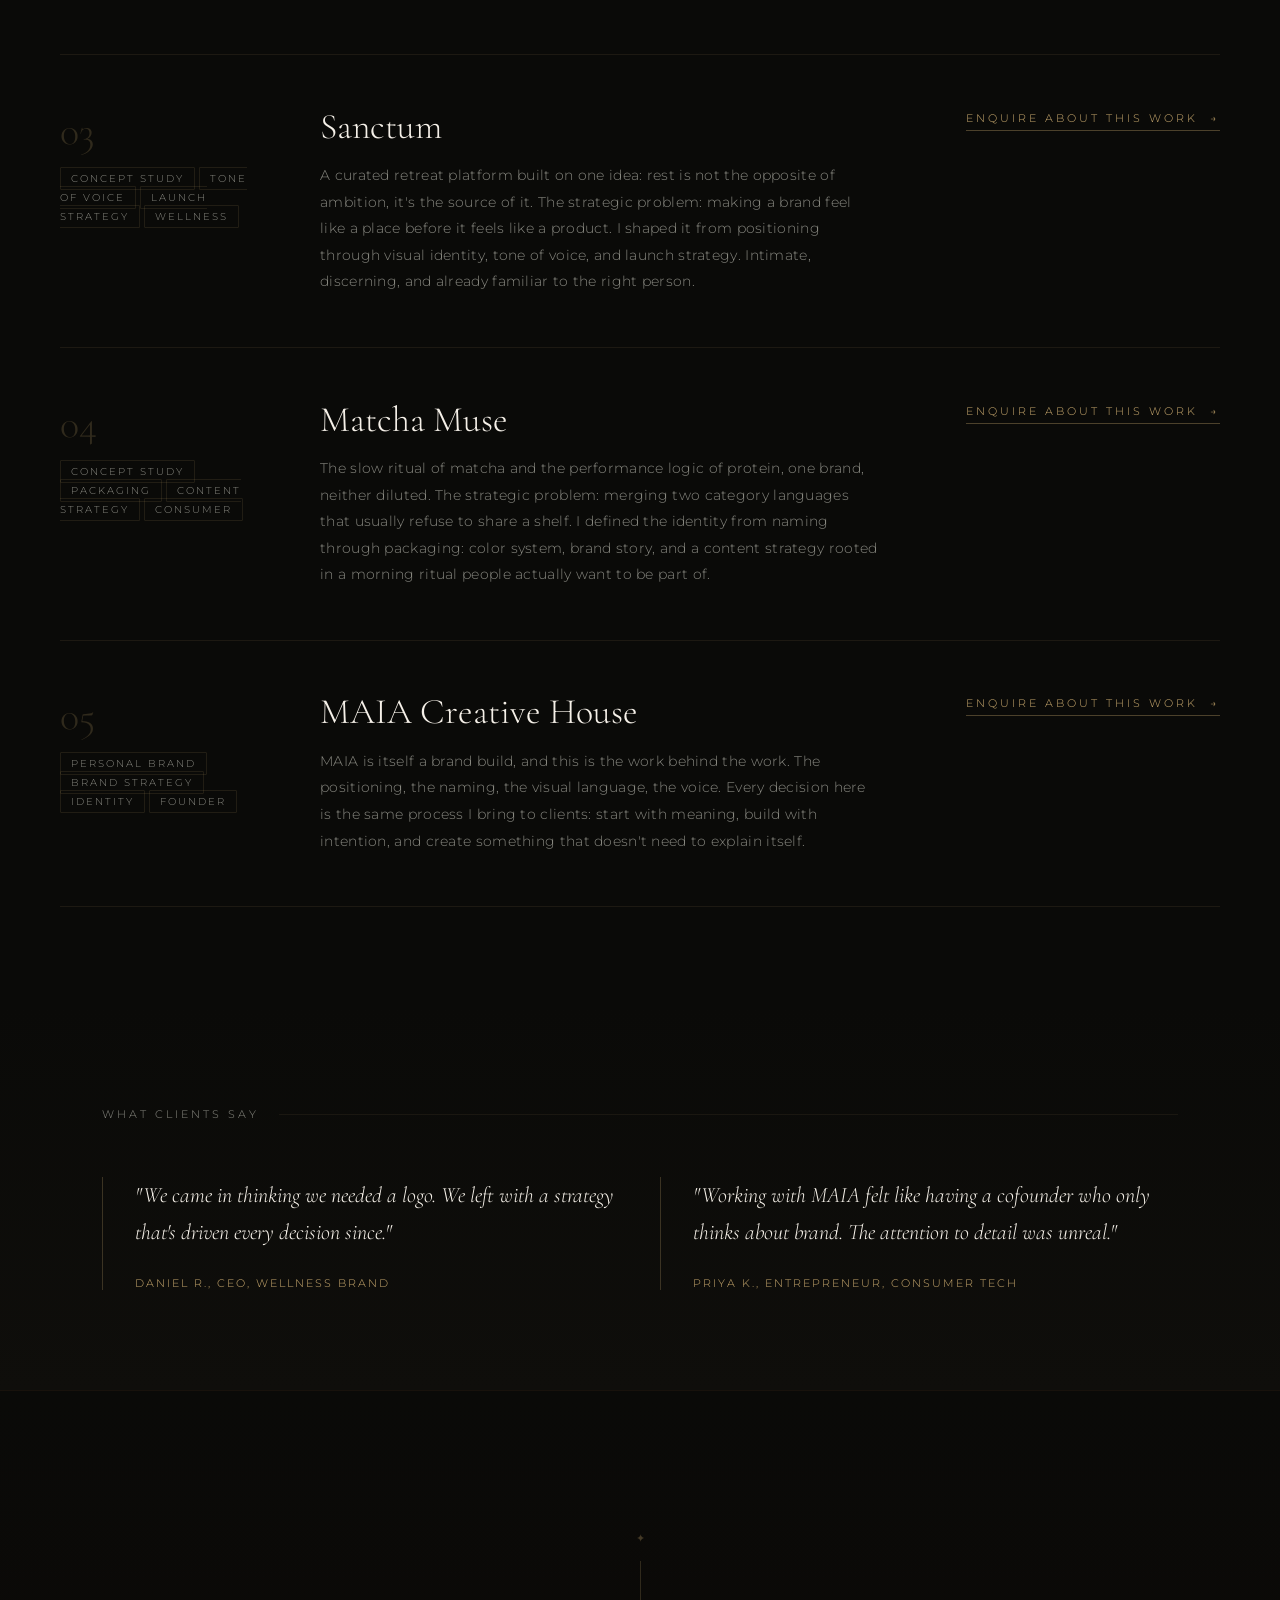
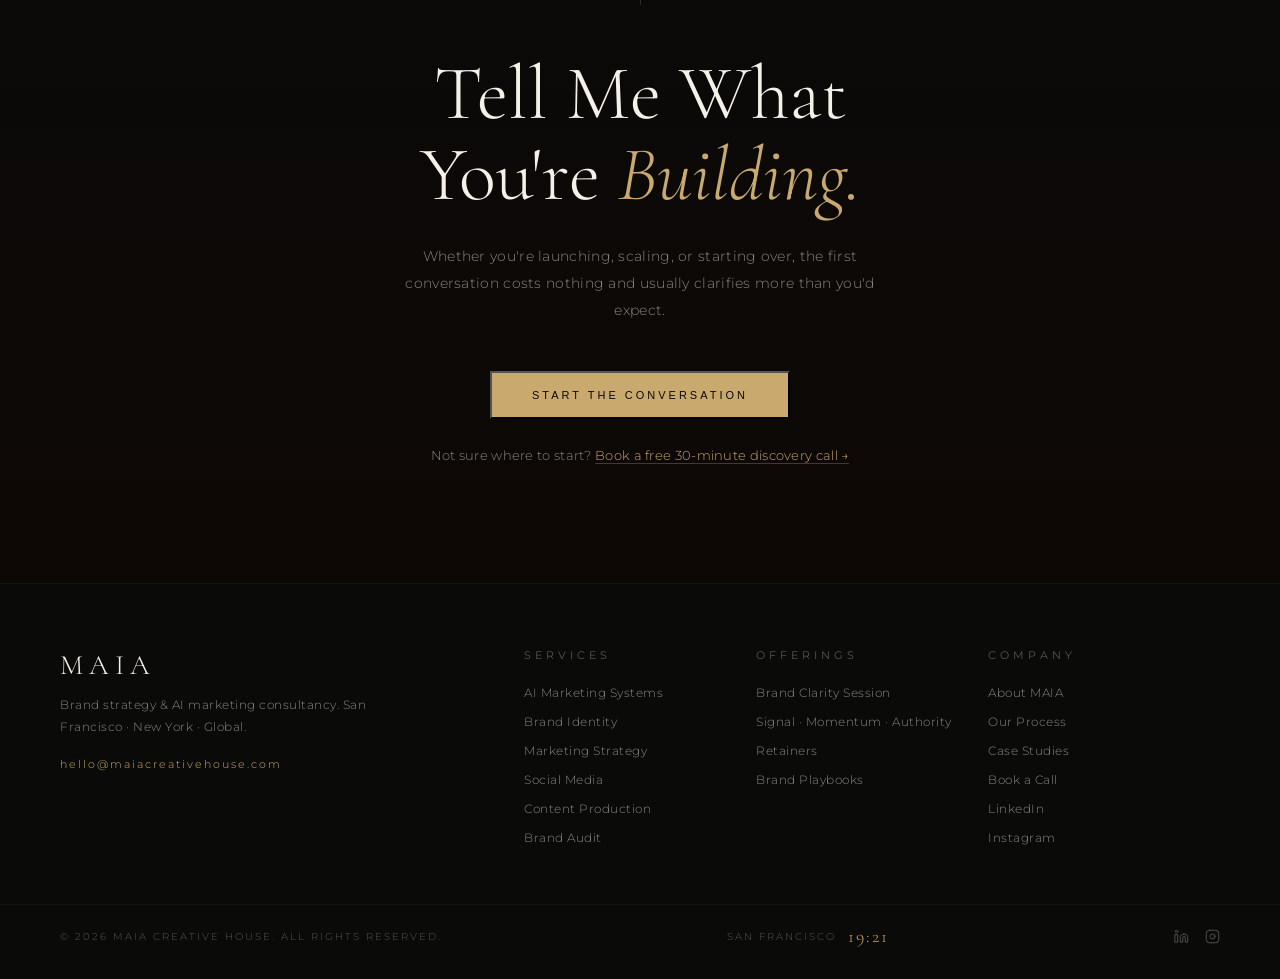
==== commit 9c1beaca: "Point booking buttons at Cal.com events instead of placeholder Calendly link" ====
--- a/index.html
+++ b/index.html
@@ -346,16 +346,14 @@
         <div class="c-name">Brand Clarity Session</div>
         <p class="c-desc">Ninety minutes on your specific brand, positioning, or marketing problem. You bring the challenge, I bring ten years of pattern recognition. You leave with a written summary and three priority recommendations you can act on the same week. Most client relationships start here. Some founders just need the ninety minutes.</p>
         <div class="c-price">$350</div>
-        <!-- TODO: create a dedicated Calendly event "Brand Clarity Session · 90 min" and swap this URL -->
-        <a href="https://calendly.com/gunes-maiacreativehouse/30min" target="_blank" class="btn-primary">Book a Session</a>
+        <a href="https://cal.com/gunes-maiacreativehouse/brand-clarity-session" target="_blank" class="btn-primary">Book a Session</a>
       </div>
       <div class="consult-card">
         <div class="c-tier">Strategy Intensive · Half Day</div>
         <div class="c-name">Deep Dive Workshop</div>
         <p class="c-desc">Four hours with your leadership team on a decision that actually matters: brand direction, campaign strategy, go-to-market. We work through it in real time. Includes a comprehensive strategy deck, deliverables summary, and a two-week follow-up.</p>
         <div class="c-price">$1,200</div>
-        <!-- TODO: create a dedicated Calendly event "Deep Dive Workshop · Half day" and swap this URL -->
-        <a href="https://calendly.com/gunes-maiacreativehouse/30min" target="_blank" class="btn-primary">Book a Session</a>
+        <a href="https://cal.com/gunes-maiacreativehouse/deep-dive-workshop" target="_blank" class="btn-primary">Book a Session</a>
       </div>
     </div>
   </div>
@@ -608,7 +606,7 @@
     <button class="btn-primary" onclick="openContactModal()">Start the conversation</button>
   </div>
   <p class="discovery-note reveal">Not sure where to start?
-    <a href="https://calendly.com/gunes-maiacreativehouse/30min" target="_blank" class="discovery-link">Book a free 30-minute discovery call →</a>
+    <a href="https://cal.com/gunes-maiacreativehouse/30min" target="_blank" class="discovery-link">Book a free 30-minute discovery call →</a>
   </p>
 </section>
 
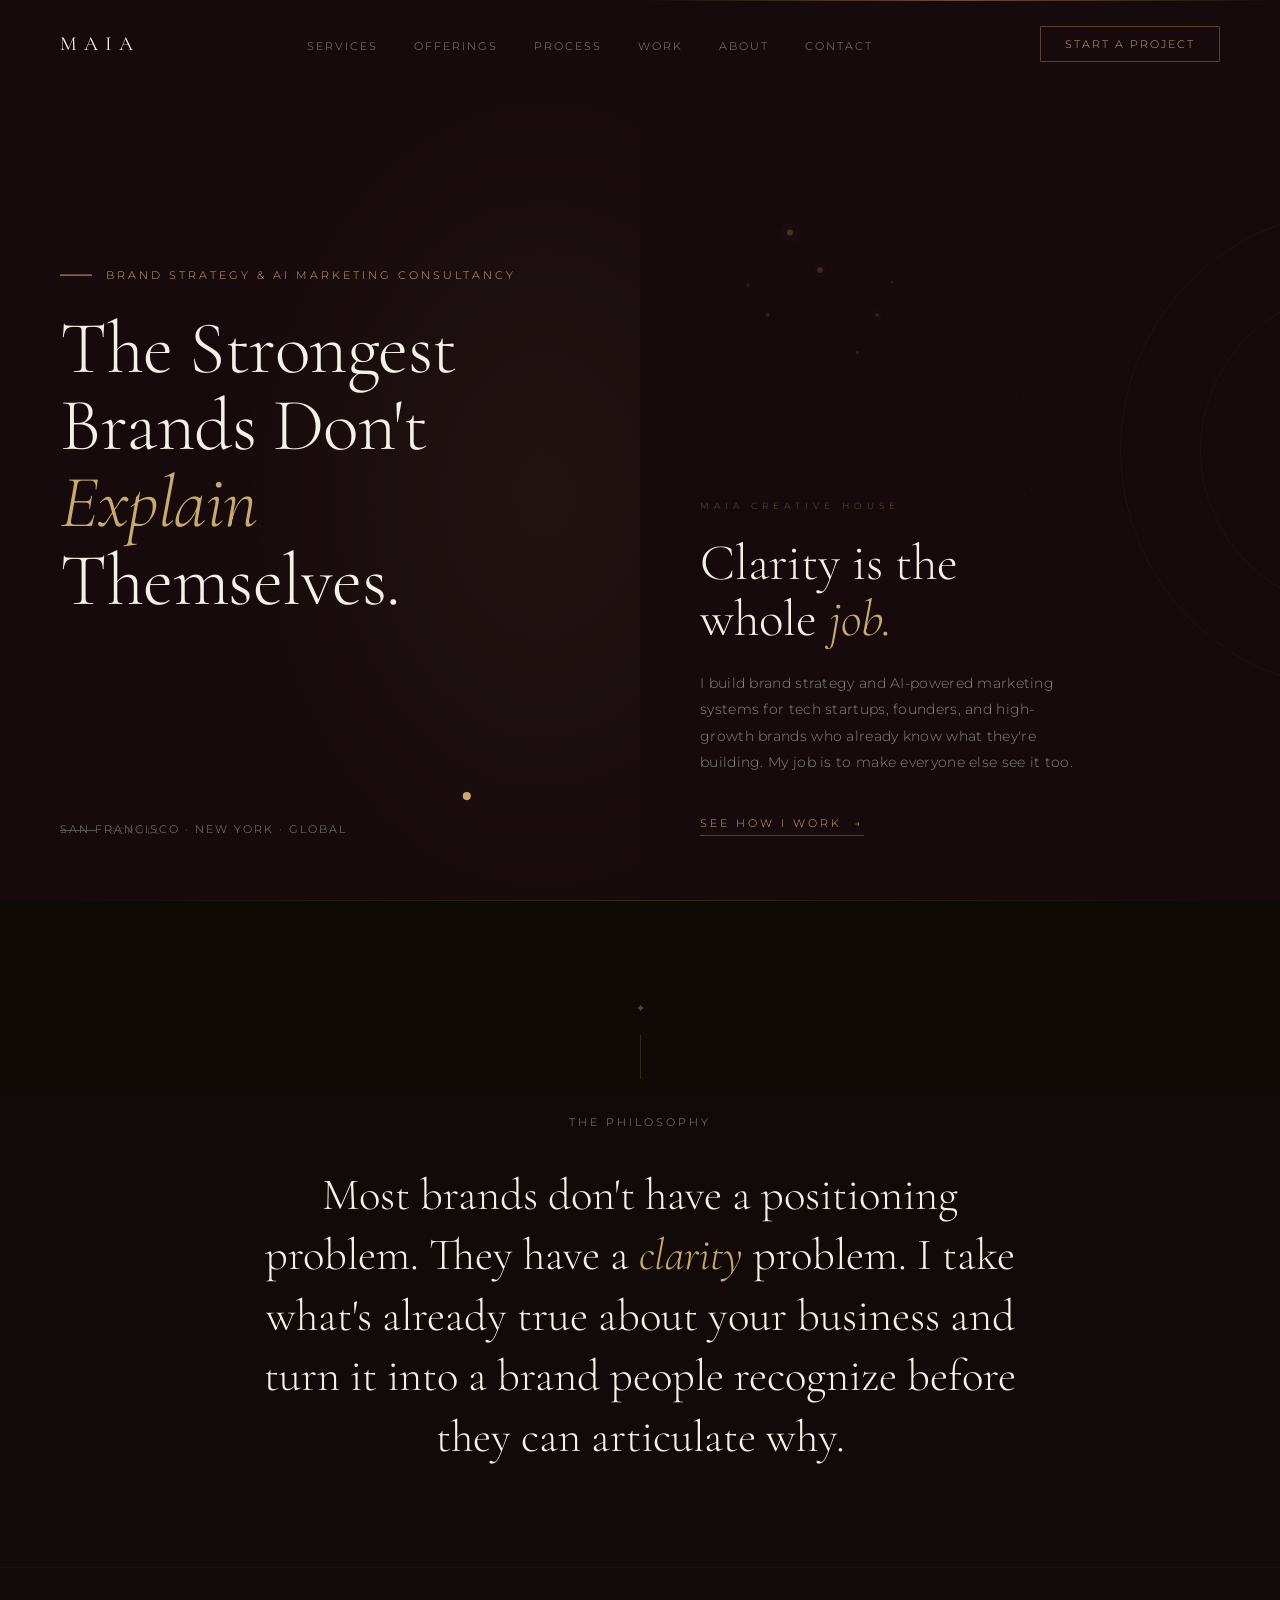
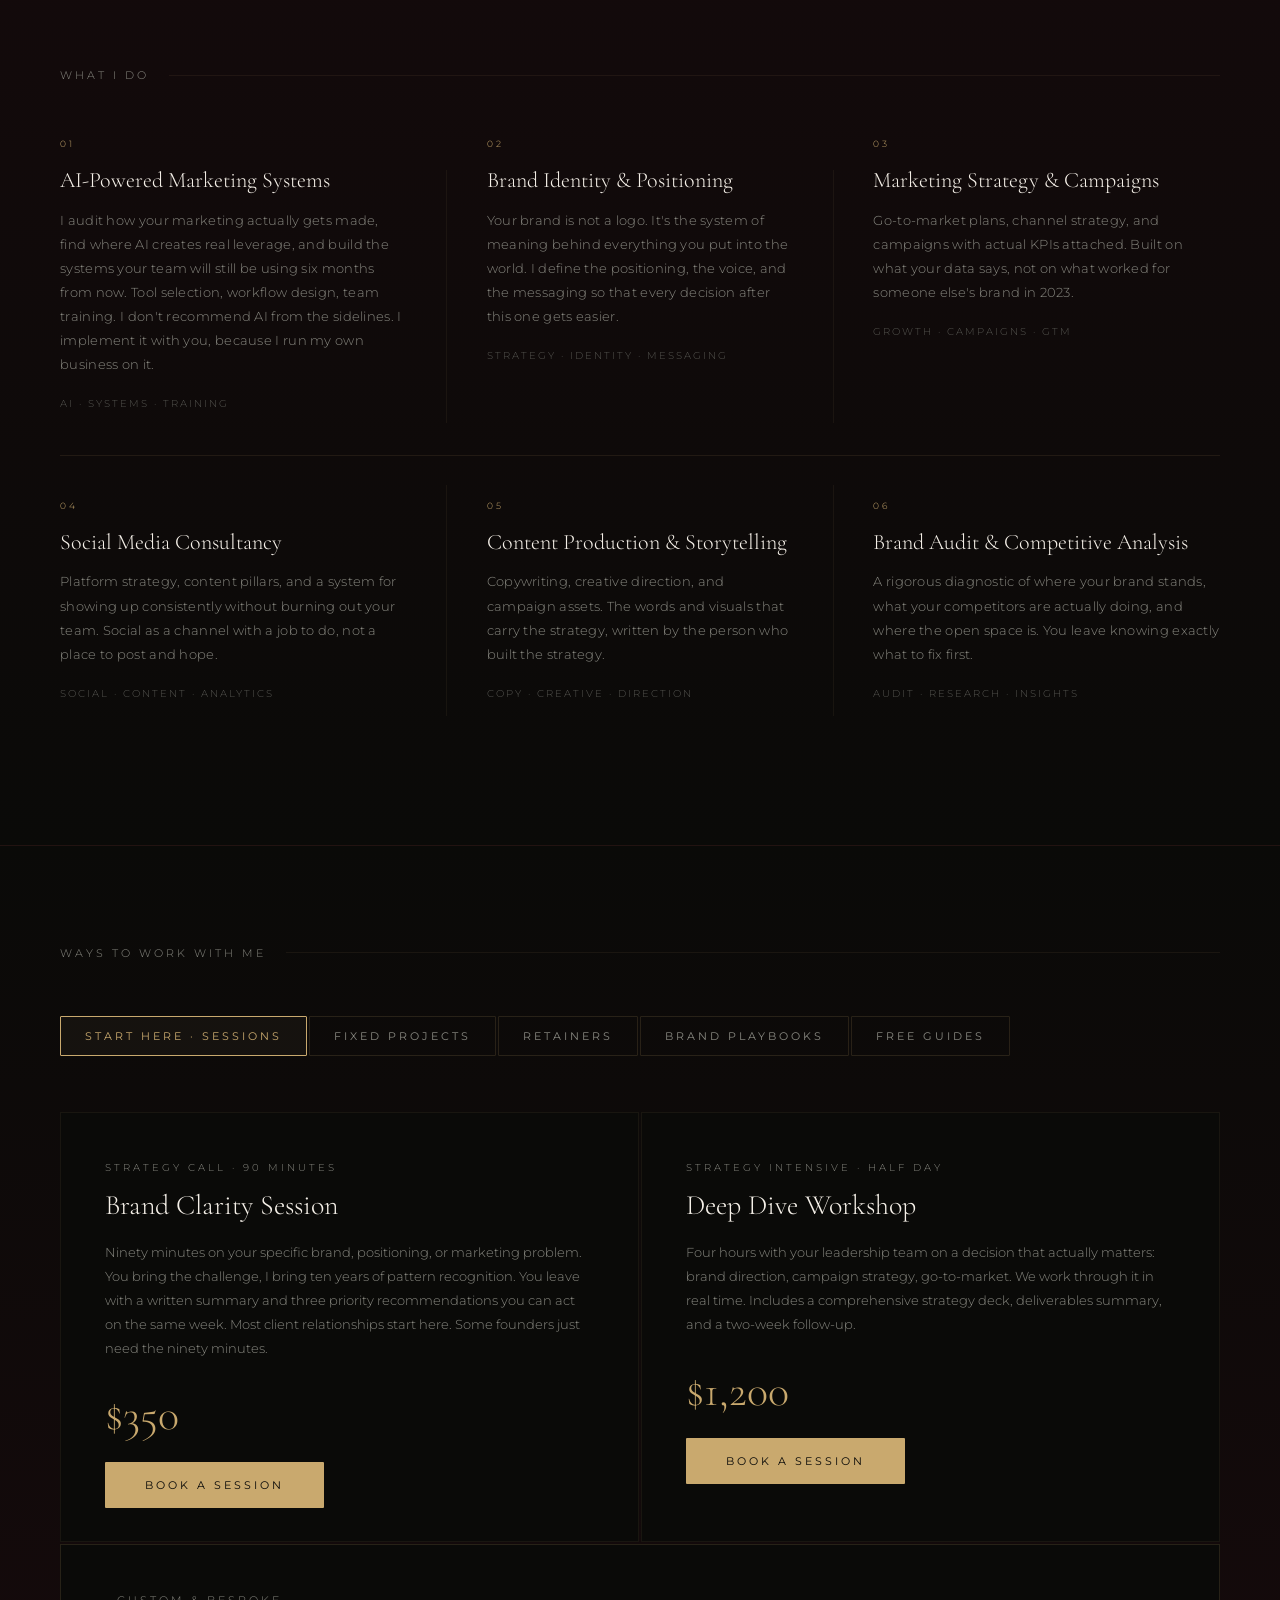
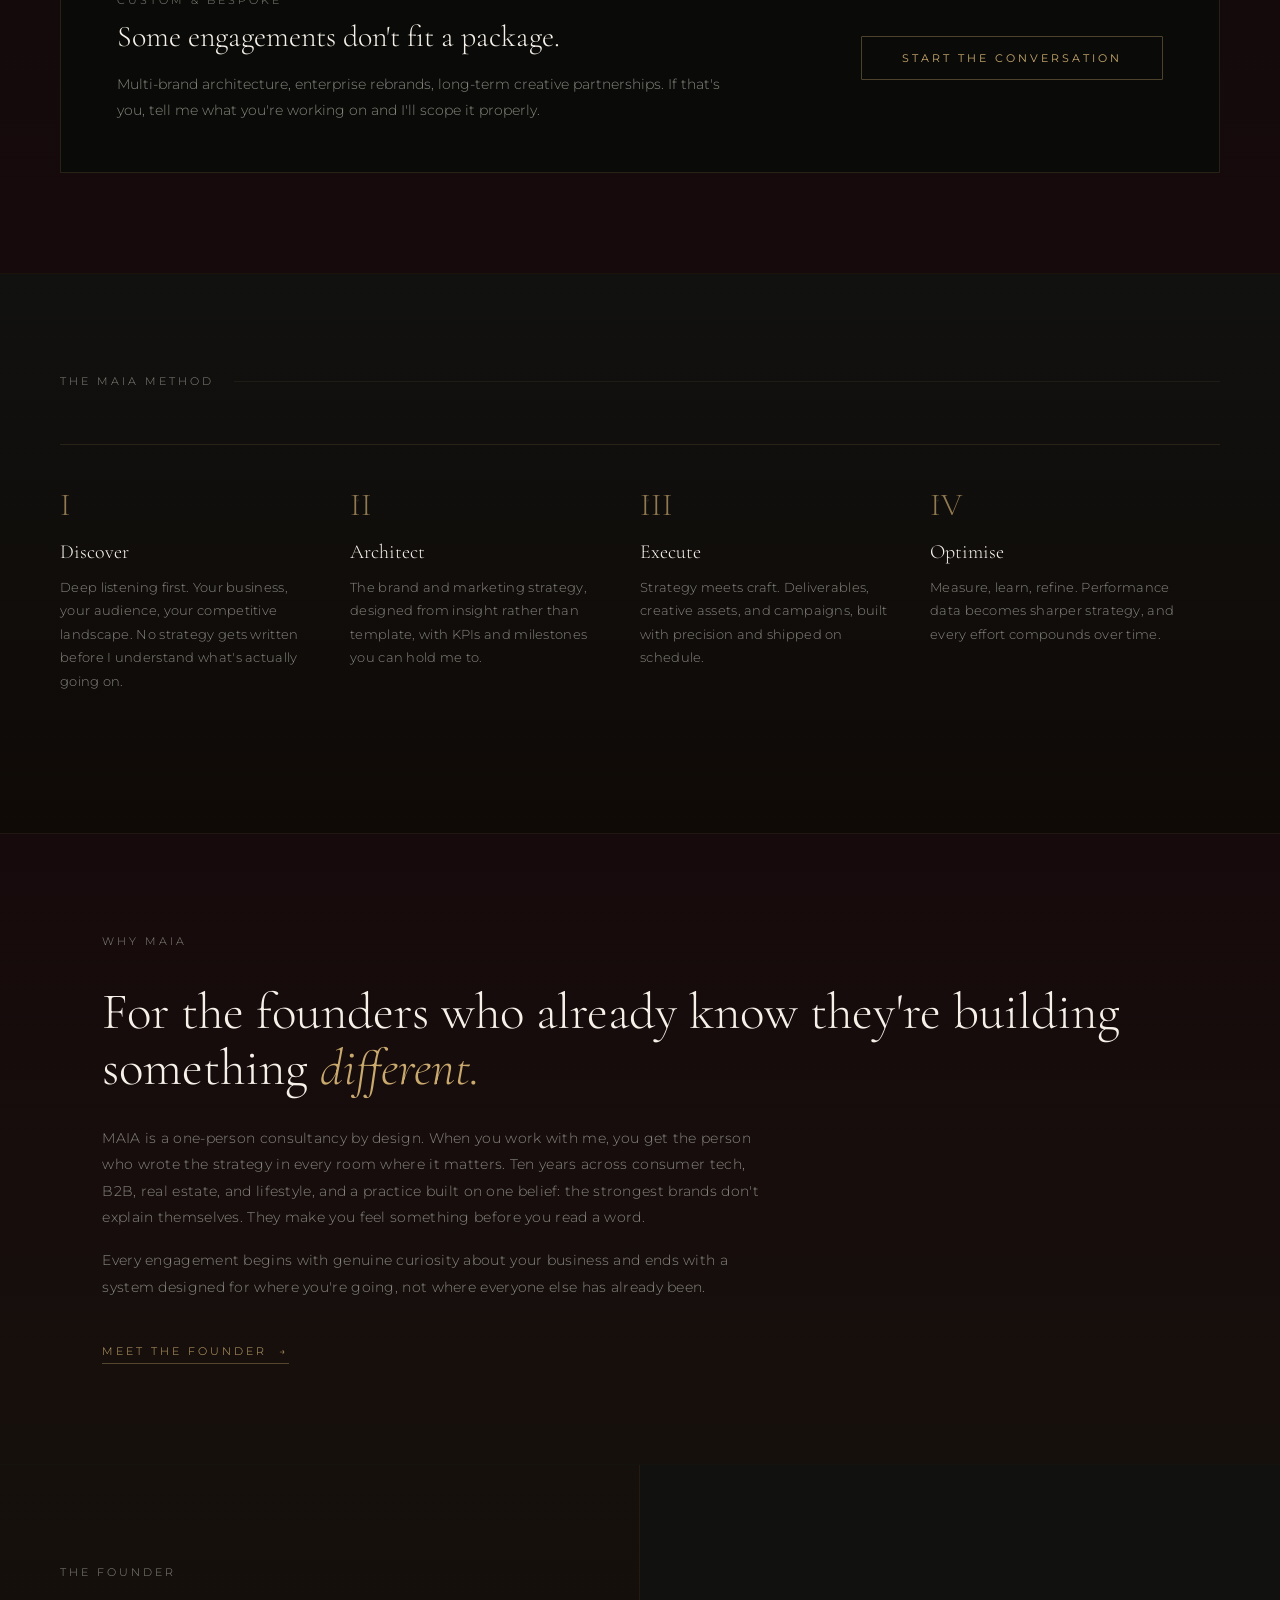
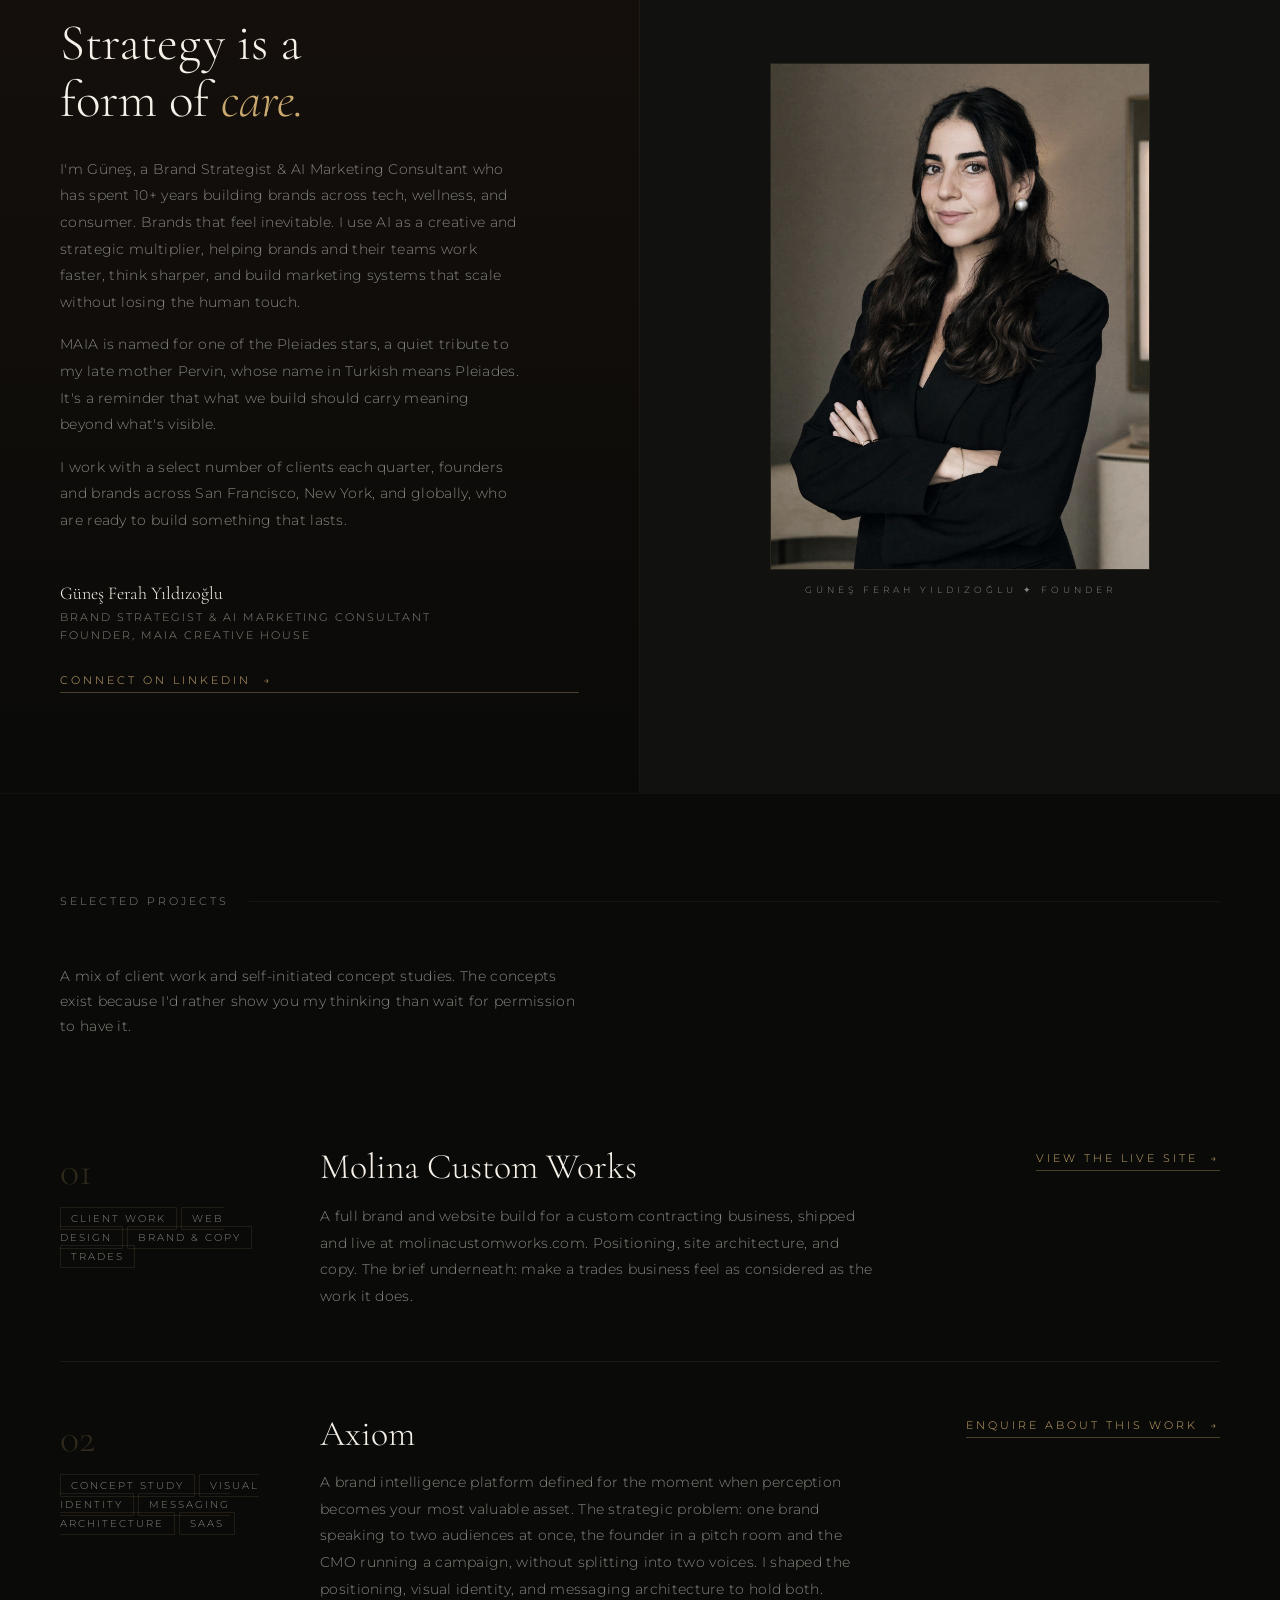
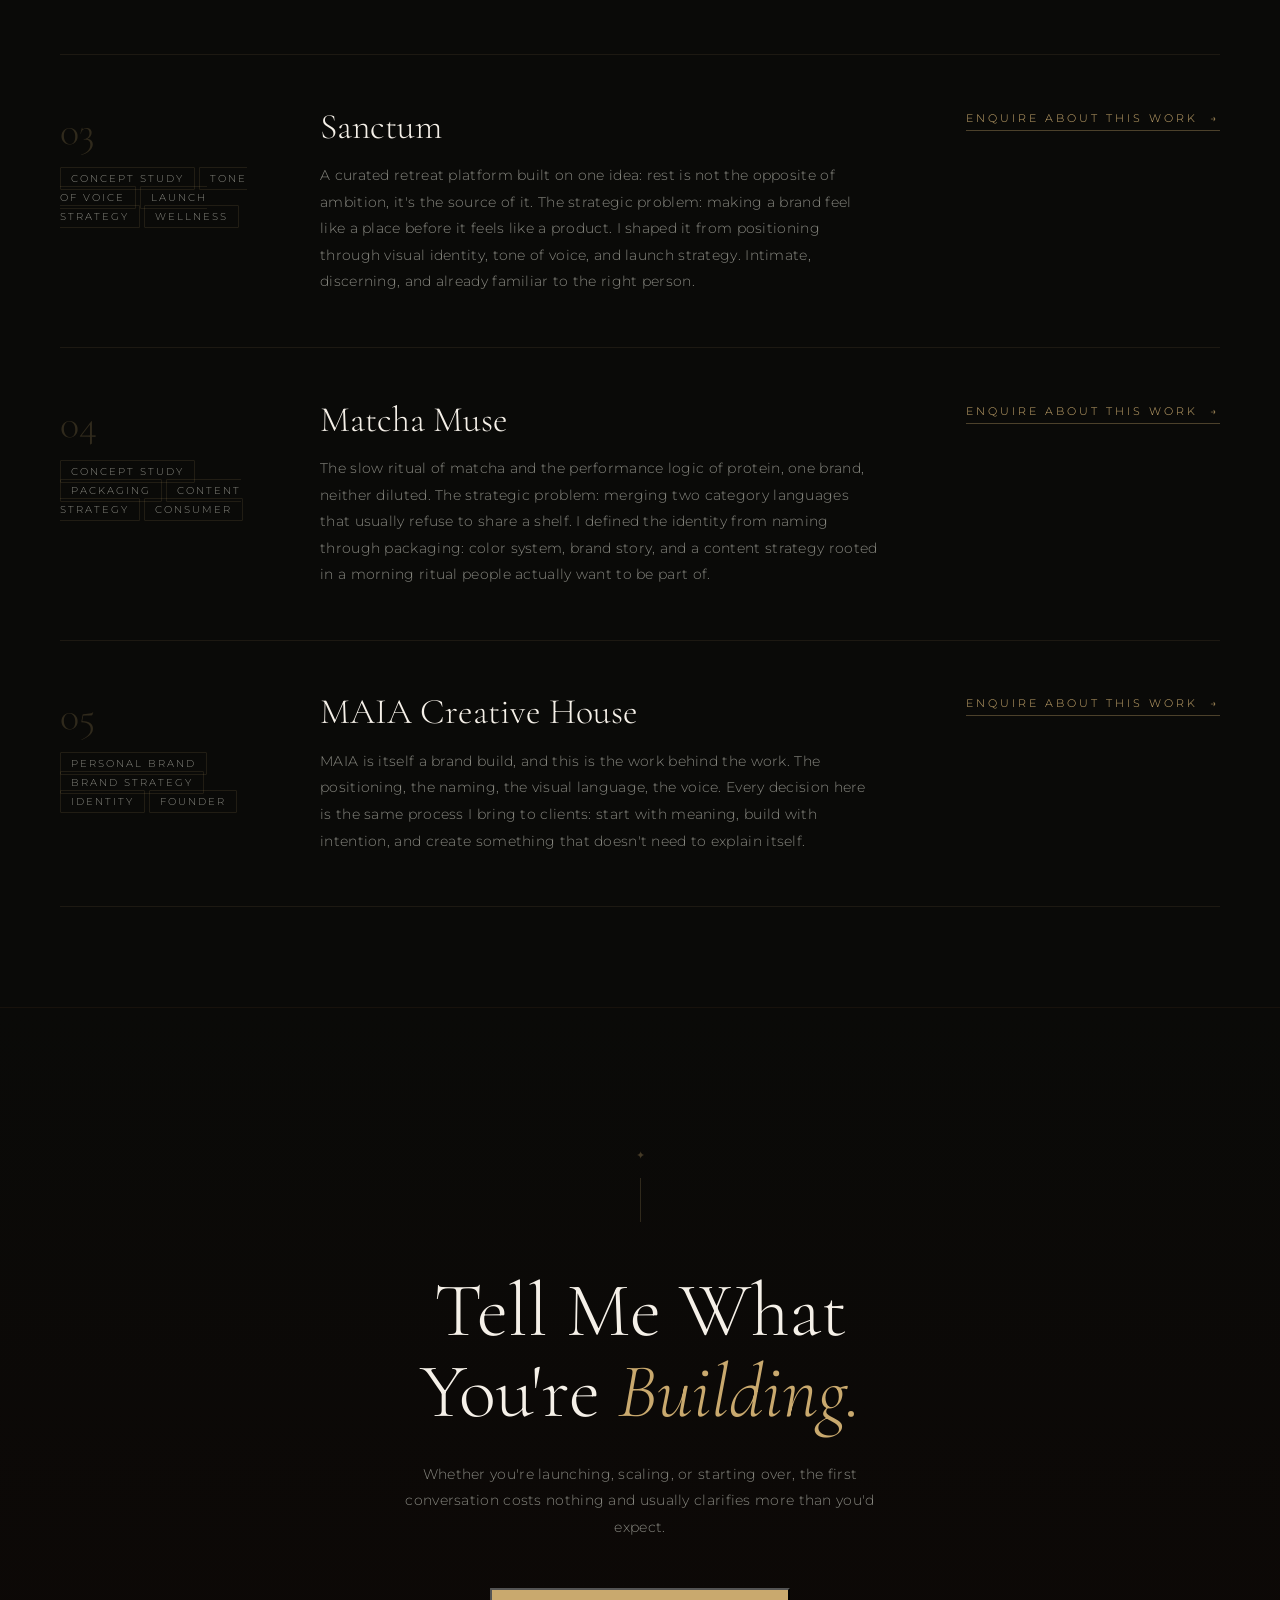
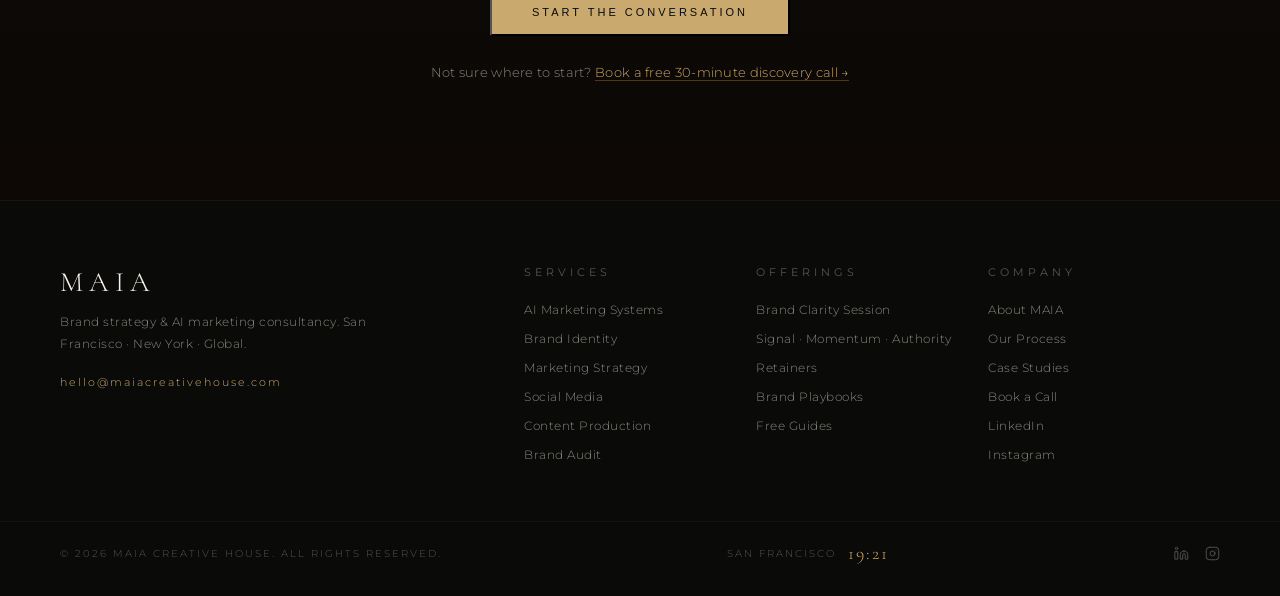
==== commit e742cf13: "Add Free Guides tab, hide testimonials until real quotes exist" ====
--- a/index.html
+++ b/index.html
@@ -226,6 +226,7 @@
     <button class="tab-btn" onclick="showTab('packages',this)">Fixed Projects</button>
     <button class="tab-btn" onclick="showTab('retainer',this)">Retainers</button>
     <button class="tab-btn" onclick="showTab('templates',this)">Brand Playbooks</button>
+    <button class="tab-btn" onclick="showTab('freeguides',this)">Free Guides</button>
   </div>
 
   <!-- PACKAGES -->
@@ -370,6 +371,21 @@
         <a href="brand-foundation-kit.html" class="btn-pkg">Try Free Preview</a>
       </div>
       <div class="tmpl-card">
+        <div class="tmpl-icon">◇</div>
+        <div class="tmpl-name">Launch Strategy Template</div>
+        <p class="tmpl-desc">The complete go-to-market framework for launching a product, service, or brand, built with AI-powered strategy tools, from pre-launch to post-launch growth.</p>
+        <div class="tmpl-price"><em>Coming Soon</em></div>
+        <a href="#" onclick="openWaitlistModal(); return false;" class="btn-pkg">Join the Waitlist</a>
+      </div>
+    </div>
+  </div>
+
+
+  <!-- FREE GUIDES -->
+  <div class="tab-pane" id="tab-freeguides">
+    <p style="font-size:14px;color:var(--grey);max-width:560px;line-height:1.9;margin-bottom:40px;">Free resources from real client work and my own systems. Enter your email and they're yours. New guides drop as I build them, usually alongside whatever I'm sharing on LinkedIn and Instagram that week.</p>
+    <div class="templates-grid">
+      <div class="tmpl-card">
         <div class="tmpl-icon">◈</div>
         <div class="tmpl-name">30-Day Social Kickstart</div>
         <p class="tmpl-desc">A complete content strategy system with content pillars, caption formulas, 30 hook templates, hashtag banks, and daily prompts for 30 days of posts.</p>
@@ -377,9 +393,16 @@
         <a href="#" onclick="openSocialGateModal(); return false;" class="btn-pkg">Download Now</a>
       </div>
       <div class="tmpl-card">
-        <div class="tmpl-icon">◇</div>
-        <div class="tmpl-name">Launch Strategy Template</div>
-        <p class="tmpl-desc">The complete go-to-market framework for launching a product, service, or brand, built with AI-powered strategy tools, from pre-launch to post-launch growth.</p>
+        <div class="tmpl-icon">✧</div>
+        <div class="tmpl-name">Weekly Claude Automations</div>
+        <p class="tmpl-desc">The AI workflows I actually run every week to operate my own brand and consultancy: research, content, reporting, and outreach, with the exact prompts included.</p>
+        <div class="tmpl-price"><em>Coming Soon</em></div>
+        <a href="#" onclick="openWaitlistModal(); return false;" class="btn-pkg">Join the Waitlist</a>
+      </div>
+      <div class="tmpl-card">
+        <div class="tmpl-icon">◎</div>
+        <div class="tmpl-name">5 Claude Prompts for Brand Strategy</div>
+        <p class="tmpl-desc">The five prompts I use most in real strategy work: positioning audits, voice definition, competitor teardowns, messaging tests, and content angles.</p>
         <div class="tmpl-price"><em>Coming Soon</em></div>
         <a href="#" onclick="openWaitlistModal(); return false;" class="btn-pkg">Join the Waitlist</a>
       </div>
@@ -572,7 +595,8 @@
   </div>
 </section>
 
-<!-- ══════════ TESTIMONIALS ══════════ -->
+<!-- TESTIMONIALS held back until real client quotes with specifics exist.
+ ══════════ TESTIMONIALS ══════════ 
 <section class="s-testimonials" id="testimonials" style="padding:100px 8vw;background:linear-gradient(to bottom, var(--black) 0%, #0f0e0b 100%);position:relative;z-index:1;">
   <div class="section-label reveal">What clients say</div>
   <div style="display:grid;grid-template-columns:repeat(auto-fit,minmax(300px,1fr));gap:40px;margin-top:48px;">
@@ -580,19 +604,20 @@
       <p style="font-family:'Cormorant Garamond',serif;font-size:clamp(18px,1.8vw,22px);font-style:italic;color:var(--cream);line-height:1.7;margin-bottom:24px;">"We came in thinking we needed a logo. We left with a strategy that's driven every decision since."</p>
       <div style="font-size:11px;letter-spacing:2px;text-transform:uppercase;color:var(--gold);">Daniel R., CEO, Wellness Brand</div>
     </div>
-    <!-- Held back until real client quotes with specifics can replace them.
+     Held back until real client quotes with specifics can replace them.
          When collecting quotes ask two questions: what were you stuck on before, and what specifically changed.
     <div class="reveal" style="border-left:1px solid rgba(201,169,110,0.25);padding-left:32px;transition-delay:.08s;">
       <p style="font-family:'Cormorant Garamond',serif;font-size:clamp(18px,1.8vw,22px);font-style:italic;color:var(--cream);line-height:1.7;margin-bottom:24px;">"Güneş didn't just give us a brand. She gave us a language for what we were already building. That clarity changed everything."</p>
       <div style="font-size:11px;letter-spacing:2px;text-transform:uppercase;color:var(--gold);">Sarah M., Founder, SaaS Startup</div>
     </div>
-    -->
+    
     <div class="reveal" style="border-left:1px solid rgba(201,169,110,0.25);padding-left:32px;transition-delay:.08s;">
       <p style="font-family:'Cormorant Garamond',serif;font-size:clamp(18px,1.8vw,22px);font-style:italic;color:var(--cream);line-height:1.7;margin-bottom:24px;">"Working with MAIA felt like having a cofounder who only thinks about brand. The attention to detail was unreal."</p>
       <div style="font-size:11px;letter-spacing:2px;text-transform:uppercase;color:var(--gold);">Priya K., Entrepreneur, Consumer Tech</div>
     </div>
   </div>
 </section>
+-->
 
 <!-- ══════════ S10: CTA ══════════ -->
 <section class="s-contact" id="contact">
@@ -719,6 +744,7 @@
         <li><a href="#products">Signal · Momentum · Authority</a></li>
         <li><a href="#products">Retainers</a></li>
         <li><a href="#products">Brand Playbooks</a></li>
+        <li><a href="#products">Free Guides</a></li>
       </ul>
     </div>
     <div class="f-col">
